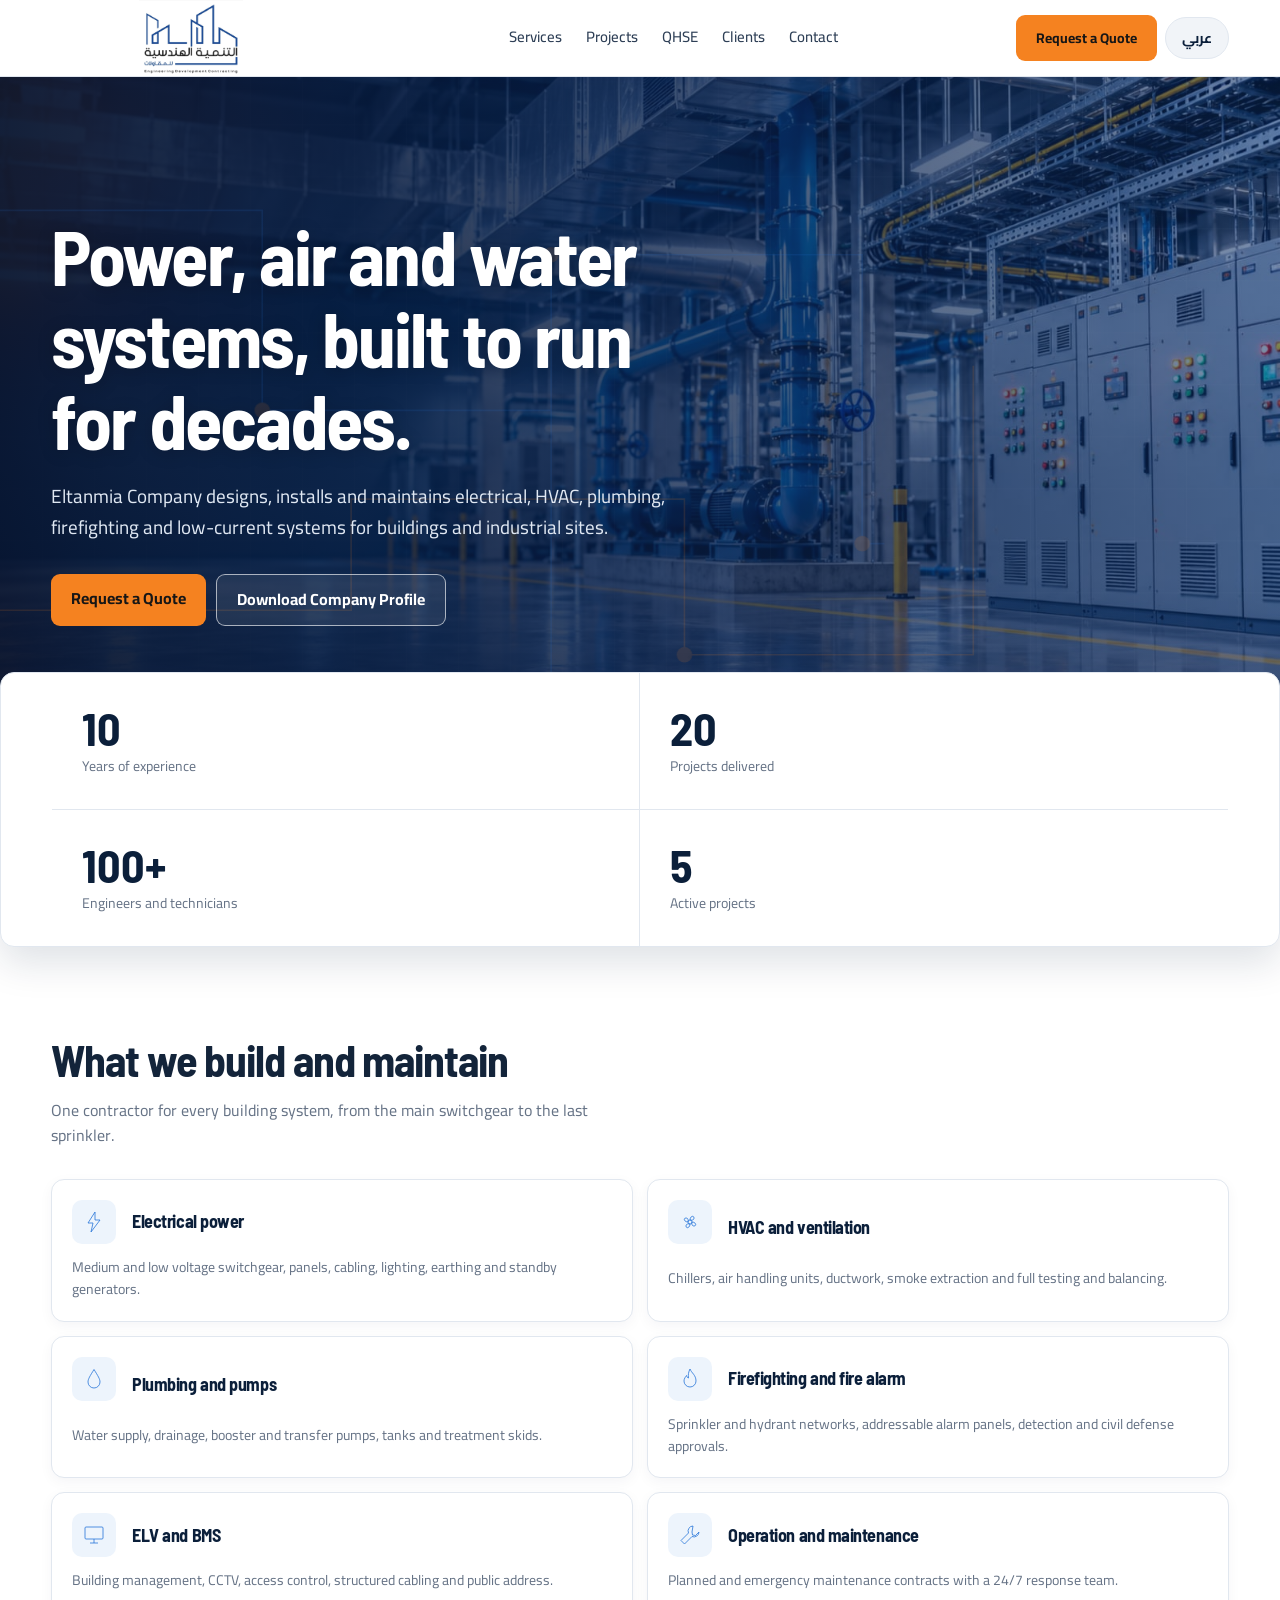
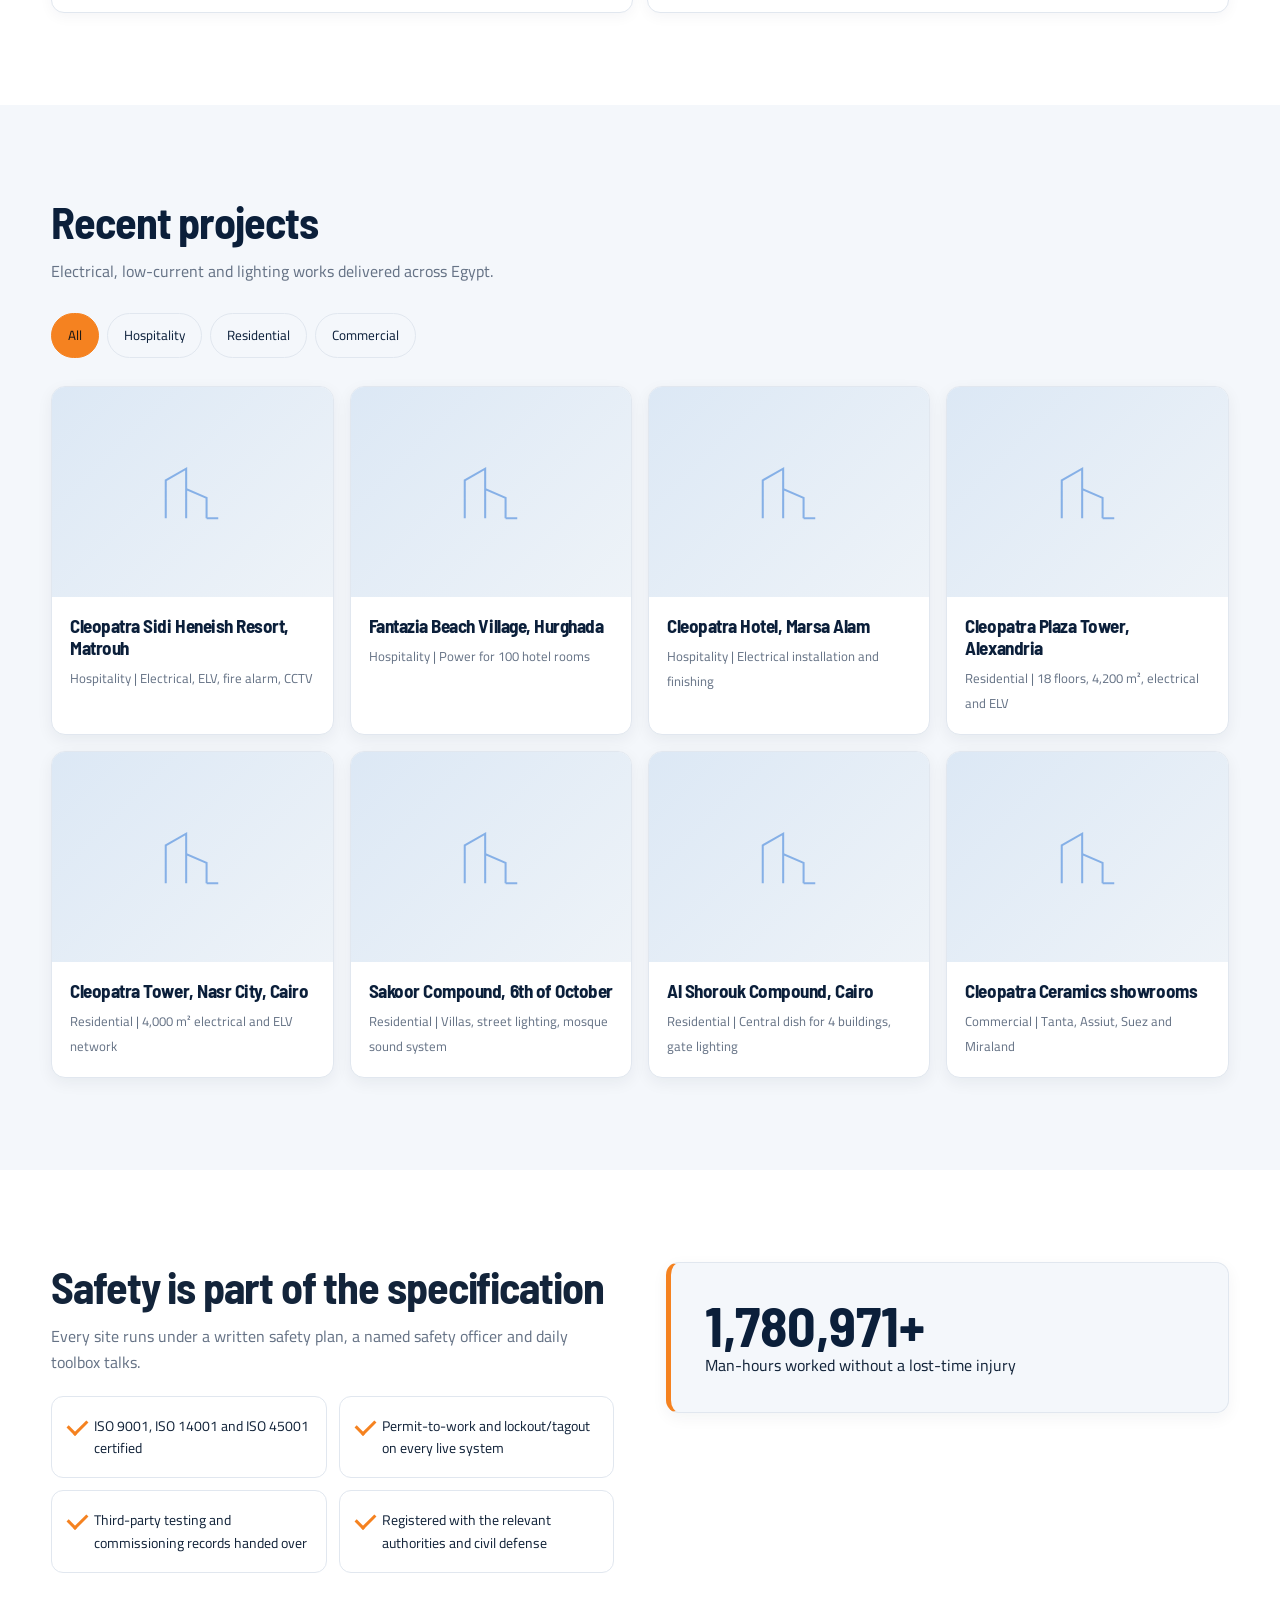
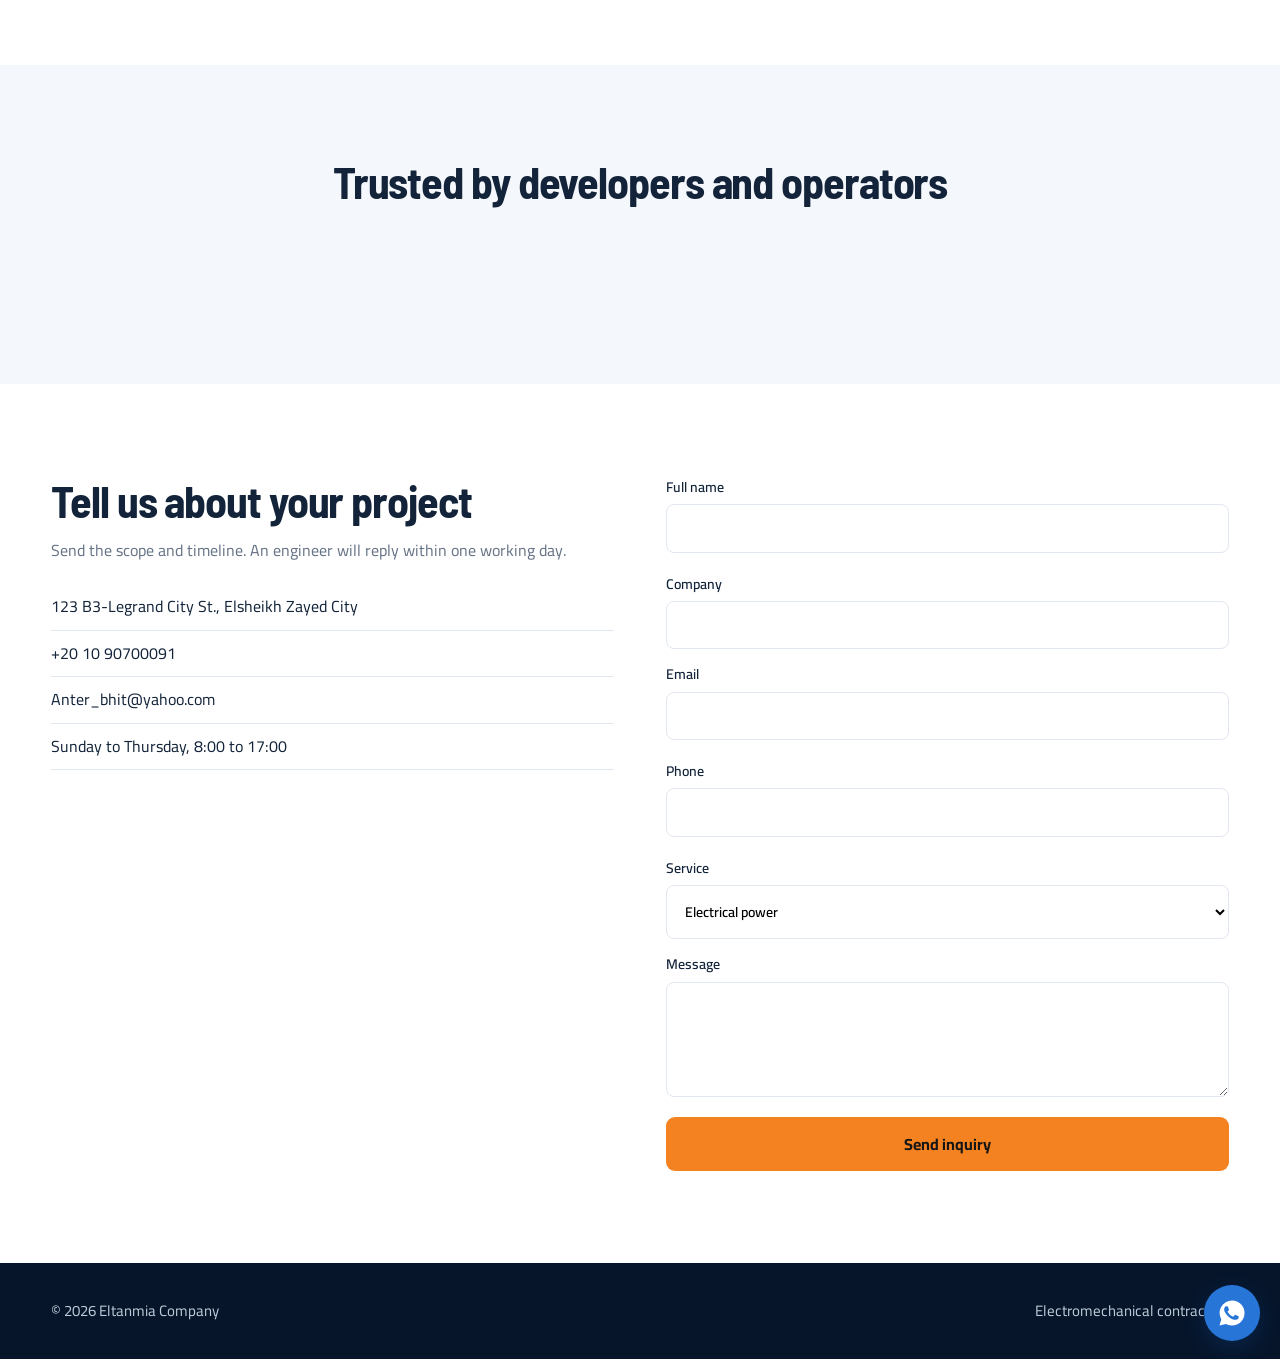
==== index.html @ 7b944787 "Turn partner names into a continuous marquee" ====
<!DOCTYPE html>
<html lang="en">
<head>
  <meta charset="UTF-8">
  <meta name="viewport" content="width=device-width, initial-scale=1">
  <meta http-equiv="X-UA-Compatible" content="IE=edge">
  <title>Eltanmia Company</title>
  <style>
    *{box-sizing:border-box}
    html,body{margin:0;width:100%;min-height:100%;background:#fff}
    iframe{display:block;width:100%;height:100vh;border:0}
    .intro-splash{position:fixed;inset:0;z-index:9999;display:grid;place-items:center;width:100%;height:100%;padding:5vw;background:#fff;opacity:1;visibility:visible;transition:opacity .55s ease,visibility .55s ease}
    .intro-splash img{display:block;width:min(94vw,1500px);height:min(88vh,850px);object-fit:contain;object-position:center}
    .intro-splash.is-leaving{opacity:0;visibility:hidden;pointer-events:none}
    @media(prefers-reduced-motion:reduce){.intro-splash{transition:none}}
  </style>
</head>
<body>
  <div class="intro-splash" id="introSplash" role="status" aria-label="Eltanmia Company">
    <img src="assets/logo--2026-11-12%20at%201.40.18%20PM.jpeg" alt="Eltanmia Company">
  </div>
  <iframe id="site" title="Eltanmia Company website"></iframe>
  <script>
    const frame=document.getElementById('site');
    const splash=document.getElementById('introSplash');
    let splashDismissed=false;
    function dismissSplash(){
      if(splashDismissed)return;
      splashDismissed=true;
      splash.classList.add('is-leaving');
      setTimeout(()=>splash.remove(),600);
    }
    frame.src='eltamia.html'+location.search+location.hash;
    frame.addEventListener('load',()=>{
      const doc=frame.contentDocument;
      if(!doc){setTimeout(dismissSplash,1800);return;}
      const stylesheet=doc.createElement('link');
      stylesheet.rel='stylesheet';
      stylesheet.href='assets/modern.css';
      doc.head.appendChild(stylesheet);
      const logoStylesheet=doc.createElement('link');
      logoStylesheet.rel='stylesheet';
      logoStylesheet.href='assets/logo.css?v=20261114-header-logo-large';
      doc.head.appendChild(logoStylesheet);

      const partnerStyles=doc.createElement('style');
      partnerStyles.textContent=`
        #clients .logos{display:block!important;margin-top:30px!important;padding:0!important;overflow:hidden!important;position:relative;direction:ltr;mask-image:linear-gradient(to right,transparent,#000 5%,#000 95%,transparent);-webkit-mask-image:linear-gradient(to right,transparent,#000 5%,#000 95%,transparent)}
        #clients .partner-track{display:flex;width:max-content;align-items:stretch;animation:partner-marquee 52s linear infinite;will-change:transform}
        #clients .partner-set{display:flex;flex:0 0 auto;gap:12px;padding-inline-end:12px;align-items:stretch}
        #clients .partner-item{width:clamp(170px,20vw,230px);min-height:72px;padding:12px;display:grid;place-items:center;text-align:center;background:#fff;border:1px solid #e1e7ef;border-radius:12px;box-shadow:0 4px 14px rgba(11,31,58,.05);color:#2875d8;font-family:'Cairo',Arial,sans-serif;font-size:15px;font-weight:700;line-height:1.55;white-space:normal}
        #clients .logos:hover .partner-track,#clients .logos:focus-within .partner-track{animation-play-state:paused}
        @keyframes partner-marquee{from{transform:translateX(0)}to{transform:translateX(-50%)}}
        @media(max-width:560px){#clients .partner-set{gap:9px;padding-inline-end:9px}#clients .partner-item{width:165px;min-height:66px;padding:10px;font-size:13px}}
        @media(prefers-reduced-motion:reduce){#clients .logos{overflow-x:auto!important;mask-image:none;-webkit-mask-image:none}#clients .partner-track{animation:none;transform:none}}
      `;
      doc.head.appendChild(partnerStyles);

      const partnerNames=[
        'Schneider Electric','Elsewedy Electric','ABB','Siemens','Legrand','Eaton','Philips','Prysmian','Nexans','Honeywell',
        'Crown Home للاستشارات الهندسية','Med للاستشارات الهندسية','محمود خليل المشنب للاستشارات الهندسية','ECG للاستشارات الهندسية','شاكر للاستشارات الهندسية','True Value للاستشارات الهندسية','محرم باخوم للاستشارات الهندسية',
        'مصنع الرحاب','مصنع بيت الهندسة','المتحدة للكابلات المتخصصة','مصنع المتحدة للوحات','شركة نصيب توركوم','شركة توكل','دلتا ايجيبت للاضاءة','سيراج للاضاءة','اركو لكس للاضاءة','معرض سيراميك كليوباترا','مجموعة سيراميكا كليوباترا','فنادق سيراميكا كليوباترا','شركة الدورادو للتنمية السياحية','شركة كليوباترا للتنمية المتكاملة والاستثمار السياحي','شركة سيجما ارت الامارات','كمبوند دريم لاند','النساجون الشرقيون فندق سانتيدو','شركة اسكاس'
      ];
      const logos=doc.querySelector('#clients .logos');
      if(logos){
        const itemMarkup=()=>partnerNames.map(name=>`<div class="partner-item" dir="auto">${name}</div>`).join('');
        logos.innerHTML=`<div class="partner-track"><div class="partner-set">${itemMarkup()}</div><div class="partner-set" aria-hidden="true">${itemMarkup()}</div></div>`;
        logos.setAttribute('aria-label','Partners and brands');
        logos.setAttribute('role','region');
        logos.setAttribute('tabindex','0');
      }

      const logo=doc.querySelector('header .logo');
      if(logo){
        const logoUrl=new URL('assets/logo--2026-11-12%20at%201.40.18%20PM.jpeg',frame.contentWindow.location.href).href;
        logo.style.setProperty('width','clamp(200px,24vw,280px)','important');
        logo.style.setProperty('height','76px','important');
        logo.style.setProperty('display','block','important');
        logo.style.setProperty('overflow','hidden','important');
        logo.style.setProperty('font-size','0','important');
        logo.style.setProperty('line-height','0','important');
        logo.style.setProperty('background-image',`url("${logoUrl}")`,'important');
        logo.style.setProperty('background-position','center','important');
        logo.style.setProperty('background-size','contain','important');
        logo.style.setProperty('background-repeat','no-repeat','important');
        logo.setAttribute('aria-label','Eltanmia Company');
        const bolt=logo.querySelector('i');
        if(bolt)bolt.style.setProperty('display','none','important');
      }

      const profileLink=doc.querySelector('[data-i="profile"]');
      if(profileLink){
        profileLink.href='assets/Eltanmia%20company%20profile.pdf';
        profileLink.setAttribute('download','Eltanmia company profile.pdf');
      }
      const resize=()=>{frame.style.height=Math.max(doc.documentElement.scrollHeight,doc.body.scrollHeight)+'px'};
      new ResizeObserver(resize).observe(doc.documentElement);
      new ResizeObserver(resize).observe(doc.body);
      setTimeout(resize,100);
      setTimeout(resize,800);
      window.addEventListener('resize',resize);
      setTimeout(dismissSplash,2000);
    });
    setTimeout(dismissSplash,7000);
  </script>
</body>
</html>
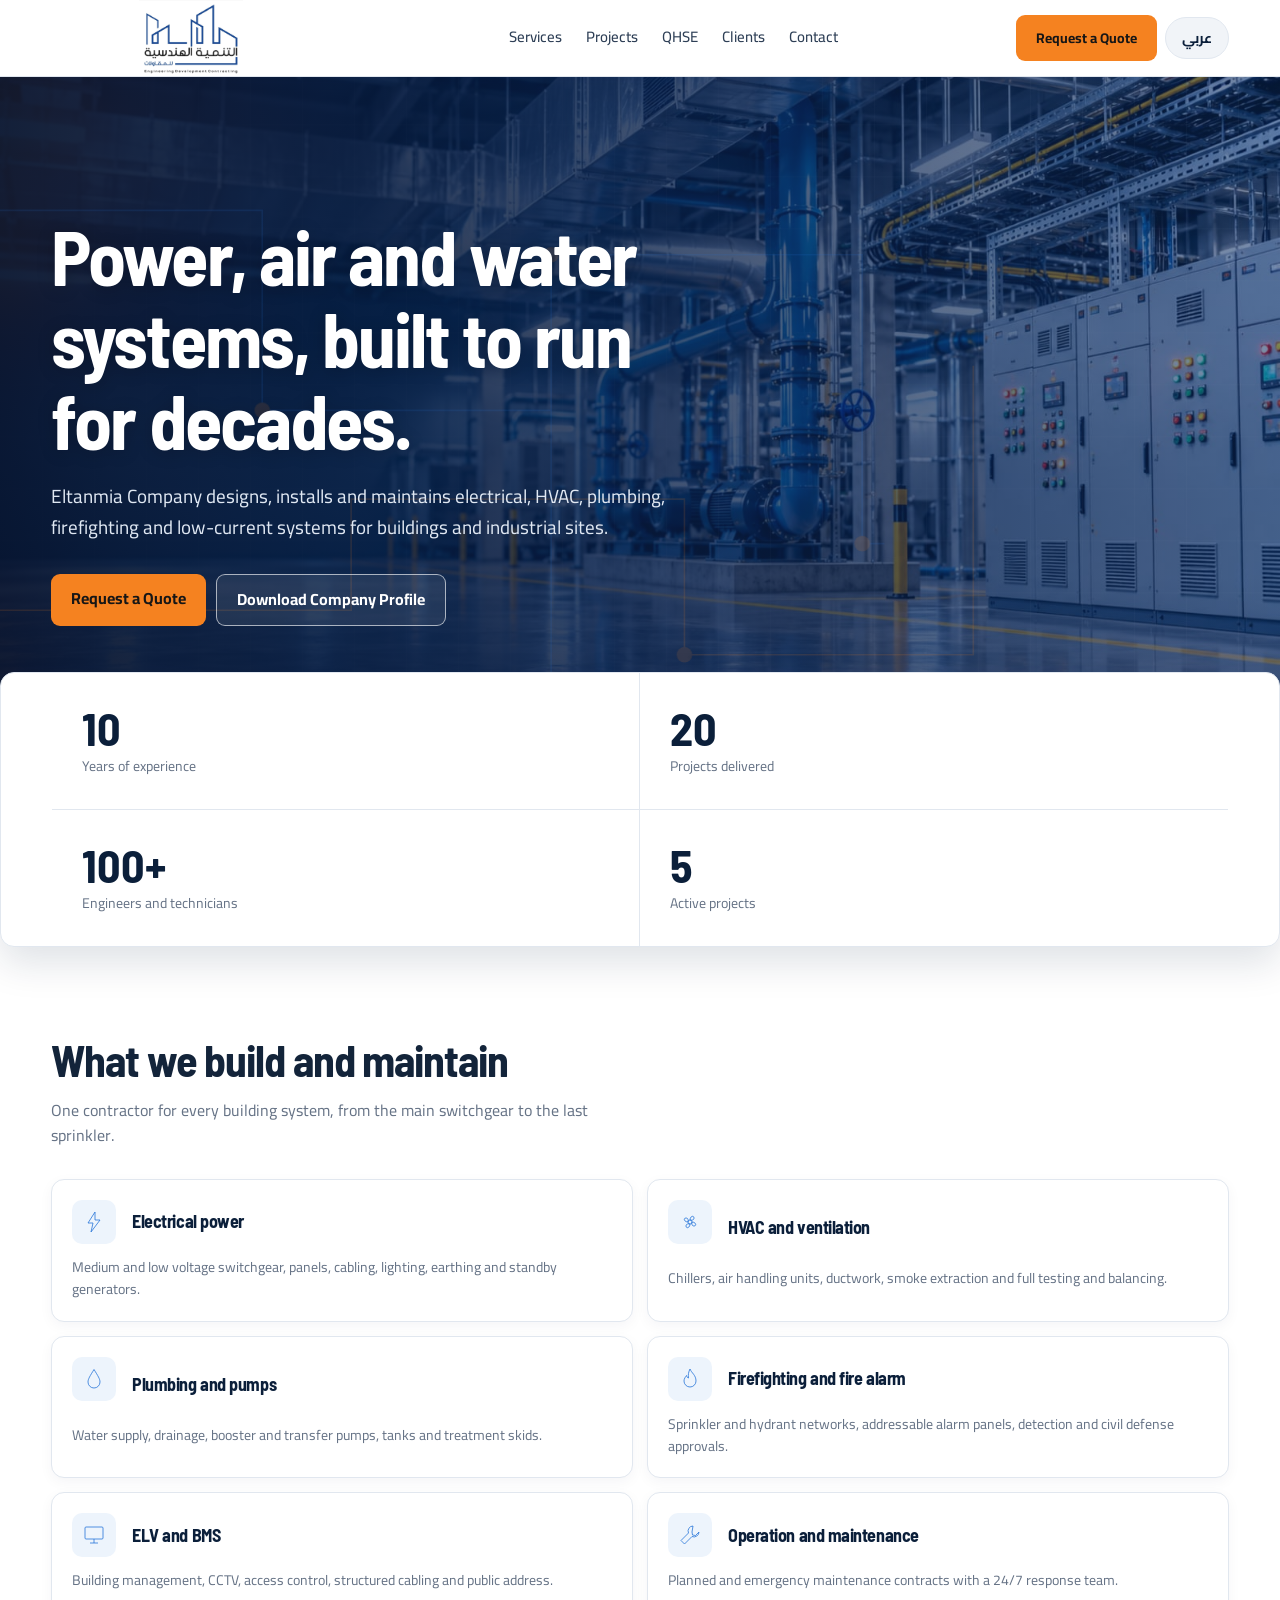
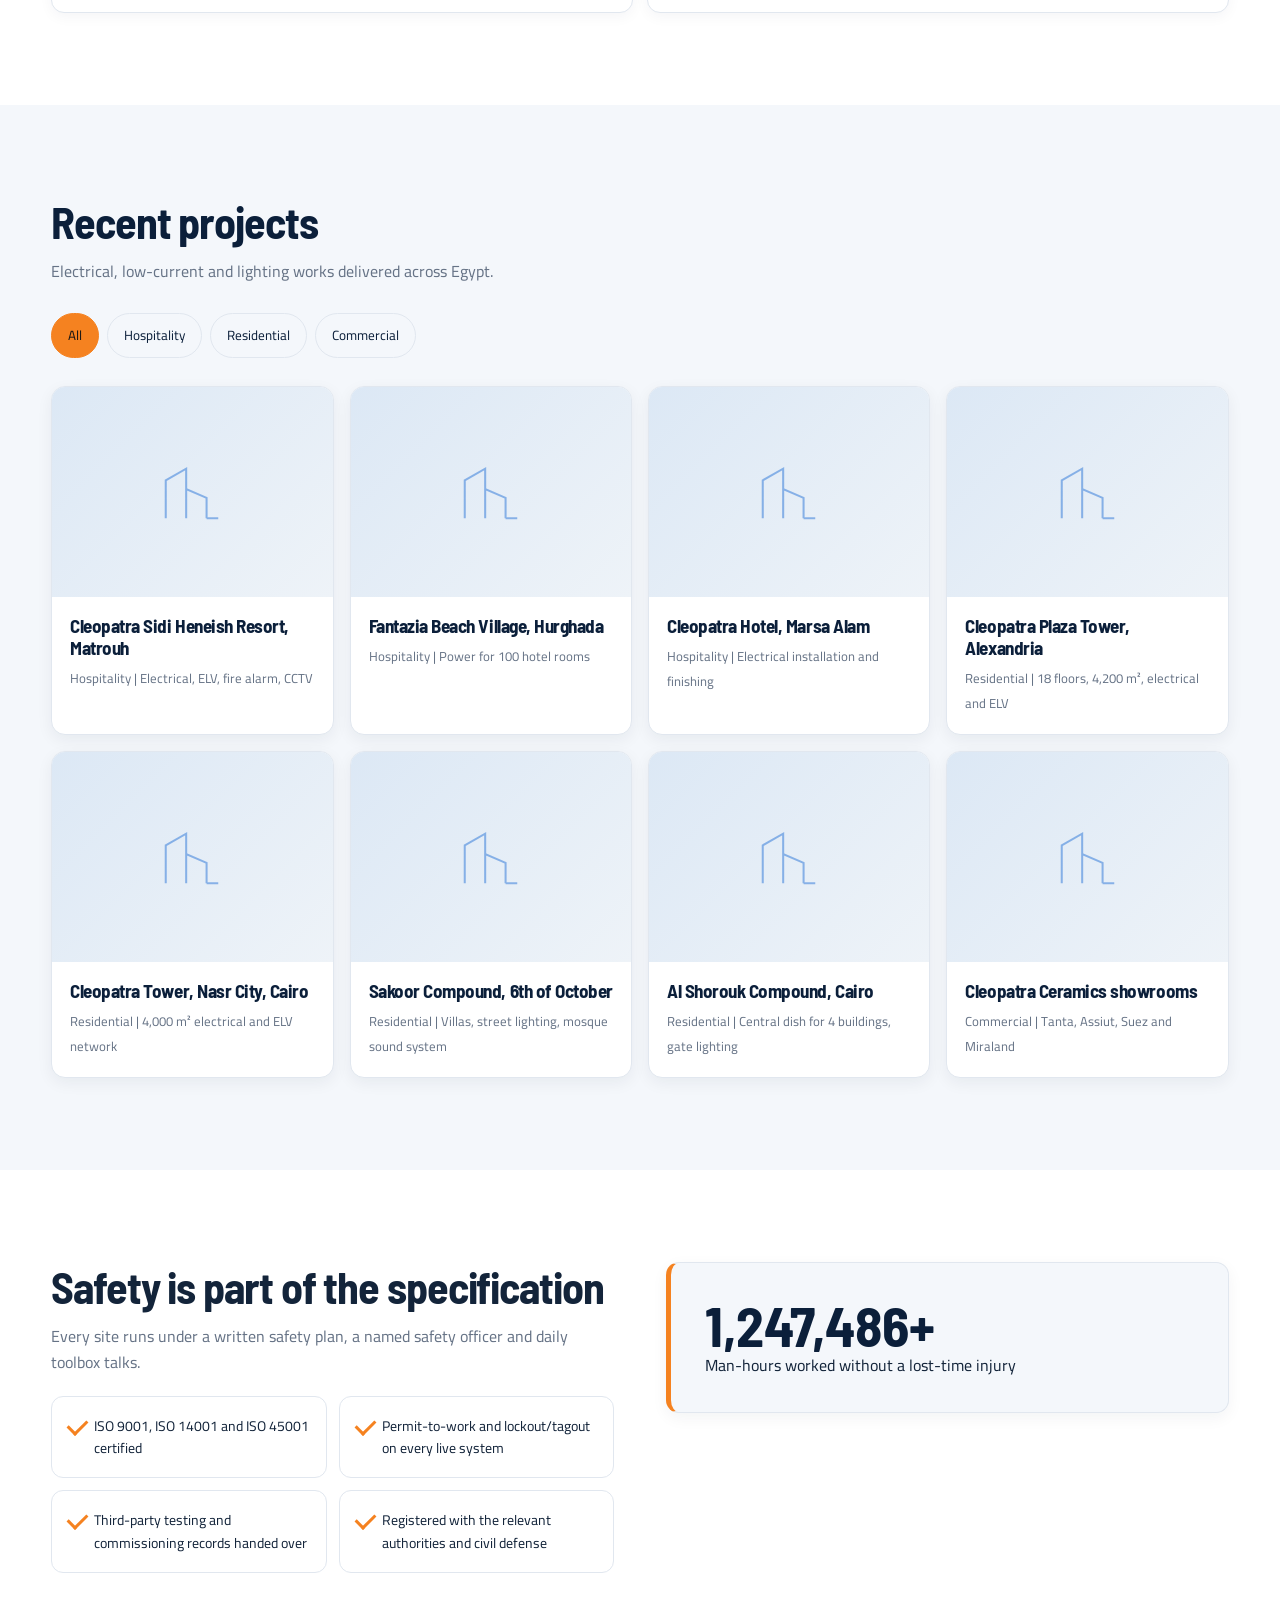
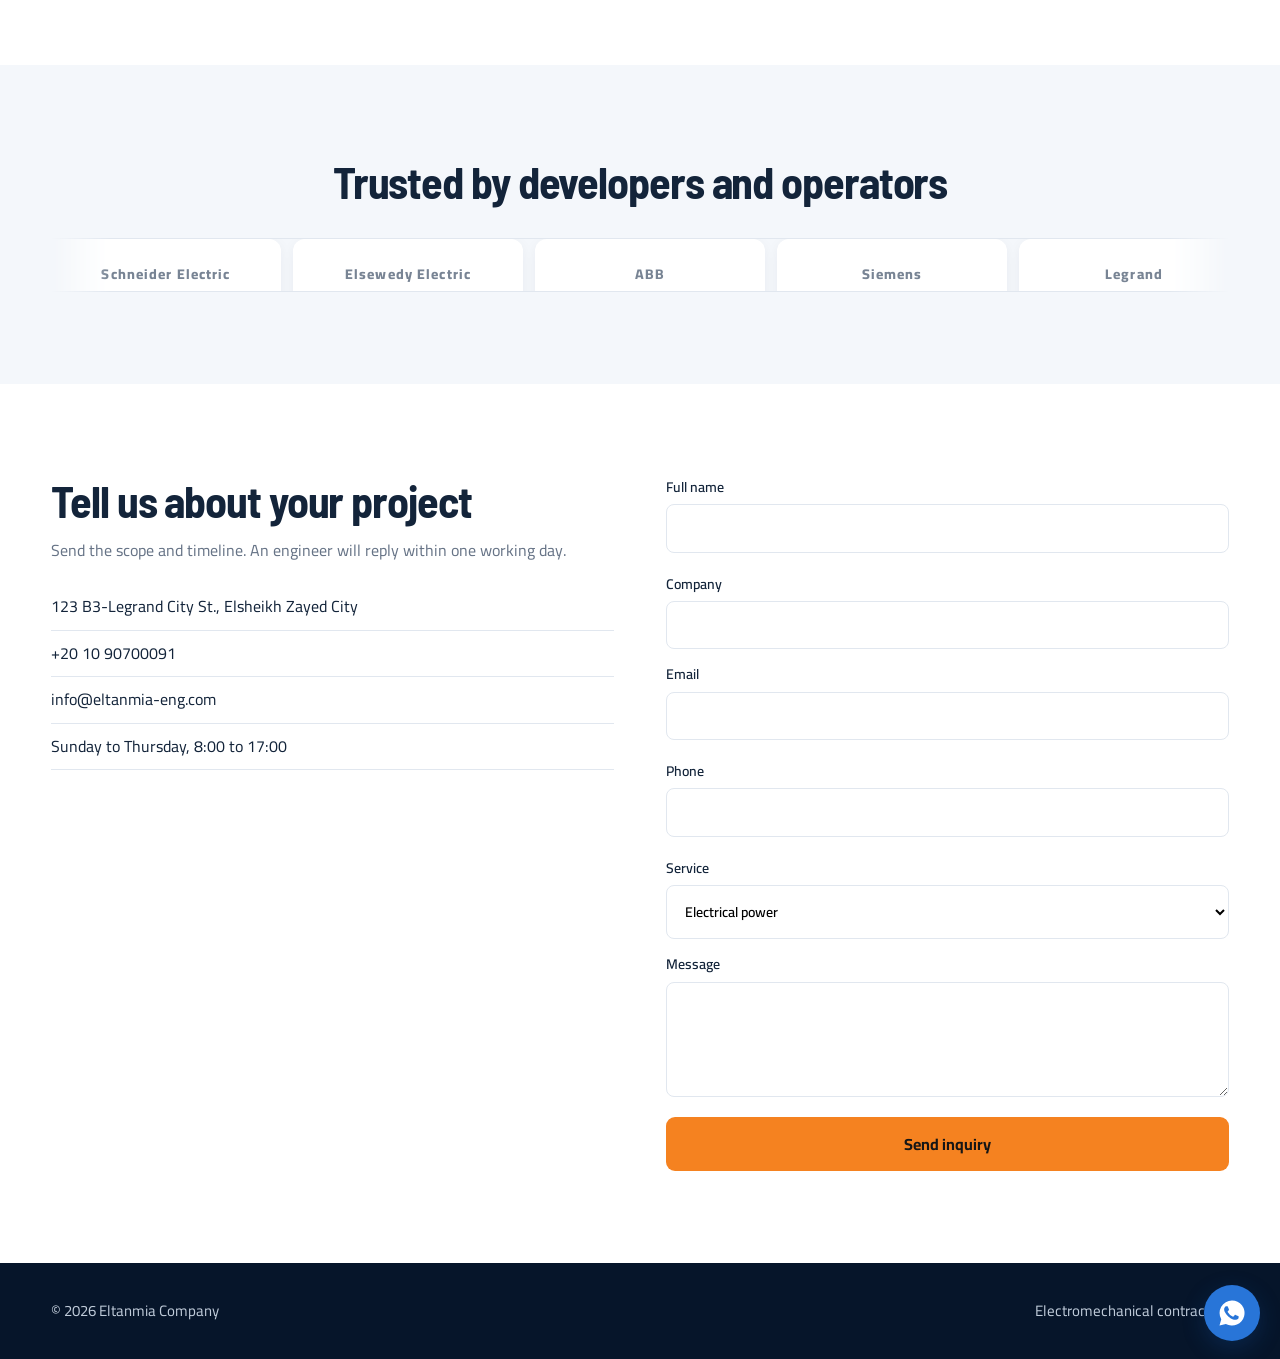
==== commit 2b176ef9: "Update website contact email address" ====
--- a/index.html
+++ b/index.html
@@ -88,6 +88,11 @@
         if(bolt)bolt.style.setProperty('display','none','important');
       }
 
+      const emailItem=doc.querySelector('#contact .info li[dir="ltr"]:nth-child(3)');
+      if(emailItem){
+        emailItem.innerHTML='<a href="mailto:info@eltanmia-eng.com">info@eltanmia-eng.com</a>';
+      }
+
       const profileLink=doc.querySelector('[data-i="profile"]');
       if(profileLink){
         profileLink.href='assets/Eltanmia%20company%20profile.pdf';
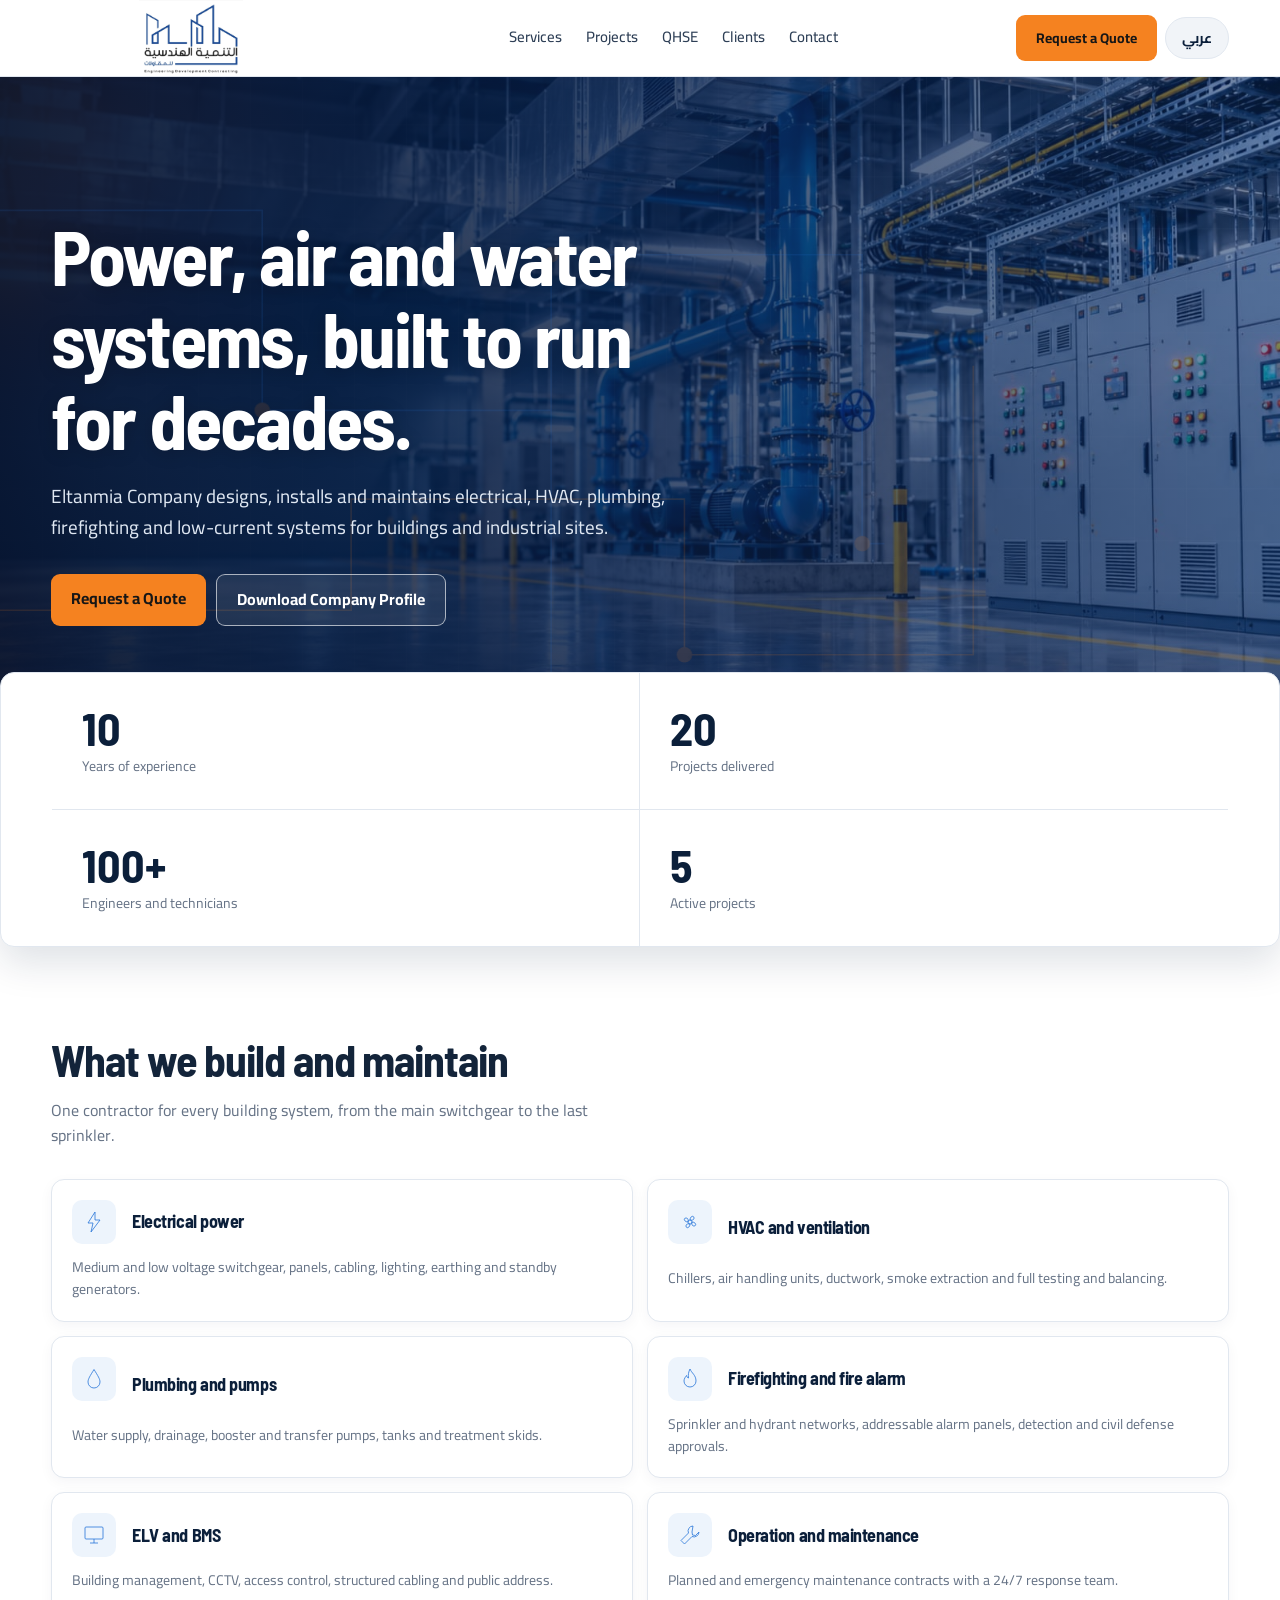
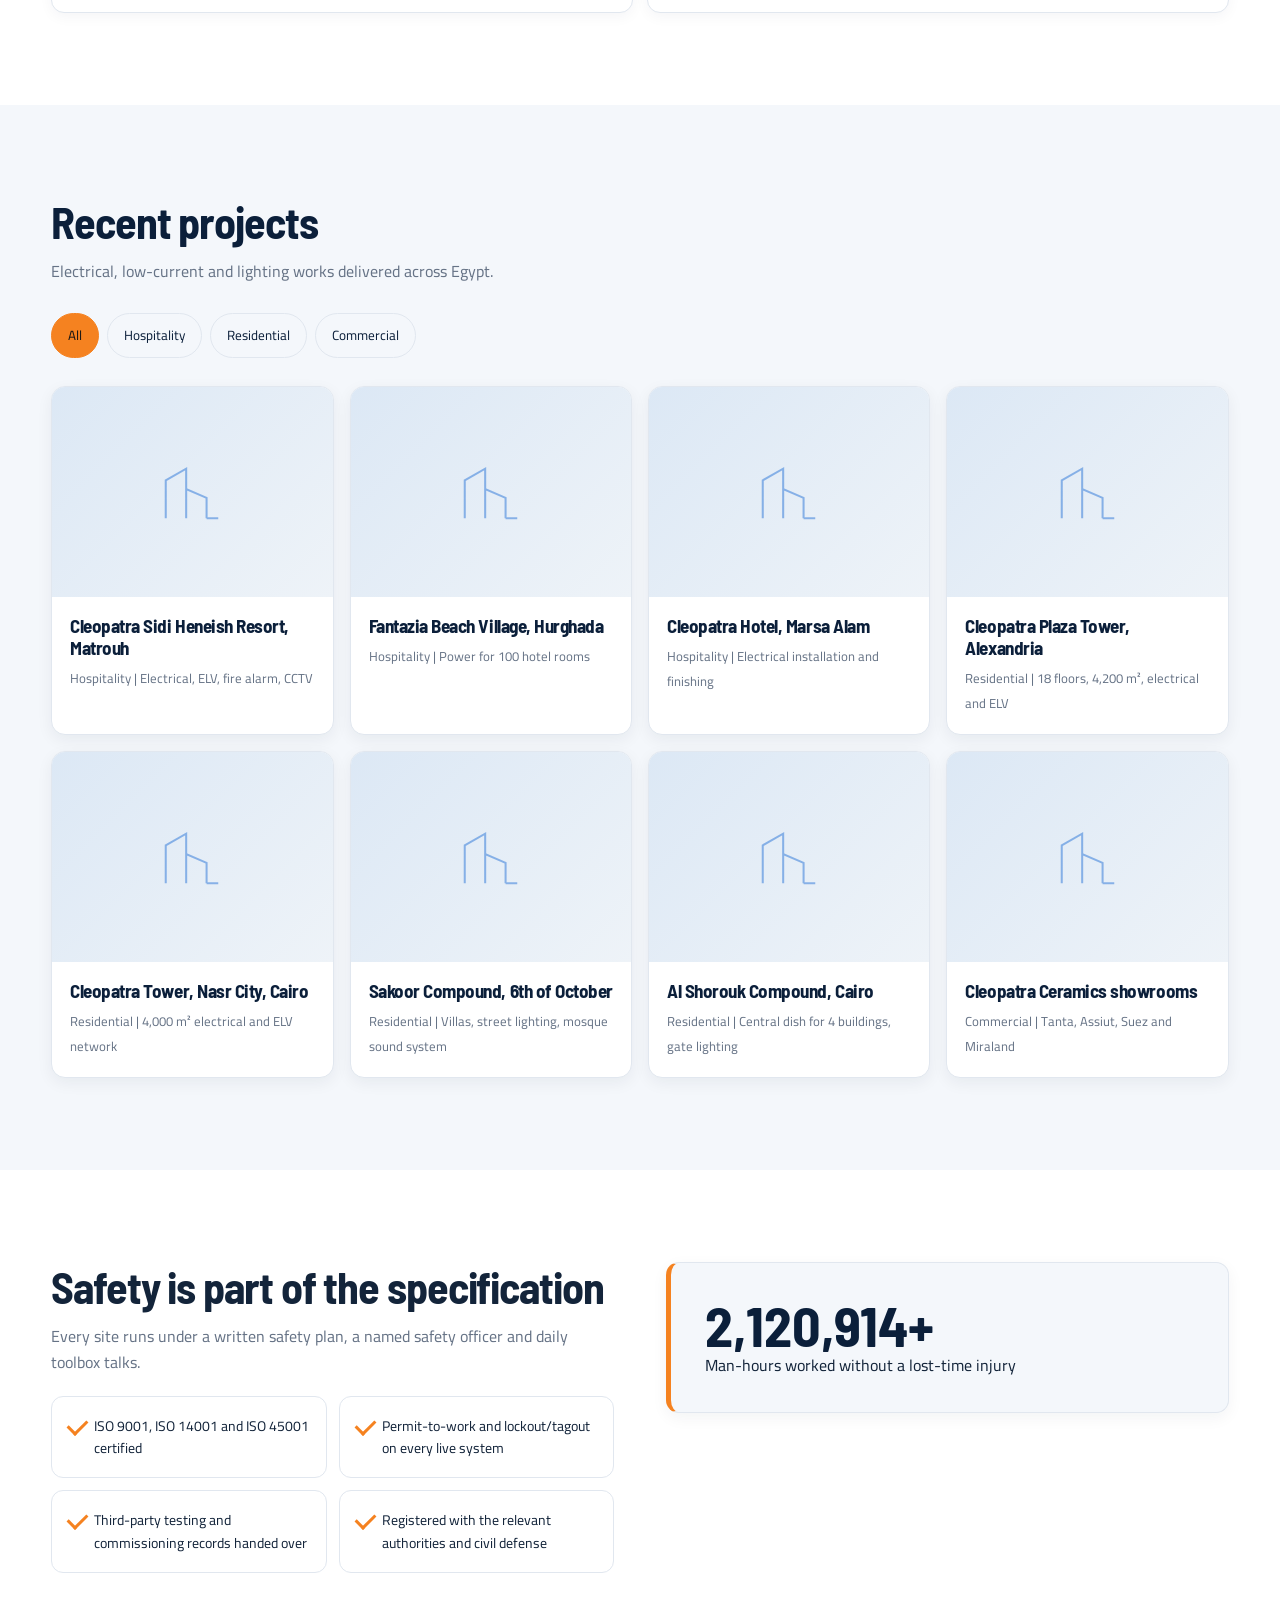
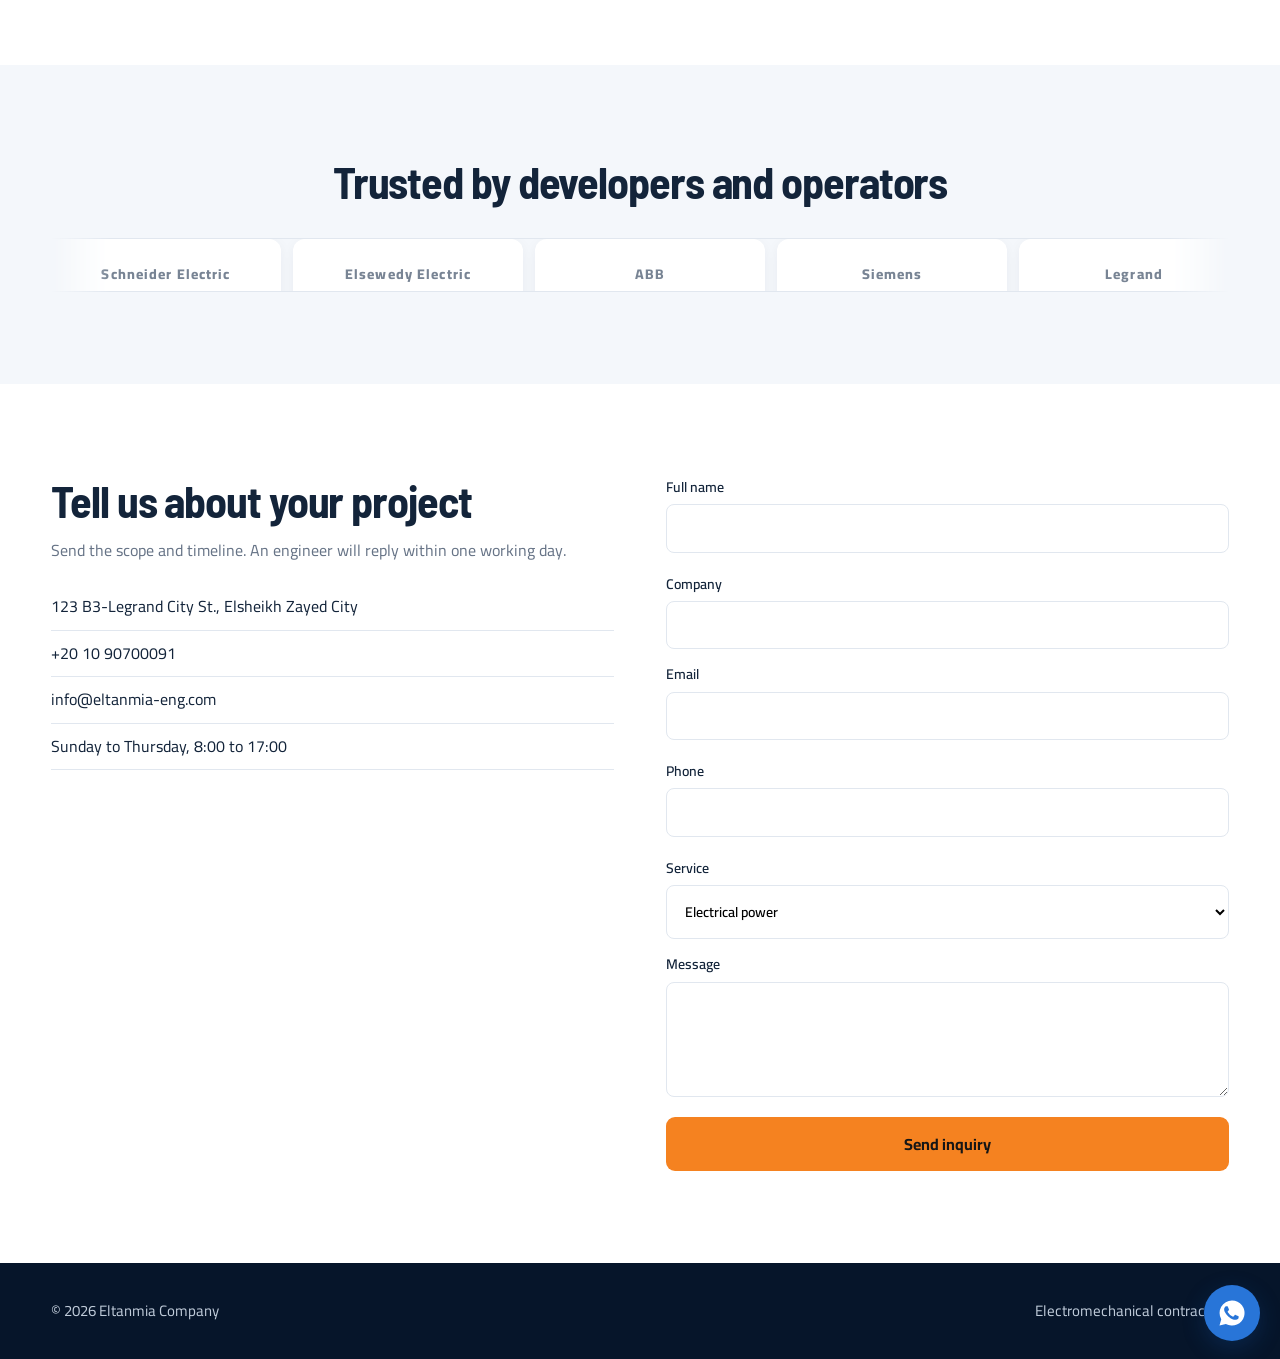
==== commit 66e3f669: "Send contact form inquiries to company email" ====
--- a/index.html
+++ b/index.html
@@ -89,8 +89,53 @@
       }
 
       const emailItem=doc.querySelector('#contact .info li[dir="ltr"]:nth-child(3)');
-      if(emailItem){
-        emailItem.innerHTML='<a href="mailto:info@eltanmia-eng.com">info@eltanmia-eng.com</a>';
+      if(emailItem)emailItem.innerHTML='<a href="mailto:info@eltanmia-eng.com">info@eltanmia-eng.com</a>';
+
+      // Send inquiries to the company inbox using FormSubmit's AJAX endpoint.
+      const form=doc.querySelector('#form');
+      if(form){
+        form.onsubmit=async event=>{
+          event.preventDefault();
+          const requiredFields=form.querySelectorAll('[required]');
+          let valid=true;
+          requiredFields.forEach(field=>{
+            const error=field.parentElement.querySelector('.err');
+            let message='';
+            if(!field.value.trim())message='This field is required.';
+            else if(field.type==='email'&&!/^\\S+@\\S+\\.\\S+$/.test(field.value))message='Enter a valid email address.';
+            if(error)error.textContent=message;
+            if(message)valid=false;
+          });
+          if(!valid)return;
+          const submitButton=form.querySelector('[type="submit"]');
+          const status=doc.querySelector('#ok');
+          submitButton.disabled=true;
+          submitButton.setAttribute('aria-busy','true');
+          try{
+            const payload=new FormData(form);
+            payload.append('_subject','New website inquiry - Eltanmia Company');
+            const response=await fetch('https://formsubmit.co/ajax/info@eltanmia-eng.com',{
+              method:'POST',
+              body:payload,
+              headers:{Accept:'application/json'}
+            });
+            const result=await response.json();
+            if(!response.ok||result.success===false)throw new Error('Form submission failed');
+            form.reset();
+            if(status){
+              status.textContent=doc.documentElement.lang==='ar'?'شكراً لك. تم إرسال طلبك بنجاح.':'Thank you. Your inquiry has been sent successfully.';
+              status.style.display='block';
+            }
+          }catch(error){
+            if(status){
+              status.textContent=doc.documentElement.lang==='ar'?'تعذر إرسال الطلب الآن. يرجى المحاولة مرة أخرى أو مراسلتنا مباشرة على info@eltanmia-eng.com.':'Unable to send your inquiry right now. Please try again or email info@eltanmia-eng.com directly.';
+              status.style.display='block';
+            }
+          }finally{
+            submitButton.disabled=false;
+            submitButton.removeAttribute('aria-busy');
+          }
+        };
       }
 
       const profileLink=doc.querySelector('[data-i="profile"]');
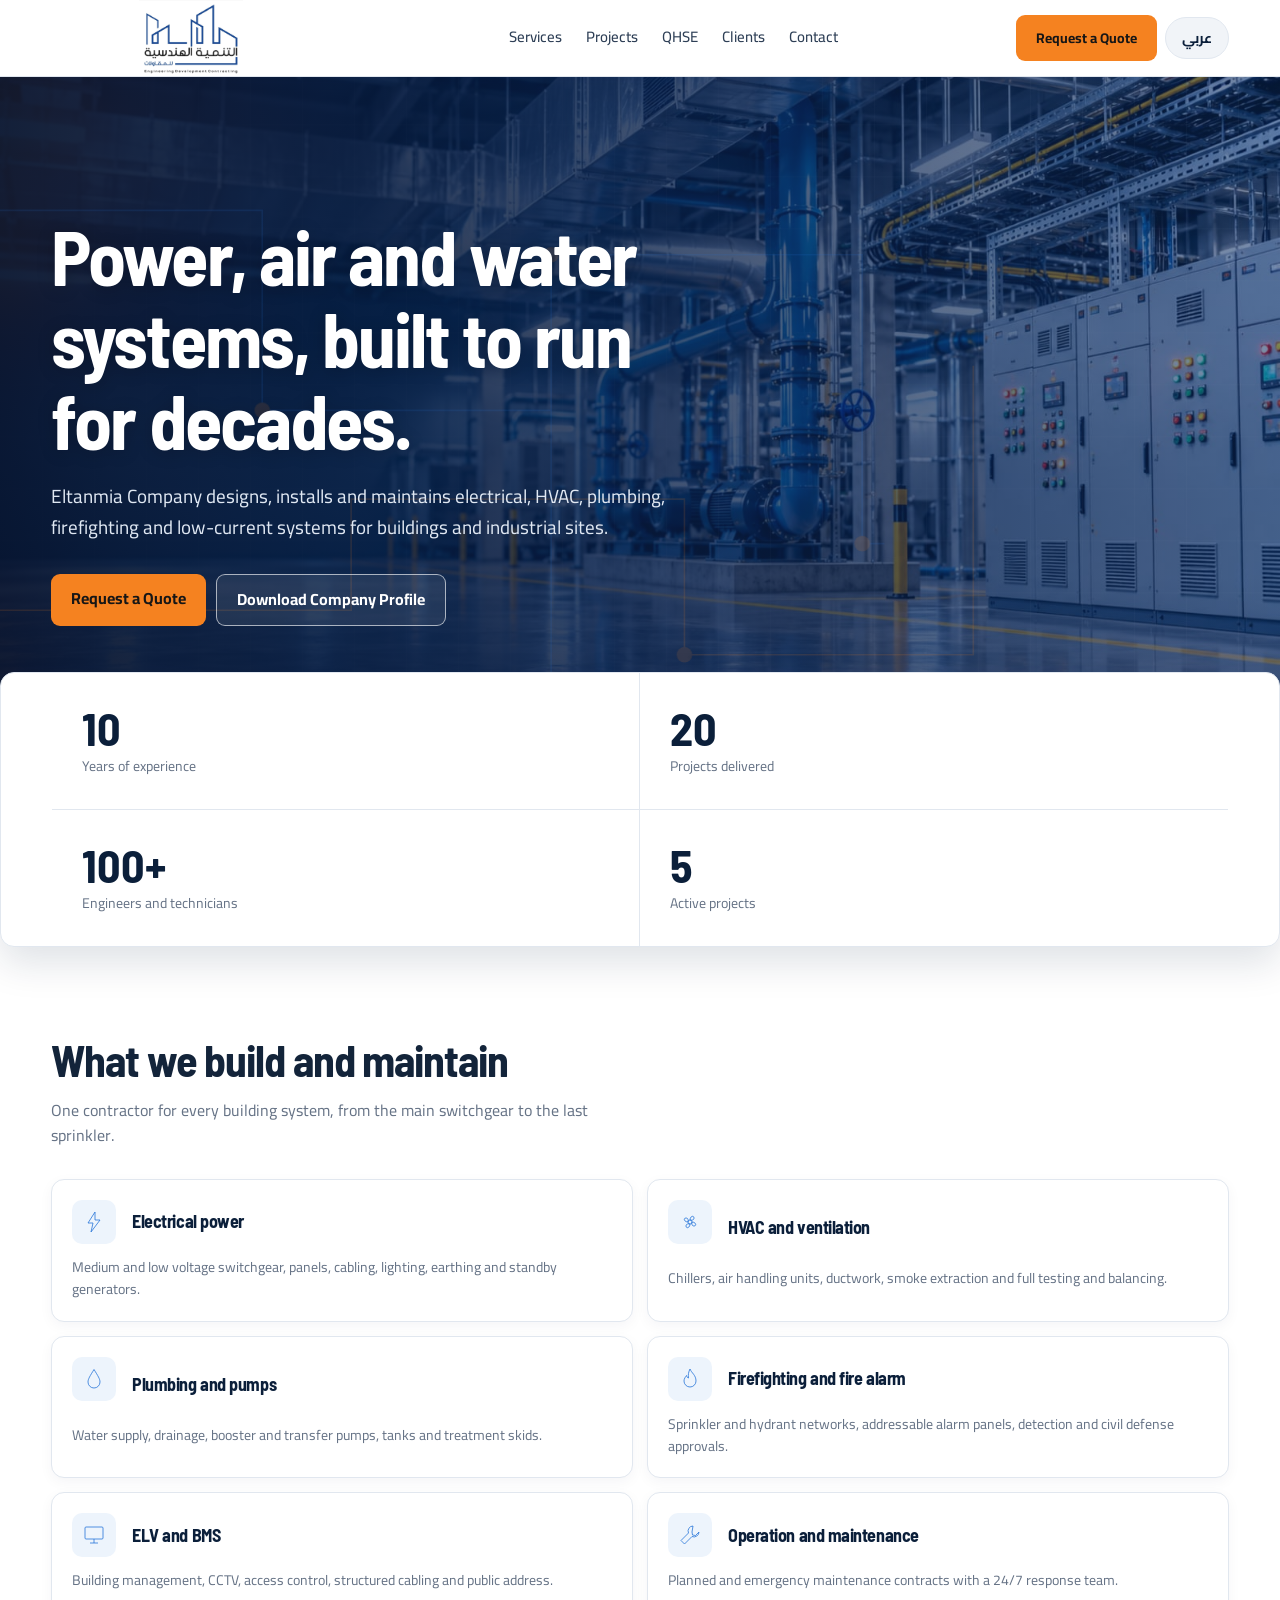
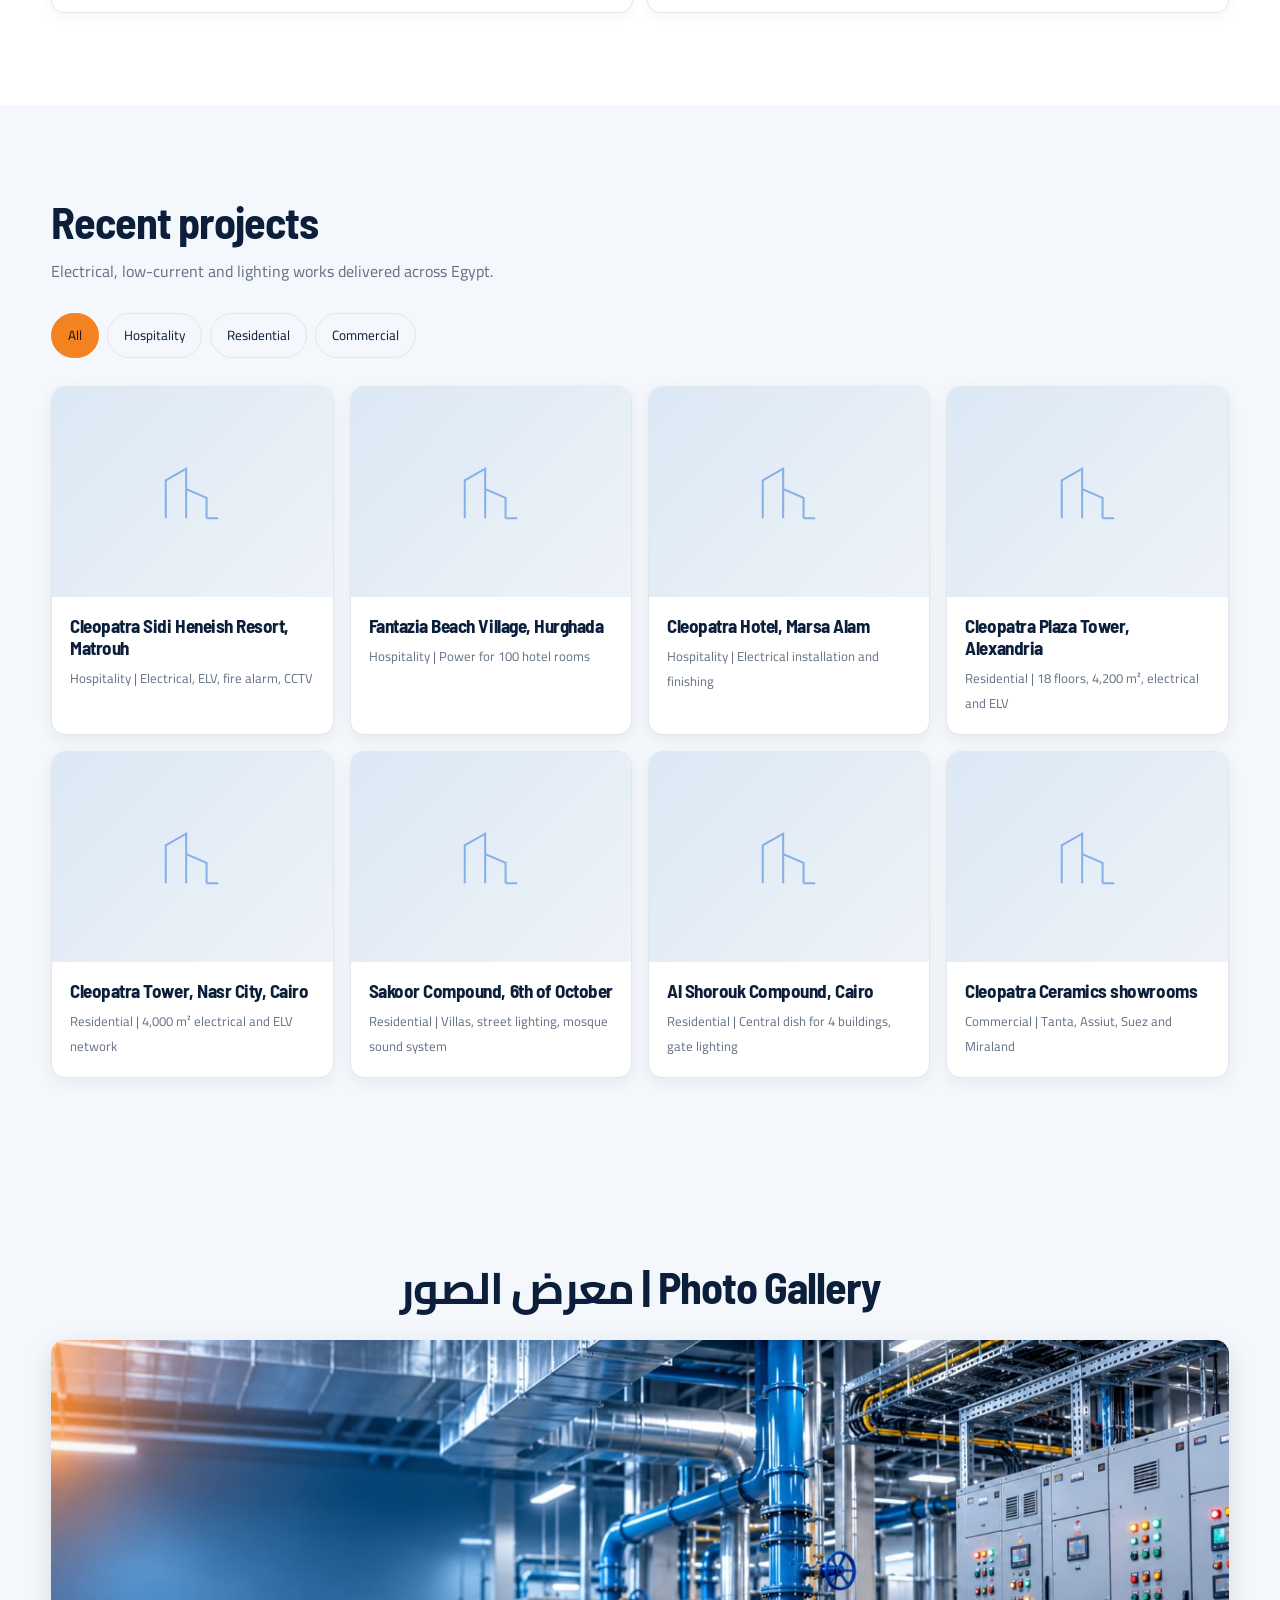
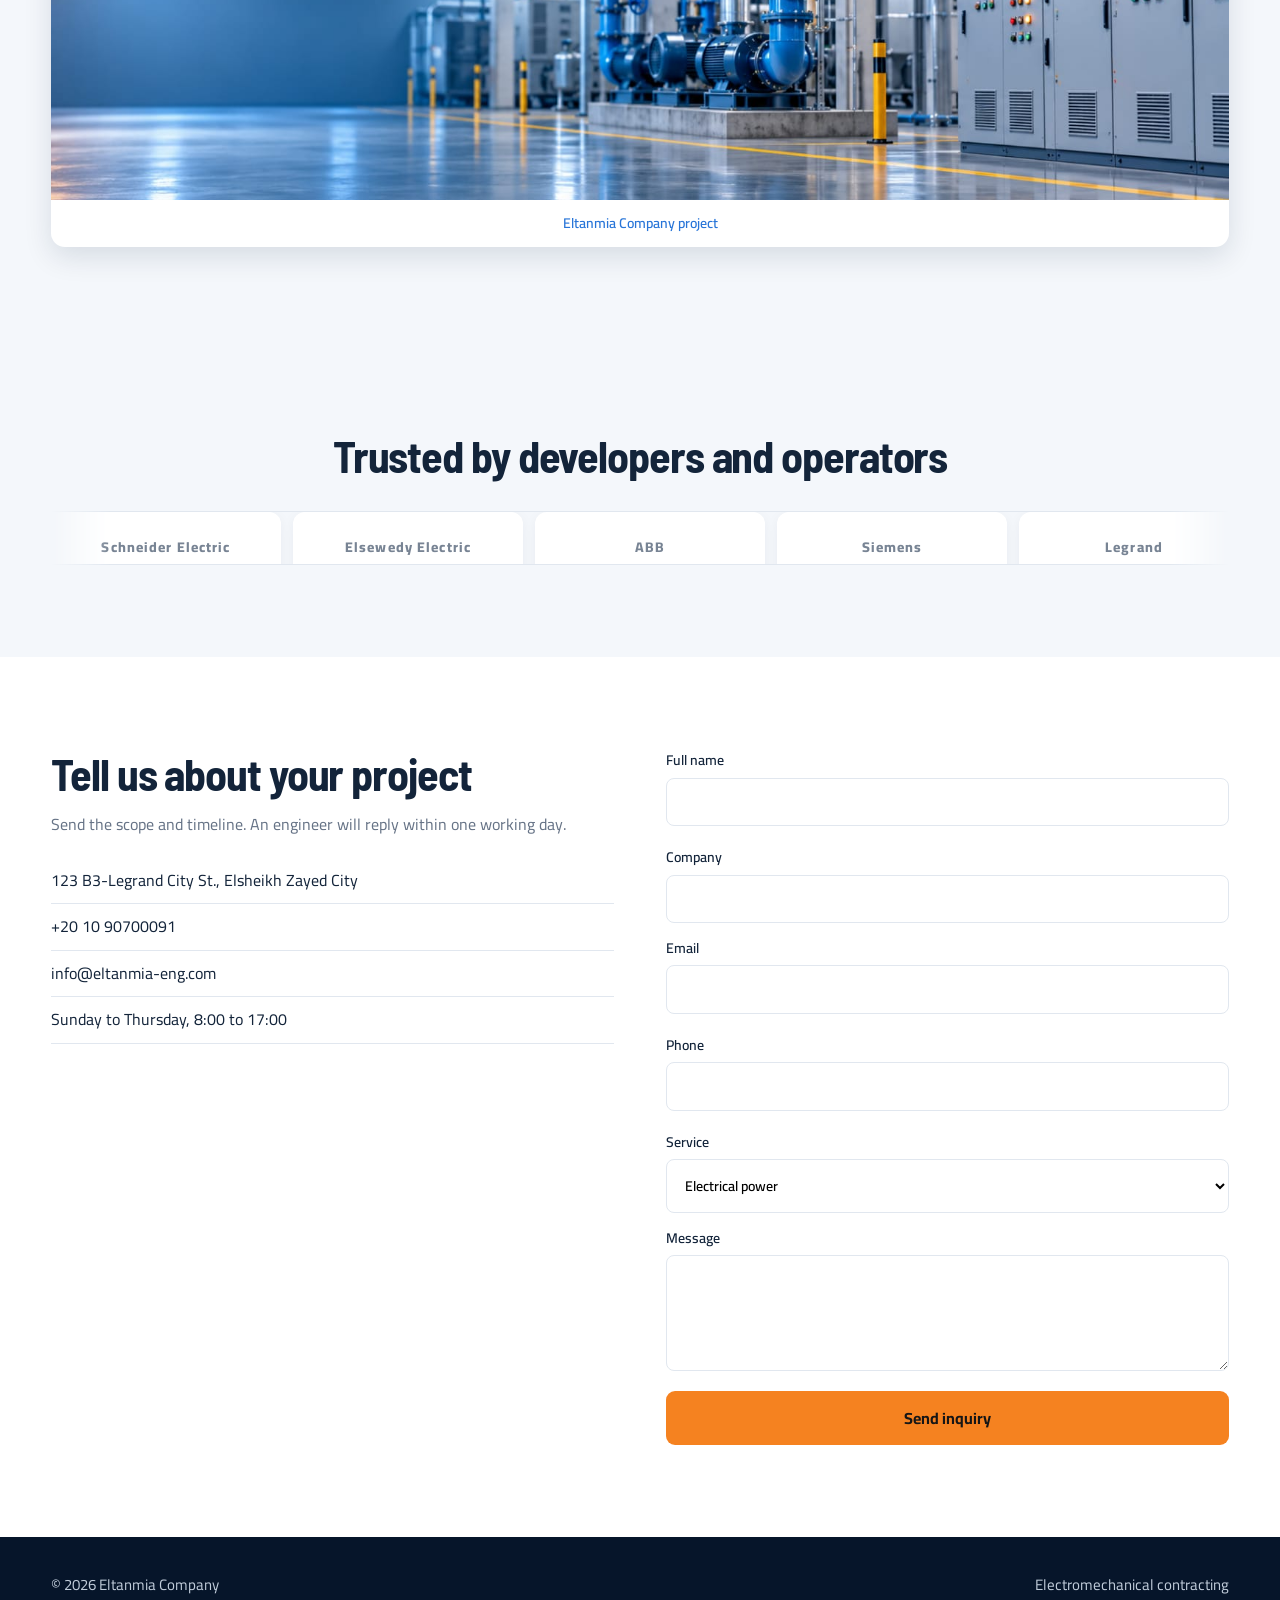
==== commit 68559f21: "Replace QHSE section with photo gallery" ====
--- a/index.html
+++ b/index.html
@@ -43,8 +43,8 @@
       logoStylesheet.href='assets/logo.css?v=20261114-header-logo-large';
       doc.head.appendChild(logoStylesheet);
 
-      const partnerStyles=doc.createElement('style');
-      partnerStyles.textContent=`
+      const customStyles=doc.createElement('style');
+      customStyles.textContent=`
         #clients .logos{display:block!important;margin-top:30px!important;padding:0!important;overflow:hidden!important;position:relative;direction:ltr;mask-image:linear-gradient(to right,transparent,#000 5%,#000 95%,transparent);-webkit-mask-image:linear-gradient(to right,transparent,#000 5%,#000 95%,transparent)}
         #clients .partner-track{display:flex;width:max-content;align-items:stretch;animation:partner-marquee 52s linear infinite;will-change:transform}
         #clients .partner-set{display:flex;flex:0 0 auto;gap:12px;padding-inline-end:12px;align-items:stretch}
@@ -53,21 +53,39 @@
         @keyframes partner-marquee{from{transform:translateX(0)}to{transform:translateX(-50%)}}
         @media(max-width:560px){#clients .partner-set{gap:9px;padding-inline-end:9px}#clients .partner-item{width:165px;min-height:66px;padding:10px;font-size:13px}}
         @media(prefers-reduced-motion:reduce){#clients .logos{overflow-x:auto!important;mask-image:none;-webkit-mask-image:none}#clients .partner-track{animation:none;transform:none}}
+        #gallery{background:#f4f7fb!important}
+        #gallery h2{text-align:center!important;color:#0b1f3a!important}
+        #gallery .gallery-grid{display:grid;grid-template-columns:repeat(auto-fit,minmax(min(100%,320px),1fr));gap:18px;margin-top:28px}
+        #gallery figure{margin:0;overflow:hidden;border-radius:14px;background:#fff;box-shadow:0 10px 28px rgba(11,31,58,.12)}
+        #gallery figure img{display:block;width:100%;height:clamp(220px,38vw,460px);object-fit:cover;transition:transform .35s ease}
+        #gallery figure:hover img{transform:scale(1.025)}
+        #gallery figcaption{padding:12px 16px;color:#2875d8;font:600 14px/1.6 'Cairo',Arial,sans-serif;text-align:center}
+        @media(prefers-reduced-motion:reduce){#gallery figure img{transition:none}}
       `;
-      doc.head.appendChild(partnerStyles);
+      doc.head.appendChild(customStyles);
 
       const partnerNames=[
         'Schneider Electric','Elsewedy Electric','ABB','Siemens','Legrand','Eaton','Philips','Prysmian','Nexans','Honeywell',
         'Crown Home للاستشارات الهندسية','Med للاستشارات الهندسية','محمود خليل المشنب للاستشارات الهندسية','ECG للاستشارات الهندسية','شاكر للاستشارات الهندسية','True Value للاستشارات الهندسية','محرم باخوم للاستشارات الهندسية',
         'مصنع الرحاب','مصنع بيت الهندسة','المتحدة للكابلات المتخصصة','مصنع المتحدة للوحات','شركة نصيب توركوم','شركة توكل','دلتا ايجيبت للاضاءة','سيراج للاضاءة','اركو لكس للاضاءة','معرض سيراميك كليوباترا','مجموعة سيراميكا كليوباترا','فنادق سيراميكا كليوباترا','شركة الدورادو للتنمية السياحية','شركة كليوباترا للتنمية المتكاملة والاستثمار السياحي','شركة سيجما ارت الامارات','كمبوند دريم لاند','النساجون الشرقيون فندق سانتيدو','شركة اسكاس'
       ];
-      const logos=doc.querySelector('#clients .logos');
-      if(logos){
-        const itemMarkup=()=>partnerNames.map(name=>`<div class="partner-item" dir="auto">${name}</div>`).join('');
-        logos.innerHTML=`<div class="partner-track"><div class="partner-set">${itemMarkup()}</div><div class="partner-set" aria-hidden="true">${itemMarkup()}</div></div>`;
-        logos.setAttribute('aria-label','Partners and brands');
-        logos.setAttribute('role','region');
-        logos.setAttribute('tabindex','0');
+      const partners=doc.querySelector('#clients .logos');
+      if(partners){
+        const items=()=>partnerNames.map(name=>`<div class="partner-item" dir="auto">${name}</div>`).join('');
+        partners.innerHTML=`<div class="partner-track"><div class="partner-set">${items()}</div><div class="partner-set" aria-hidden="true">${items()}</div></div>`;
+        partners.setAttribute('aria-label','Partners and brands');
+        partners.setAttribute('role','region');
+        partners.setAttribute('tabindex','0');
+      }
+
+      // Replace the safety/QHSE section with a gallery using the project photo currently in assets.
+      const safety=doc.querySelector('#qhse');
+      if(safety){
+        const gallery=doc.createElement('section');
+        gallery.id='gallery';
+        gallery.setAttribute('aria-label','Photo gallery');
+        gallery.innerHTML=`<div class="wrap"><h2>معرض الصور | Photo Gallery</h2><div class="gallery-grid"><figure><a href="assets/pic-tec-01.jpeg" target="_blank" rel="noopener"><img src="assets/pic-tec-01.jpeg" alt="Eltanmia project photo" loading="lazy"></a><figcaption>Eltanmia Company project</figcaption></figure></div></div>`;
+        safety.replaceWith(gallery);
       }
 
       const logo=doc.querySelector('header .logo');
@@ -102,7 +120,7 @@
             const error=field.parentElement.querySelector('.err');
             let message='';
             if(!field.value.trim())message='This field is required.';
-            else if(field.type==='email'&&!/^\\S+@\\S+\\.\\S+$/.test(field.value))message='Enter a valid email address.';
+            else if(field.type==='email'&&!/^\S+@\S+\.\S+$/.test(field.value))message='Enter a valid email address.';
             if(error)error.textContent=message;
             if(message)valid=false;
           });
@@ -115,9 +133,7 @@
             const payload=new FormData(form);
             payload.append('_subject','New website inquiry - Eltanmia Company');
             const response=await fetch('https://formsubmit.co/ajax/info@eltanmia-eng.com',{
-              method:'POST',
-              body:payload,
-              headers:{Accept:'application/json'}
+              method:'POST',body:payload,headers:{Accept:'application/json'}
             });
             const result=await response.json();
             if(!response.ok||result.success===false)throw new Error('Form submission failed');
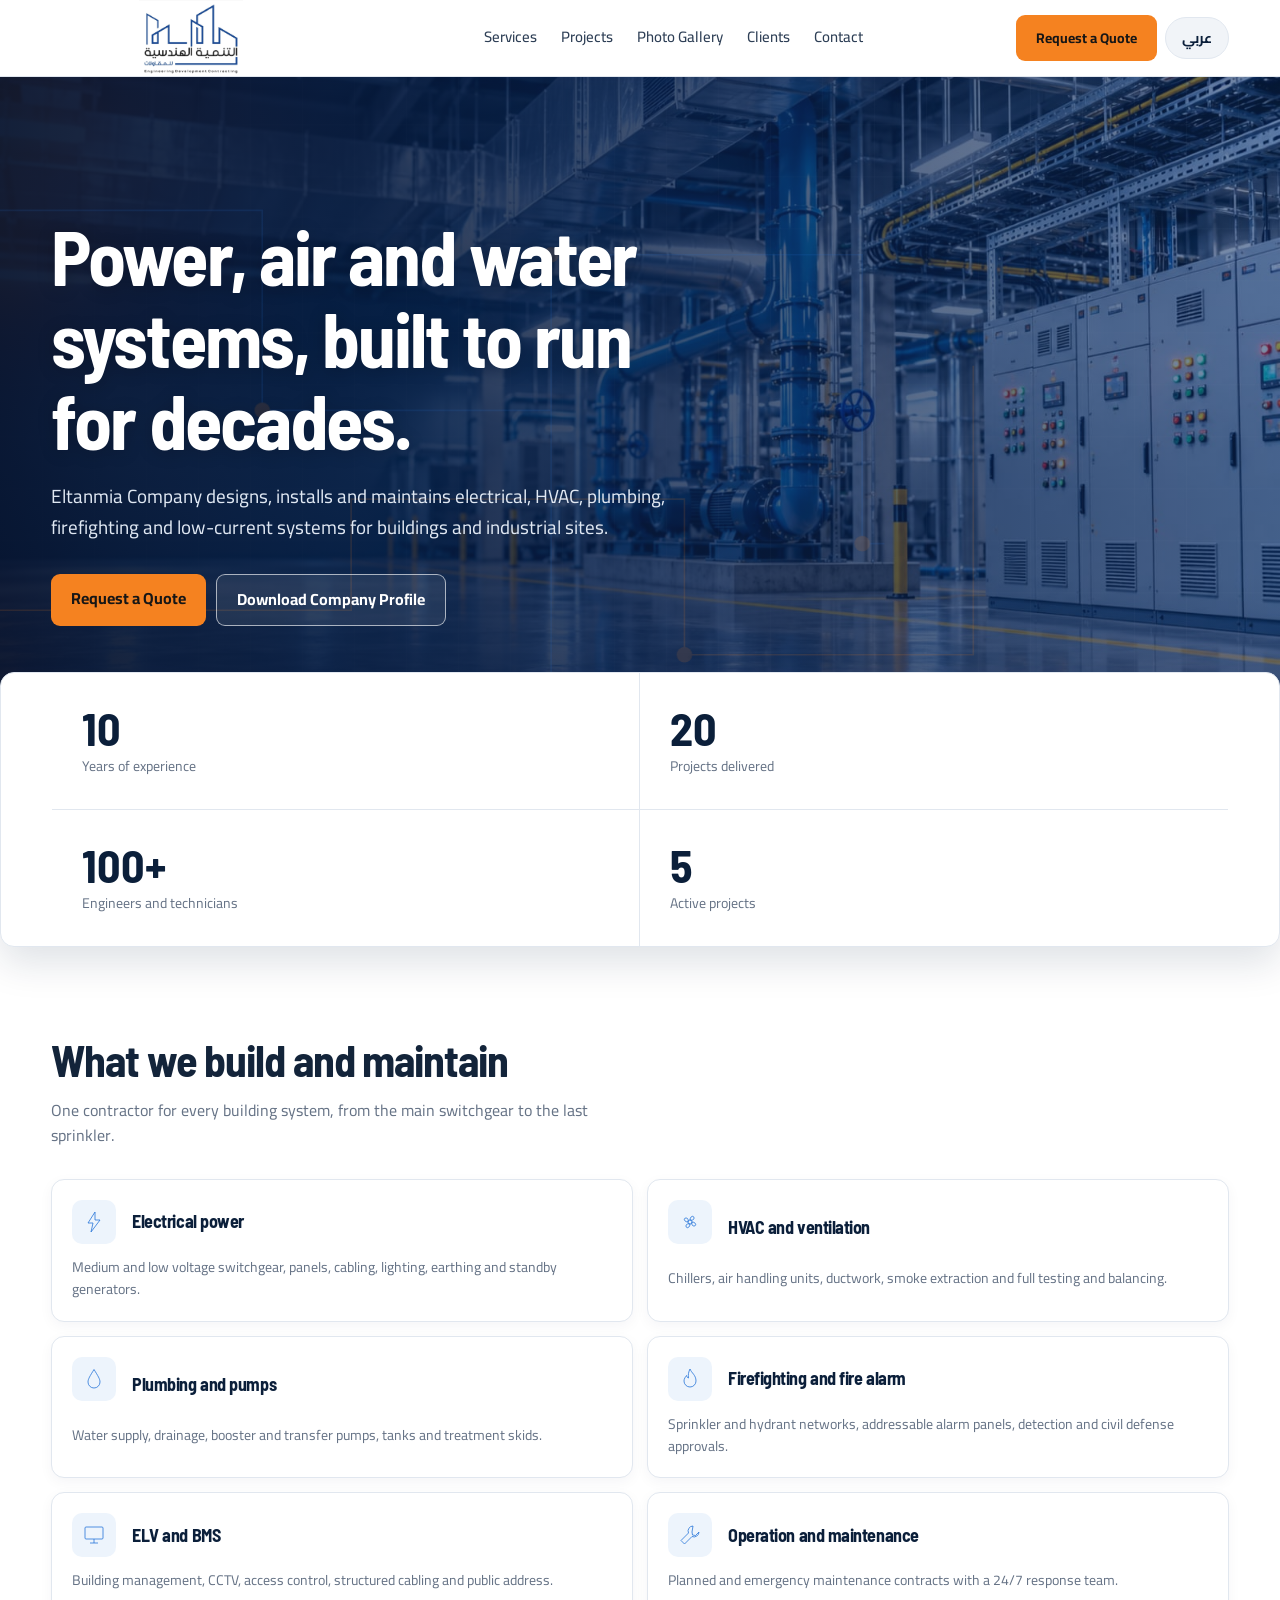
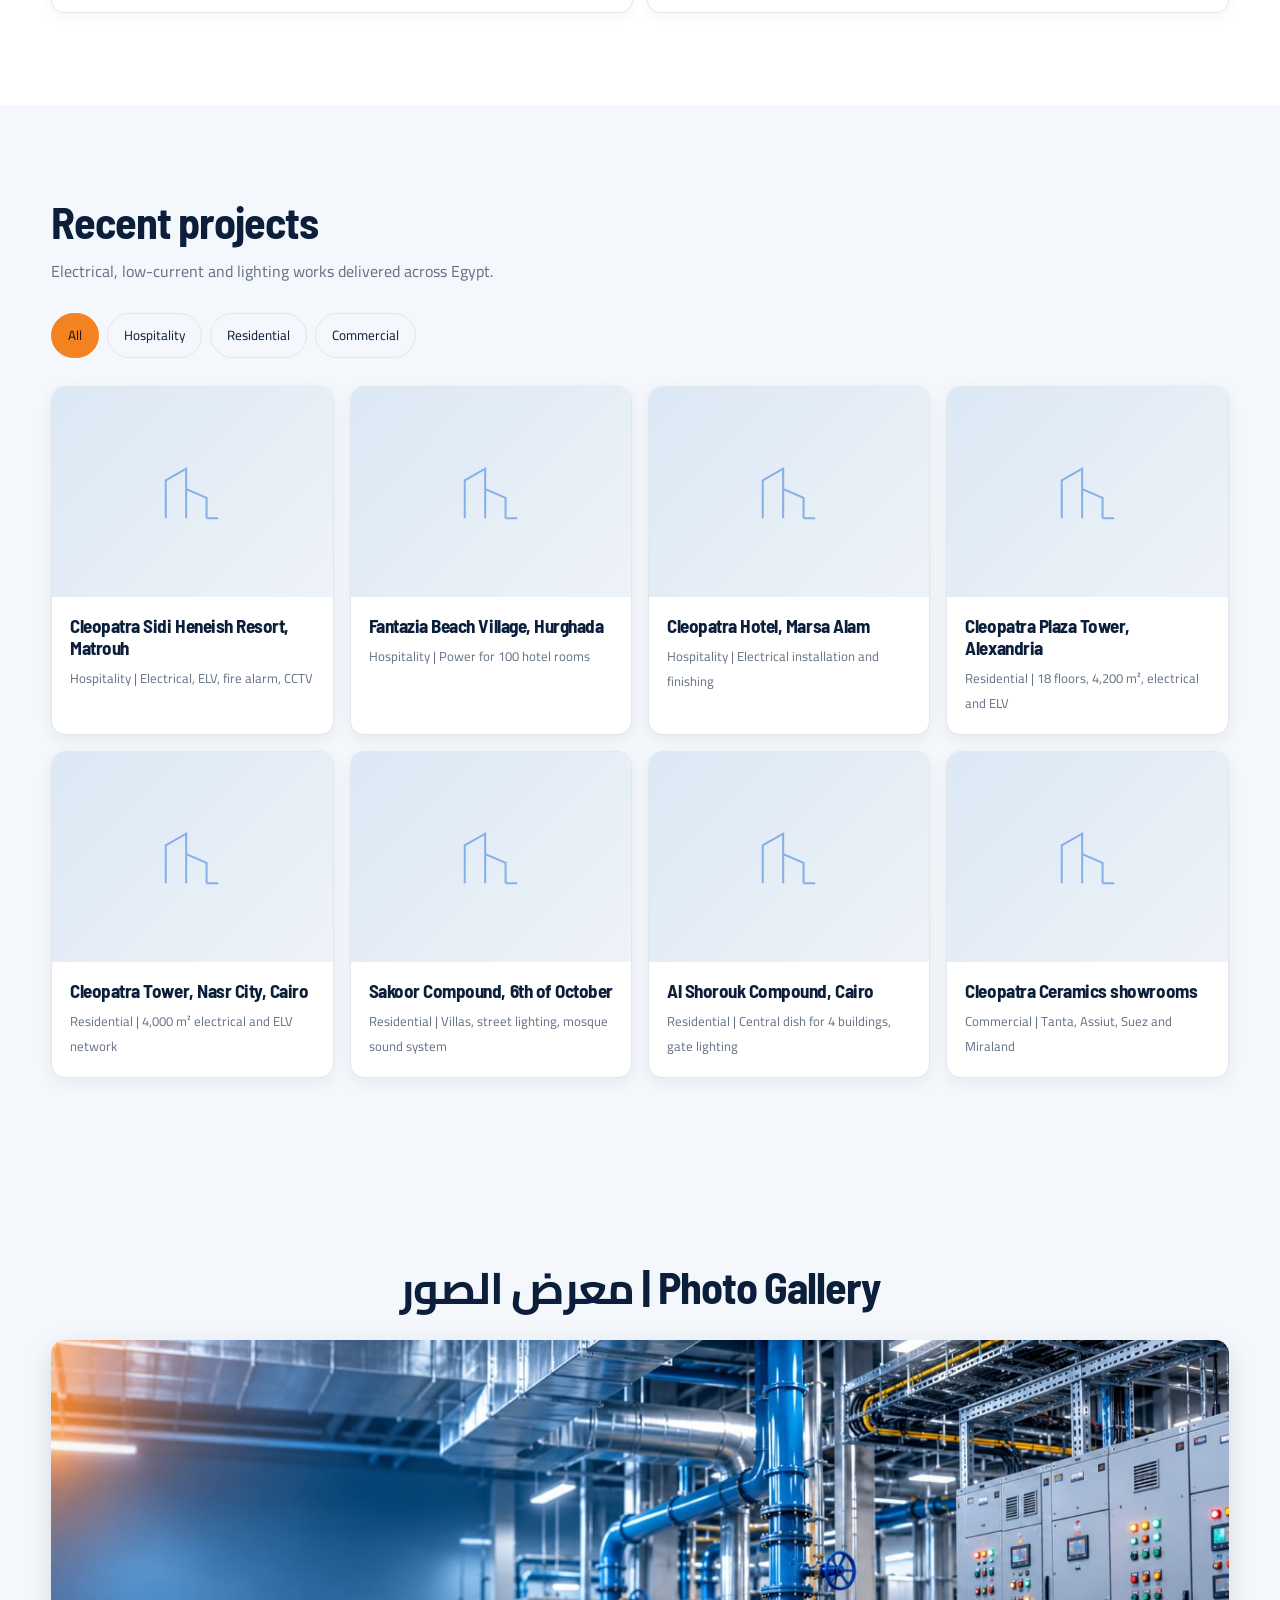
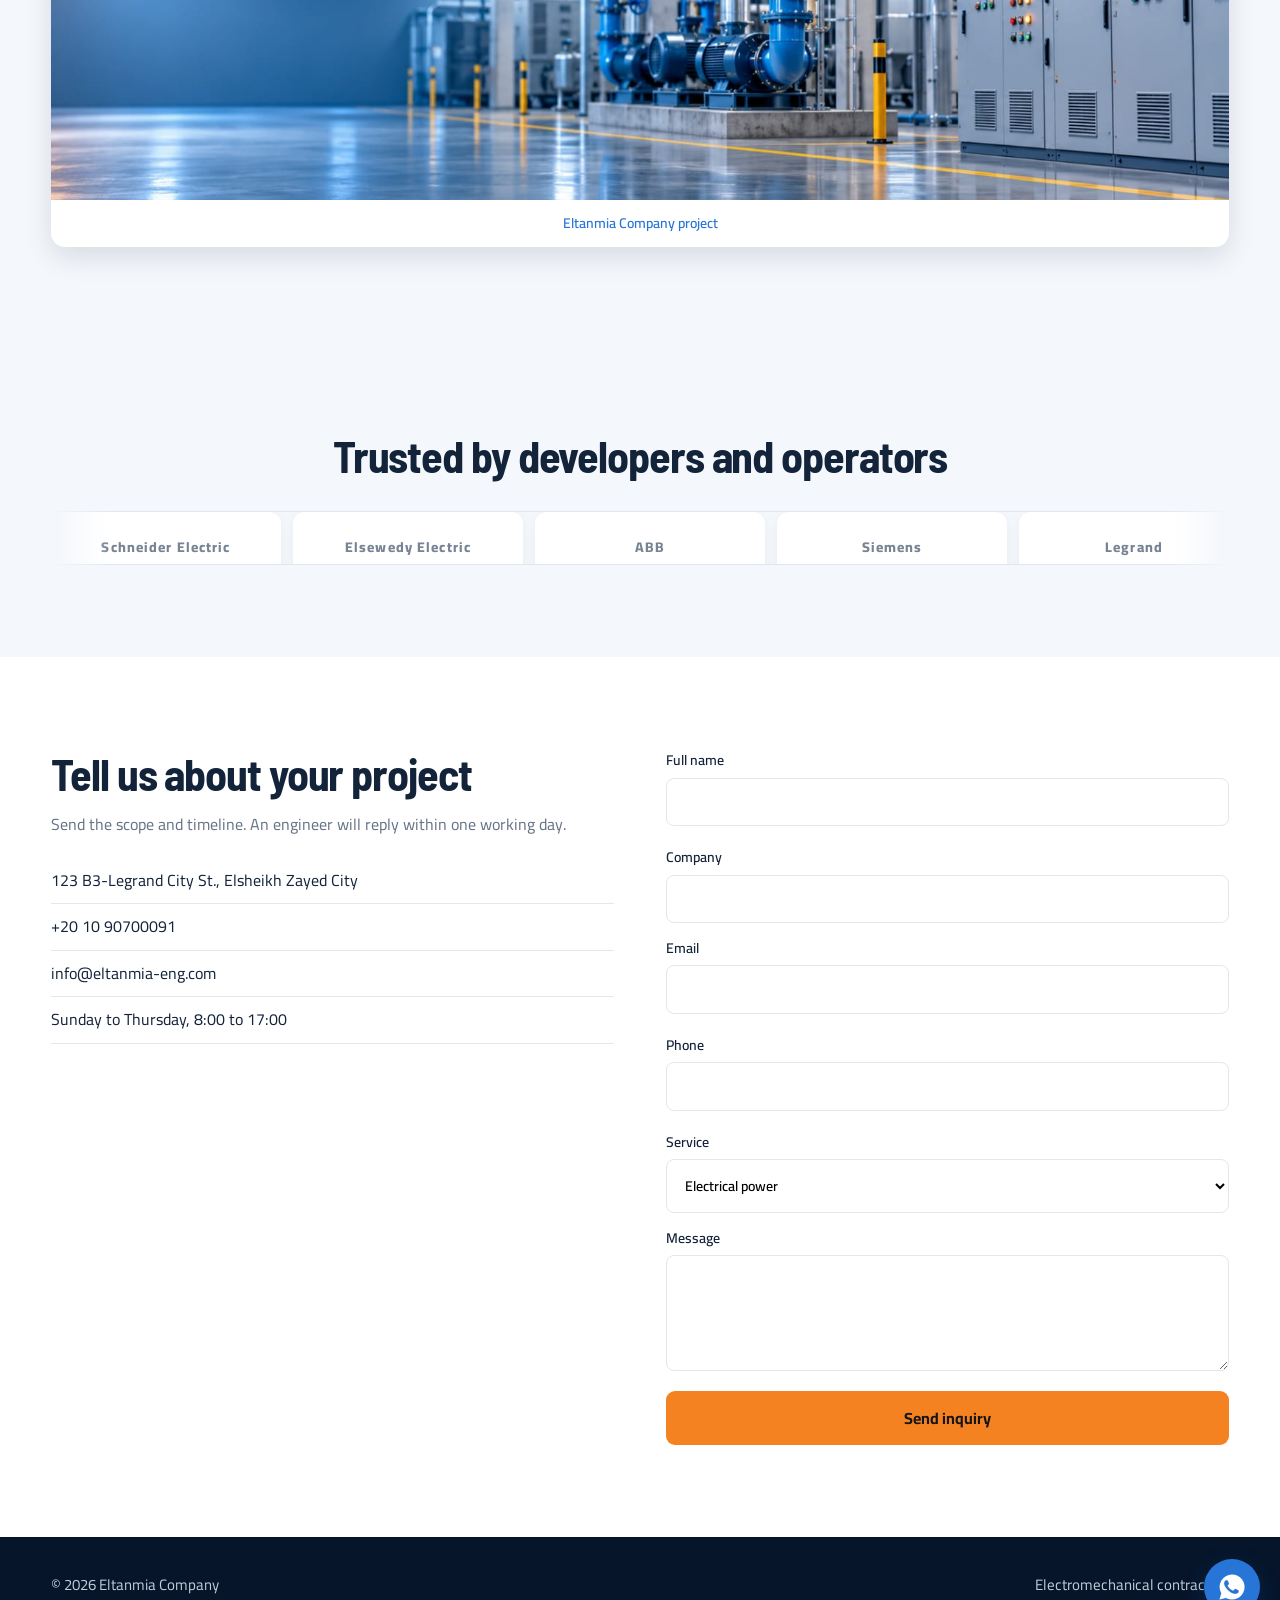
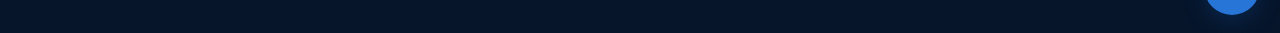
==== commit 6f640168: "Replace QHSE header link with photo gallery link" ====
--- a/index.html
+++ b/index.html
@@ -6,43 +6,26 @@
   <meta http-equiv="X-UA-Compatible" content="IE=edge">
   <title>Eltanmia Company</title>
   <style>
-    *{box-sizing:border-box}
-    html,body{margin:0;width:100%;min-height:100%;background:#fff}
-    iframe{display:block;width:100%;height:100vh;border:0}
+    *{box-sizing:border-box}html,body{margin:0;width:100%;min-height:100%;background:#fff}iframe{display:block;width:100%;height:100vh;border:0}
     .intro-splash{position:fixed;inset:0;z-index:9999;display:grid;place-items:center;width:100%;height:100%;padding:5vw;background:#fff;opacity:1;visibility:visible;transition:opacity .55s ease,visibility .55s ease}
-    .intro-splash img{display:block;width:min(94vw,1500px);height:min(88vh,850px);object-fit:contain;object-position:center}
-    .intro-splash.is-leaving{opacity:0;visibility:hidden;pointer-events:none}
+    .intro-splash img{display:block;width:min(94vw,1500px);height:min(88vh,850px);object-fit:contain;object-position:center}.intro-splash.is-leaving{opacity:0;visibility:hidden;pointer-events:none}
     @media(prefers-reduced-motion:reduce){.intro-splash{transition:none}}
   </style>
 </head>
 <body>
-  <div class="intro-splash" id="introSplash" role="status" aria-label="Eltanmia Company">
-    <img src="assets/logo--2026-11-12%20at%201.40.18%20PM.jpeg" alt="Eltanmia Company">
-  </div>
+  <div class="intro-splash" id="introSplash" role="status" aria-label="Eltanmia Company"><img src="assets/logo--2026-11-12%20at%201.40.18%20PM.jpeg" alt="Eltanmia Company"></div>
   <iframe id="site" title="Eltanmia Company website"></iframe>
   <script>
     const frame=document.getElementById('site');
     const splash=document.getElementById('introSplash');
     let splashDismissed=false;
-    function dismissSplash(){
-      if(splashDismissed)return;
-      splashDismissed=true;
-      splash.classList.add('is-leaving');
-      setTimeout(()=>splash.remove(),600);
-    }
+    function dismissSplash(){if(splashDismissed)return;splashDismissed=true;splash.classList.add('is-leaving');setTimeout(()=>splash.remove(),600)}
     frame.src='eltamia.html'+location.search+location.hash;
     frame.addEventListener('load',()=>{
       const doc=frame.contentDocument;
-      if(!doc){setTimeout(dismissSplash,1800);return;}
-      const stylesheet=doc.createElement('link');
-      stylesheet.rel='stylesheet';
-      stylesheet.href='assets/modern.css';
-      doc.head.appendChild(stylesheet);
-      const logoStylesheet=doc.createElement('link');
-      logoStylesheet.rel='stylesheet';
-      logoStylesheet.href='assets/logo.css?v=20261114-header-logo-large';
-      doc.head.appendChild(logoStylesheet);
-
+      if(!doc){setTimeout(dismissSplash,1800);return}
+      const stylesheet=doc.createElement('link');stylesheet.rel='stylesheet';stylesheet.href='assets/modern.css';doc.head.appendChild(stylesheet);
+      const logoStylesheet=doc.createElement('link');logoStylesheet.rel='stylesheet';logoStylesheet.href='assets/logo.css?v=20261114-header-logo-large';doc.head.appendChild(logoStylesheet);
       const customStyles=doc.createElement('style');
       customStyles.textContent=`
         #clients .logos{display:block!important;margin-top:30px!important;padding:0!important;overflow:hidden!important;position:relative;direction:ltr;mask-image:linear-gradient(to right,transparent,#000 5%,#000 95%,transparent);-webkit-mask-image:linear-gradient(to right,transparent,#000 5%,#000 95%,transparent)}
@@ -53,119 +36,34 @@
         @keyframes partner-marquee{from{transform:translateX(0)}to{transform:translateX(-50%)}}
         @media(max-width:560px){#clients .partner-set{gap:9px;padding-inline-end:9px}#clients .partner-item{width:165px;min-height:66px;padding:10px;font-size:13px}}
         @media(prefers-reduced-motion:reduce){#clients .logos{overflow-x:auto!important;mask-image:none;-webkit-mask-image:none}#clients .partner-track{animation:none;transform:none}}
-        #gallery{background:#f4f7fb!important}
-        #gallery h2{text-align:center!important;color:#0b1f3a!important}
+        #gallery{background:#f4f7fb!important}#gallery h2{text-align:center!important;color:#0b1f3a!important}
         #gallery .gallery-grid{display:grid;grid-template-columns:repeat(auto-fit,minmax(min(100%,320px),1fr));gap:18px;margin-top:28px}
         #gallery figure{margin:0;overflow:hidden;border-radius:14px;background:#fff;box-shadow:0 10px 28px rgba(11,31,58,.12)}
         #gallery figure img{display:block;width:100%;height:clamp(220px,38vw,460px);object-fit:cover;transition:transform .35s ease}
-        #gallery figure:hover img{transform:scale(1.025)}
-        #gallery figcaption{padding:12px 16px;color:#2875d8;font:600 14px/1.6 'Cairo',Arial,sans-serif;text-align:center}
+        #gallery figure:hover img{transform:scale(1.025)}#gallery figcaption{padding:12px 16px;color:#2875d8;font:600 14px/1.6 'Cairo',Arial,sans-serif;text-align:center}
         @media(prefers-reduced-motion:reduce){#gallery figure img{transition:none}}
-      `;
-      doc.head.appendChild(customStyles);
-
-      const partnerNames=[
-        'Schneider Electric','Elsewedy Electric','ABB','Siemens','Legrand','Eaton','Philips','Prysmian','Nexans','Honeywell',
-        'Crown Home للاستشارات الهندسية','Med للاستشارات الهندسية','محمود خليل المشنب للاستشارات الهندسية','ECG للاستشارات الهندسية','شاكر للاستشارات الهندسية','True Value للاستشارات الهندسية','محرم باخوم للاستشارات الهندسية',
-        'مصنع الرحاب','مصنع بيت الهندسة','المتحدة للكابلات المتخصصة','مصنع المتحدة للوحات','شركة نصيب توركوم','شركة توكل','دلتا ايجيبت للاضاءة','سيراج للاضاءة','اركو لكس للاضاءة','معرض سيراميك كليوباترا','مجموعة سيراميكا كليوباترا','فنادق سيراميكا كليوباترا','شركة الدورادو للتنمية السياحية','شركة كليوباترا للتنمية المتكاملة والاستثمار السياحي','شركة سيجما ارت الامارات','كمبوند دريم لاند','النساجون الشرقيون فندق سانتيدو','شركة اسكاس'
-      ];
+      `;doc.head.appendChild(customStyles);
+      const partnerNames=['Schneider Electric','Elsewedy Electric','ABB','Siemens','Legrand','Eaton','Philips','Prysmian','Nexans','Honeywell','Crown Home للاستشارات الهندسية','Med للاستشارات الهندسية','محمود خليل المشنب للاستشارات الهندسية','ECG للاستشارات الهندسية','شاكر للاستشارات الهندسية','True Value للاستشارات الهندسية','محرم باخوم للاستشارات الهندسية','مصنع الرحاب','مصنع بيت الهندسة','المتحدة للكابلات المتخصصة','مصنع المتحدة للوحات','شركة نصيب توركوم','شركة توكل','دلتا ايجيبت للاضاءة','سيراج للاضاءة','اركو لكس للاضاءة','معرض سيراميك كليوباترا','مجموعة سيراميكا كليوباترا','فنادق سيراميكا كليوباترا','شركة الدورادو للتنمية السياحية','شركة كليوباترا للتنمية المتكاملة والاستثمار السياحي','شركة سيجما ارت الامارات','كمبوند دريم لاند','النساجون الشرقيون فندق سانتيدو','شركة اسكاس'];
       const partners=doc.querySelector('#clients .logos');
-      if(partners){
-        const items=()=>partnerNames.map(name=>`<div class="partner-item" dir="auto">${name}</div>`).join('');
-        partners.innerHTML=`<div class="partner-track"><div class="partner-set">${items()}</div><div class="partner-set" aria-hidden="true">${items()}</div></div>`;
-        partners.setAttribute('aria-label','Partners and brands');
-        partners.setAttribute('role','region');
-        partners.setAttribute('tabindex','0');
+      if(partners){const items=()=>partnerNames.map(name=>`<div class="partner-item" dir="auto">${name}</div>`).join('');partners.innerHTML=`<div class="partner-track"><div class="partner-set">${items()}</div><div class="partner-set" aria-hidden="true">${items()}</div></div>`;partners.setAttribute('aria-label','Partners and brands');partners.setAttribute('role','region');partners.setAttribute('tabindex','0')}
+      const safety=doc.querySelector('#qhse');
+      if(safety){const gallery=doc.createElement('section');gallery.id='gallery';gallery.setAttribute('aria-label','Photo gallery');gallery.innerHTML=`<div class="wrap"><h2>معرض الصور | Photo Gallery</h2><div class="gallery-grid"><figure><a href="assets/pic-tec-01.jpeg" target="_blank" rel="noopener"><img src="assets/pic-tec-01.jpeg" alt="Eltanmia project photo" loading="lazy"></a><figcaption>Eltanmia Company project</figcaption></figure></div></div>`;safety.replaceWith(gallery)}
+      // Point the existing QHSE navigation item to the new gallery and keep its label in sync with language selection.
+      const galleryNav=doc.querySelector('#nav a[href="#qhse"]');
+      if(galleryNav){
+        galleryNav.href='#gallery';galleryNav.removeAttribute('data-i');
+        const updateGalleryLabel=()=>{galleryNav.textContent=doc.documentElement.lang==='ar'?'معرض الصور':'Photo Gallery'};
+        updateGalleryLabel();
+        new MutationObserver(updateGalleryLabel).observe(doc.documentElement,{attributes:true,attributeFilter:['lang']});
       }
-
-      // Replace the safety/QHSE section with a gallery using the project photo currently in assets.
-      const safety=doc.querySelector('#qhse');
-      if(safety){
-        const gallery=doc.createElement('section');
-        gallery.id='gallery';
-        gallery.setAttribute('aria-label','Photo gallery');
-        gallery.innerHTML=`<div class="wrap"><h2>معرض الصور | Photo Gallery</h2><div class="gallery-grid"><figure><a href="assets/pic-tec-01.jpeg" target="_blank" rel="noopener"><img src="assets/pic-tec-01.jpeg" alt="Eltanmia project photo" loading="lazy"></a><figcaption>Eltanmia Company project</figcaption></figure></div></div>`;
-        safety.replaceWith(gallery);
-      }
-
       const logo=doc.querySelector('header .logo');
-      if(logo){
-        const logoUrl=new URL('assets/logo--2026-11-12%20at%201.40.18%20PM.jpeg',frame.contentWindow.location.href).href;
-        logo.style.setProperty('width','clamp(200px,24vw,280px)','important');
-        logo.style.setProperty('height','76px','important');
-        logo.style.setProperty('display','block','important');
-        logo.style.setProperty('overflow','hidden','important');
-        logo.style.setProperty('font-size','0','important');
-        logo.style.setProperty('line-height','0','important');
-        logo.style.setProperty('background-image',`url("${logoUrl}")`,'important');
-        logo.style.setProperty('background-position','center','important');
-        logo.style.setProperty('background-size','contain','important');
-        logo.style.setProperty('background-repeat','no-repeat','important');
-        logo.setAttribute('aria-label','Eltanmia Company');
-        const bolt=logo.querySelector('i');
-        if(bolt)bolt.style.setProperty('display','none','important');
-      }
-
+      if(logo){const logoUrl=new URL('assets/logo--2026-11-12%20at%201.40.18%20PM.jpeg',frame.contentWindow.location.href).href;logo.style.setProperty('width','clamp(200px,24vw,280px)','important');logo.style.setProperty('height','76px','important');logo.style.setProperty('display','block','important');logo.style.setProperty('overflow','hidden','important');logo.style.setProperty('font-size','0','important');logo.style.setProperty('line-height','0','important');logo.style.setProperty('background-image',`url("${logoUrl}")`,'important');logo.style.setProperty('background-position','center','important');logo.style.setProperty('background-size','contain','important');logo.style.setProperty('background-repeat','no-repeat','important');logo.setAttribute('aria-label','Eltanmia Company');const bolt=logo.querySelector('i');if(bolt)bolt.style.setProperty('display','none','important')}
       const emailItem=doc.querySelector('#contact .info li[dir="ltr"]:nth-child(3)');
       if(emailItem)emailItem.innerHTML='<a href="mailto:info@eltanmia-eng.com">info@eltanmia-eng.com</a>';
-
-      // Send inquiries to the company inbox using FormSubmit's AJAX endpoint.
       const form=doc.querySelector('#form');
-      if(form){
-        form.onsubmit=async event=>{
-          event.preventDefault();
-          const requiredFields=form.querySelectorAll('[required]');
-          let valid=true;
-          requiredFields.forEach(field=>{
-            const error=field.parentElement.querySelector('.err');
-            let message='';
-            if(!field.value.trim())message='This field is required.';
-            else if(field.type==='email'&&!/^\S+@\S+\.\S+$/.test(field.value))message='Enter a valid email address.';
-            if(error)error.textContent=message;
-            if(message)valid=false;
-          });
-          if(!valid)return;
-          const submitButton=form.querySelector('[type="submit"]');
-          const status=doc.querySelector('#ok');
-          submitButton.disabled=true;
-          submitButton.setAttribute('aria-busy','true');
-          try{
-            const payload=new FormData(form);
-            payload.append('_subject','New website inquiry - Eltanmia Company');
-            const response=await fetch('https://formsubmit.co/ajax/info@eltanmia-eng.com',{
-              method:'POST',body:payload,headers:{Accept:'application/json'}
-            });
-            const result=await response.json();
-            if(!response.ok||result.success===false)throw new Error('Form submission failed');
-            form.reset();
-            if(status){
-              status.textContent=doc.documentElement.lang==='ar'?'شكراً لك. تم إرسال طلبك بنجاح.':'Thank you. Your inquiry has been sent successfully.';
-              status.style.display='block';
-            }
-          }catch(error){
-            if(status){
-              status.textContent=doc.documentElement.lang==='ar'?'تعذر إرسال الطلب الآن. يرجى المحاولة مرة أخرى أو مراسلتنا مباشرة على info@eltanmia-eng.com.':'Unable to send your inquiry right now. Please try again or email info@eltanmia-eng.com directly.';
-              status.style.display='block';
-            }
-          }finally{
-            submitButton.disabled=false;
-            submitButton.removeAttribute('aria-busy');
-          }
-        };
-      }
-
-      const profileLink=doc.querySelector('[data-i="profile"]');
-      if(profileLink){
-        profileLink.href='assets/Eltanmia%20company%20profile.pdf';
-        profileLink.setAttribute('download','Eltanmia company profile.pdf');
-      }
-      const resize=()=>{frame.style.height=Math.max(doc.documentElement.scrollHeight,doc.body.scrollHeight)+'px'};
-      new ResizeObserver(resize).observe(doc.documentElement);
-      new ResizeObserver(resize).observe(doc.body);
-      setTimeout(resize,100);
-      setTimeout(resize,800);
-      window.addEventListener('resize',resize);
-      setTimeout(dismissSplash,2000);
+      if(form){form.onsubmit=async event=>{event.preventDefault();let valid=true;form.querySelectorAll('[required]').forEach(field=>{const error=field.parentElement.querySelector('.err');let message='';if(!field.value.trim())message='This field is required.';else if(field.type==='email'&&!/^\\S+@\\S+\\.\\S+$/.test(field.value))message='Enter a valid email address.';if(error)error.textContent=message;if(message)valid=false});if(!valid)return;const submitButton=form.querySelector('[type="submit"]');const status=doc.querySelector('#ok');submitButton.disabled=true;submitButton.setAttribute('aria-busy','true');try{const payload=new FormData(form);payload.append('_subject','New website inquiry - Eltanmia Company');const response=await fetch('https://formsubmit.co/ajax/info@eltanmia-eng.com',{method:'POST',body:payload,headers:{Accept:'application/json'}});const result=await response.json();if(!response.ok||result.success===false)throw new Error('Form submission failed');form.reset();if(status){status.textContent=doc.documentElement.lang==='ar'?'شكراً لك. تم إرسال طلبك بنجاح.':'Thank you. Your inquiry has been sent successfully.';status.style.display='block'}}catch(error){if(status){status.textContent=doc.documentElement.lang==='ar'?'تعذر إرسال الطلب الآن. يرجى المحاولة مرة أخرى أو مراسلتنا مباشرة على info@eltanmia-eng.com.':'Unable to send your inquiry right now. Please try again or email info@eltanmia-eng.com directly.';status.style.display='block'}}finally{submitButton.disabled=false;submitButton.removeAttribute('aria-busy')}}}
+      const profileLink=doc.querySelector('[data-i="profile"]');if(profileLink){profileLink.href='assets/Eltanmia%20company%20profile.pdf';profileLink.setAttribute('download','Eltanmia company profile.pdf')}
+      const resize=()=>{frame.style.height=Math.max(doc.documentElement.scrollHeight,doc.body.scrollHeight)+'px'};new ResizeObserver(resize).observe(doc.documentElement);new ResizeObserver(resize).observe(doc.body);setTimeout(resize,100);setTimeout(resize,800);window.addEventListener('resize',resize);setTimeout(dismissSplash,2000)
     });
     setTimeout(dismissSplash,7000);
   </script>
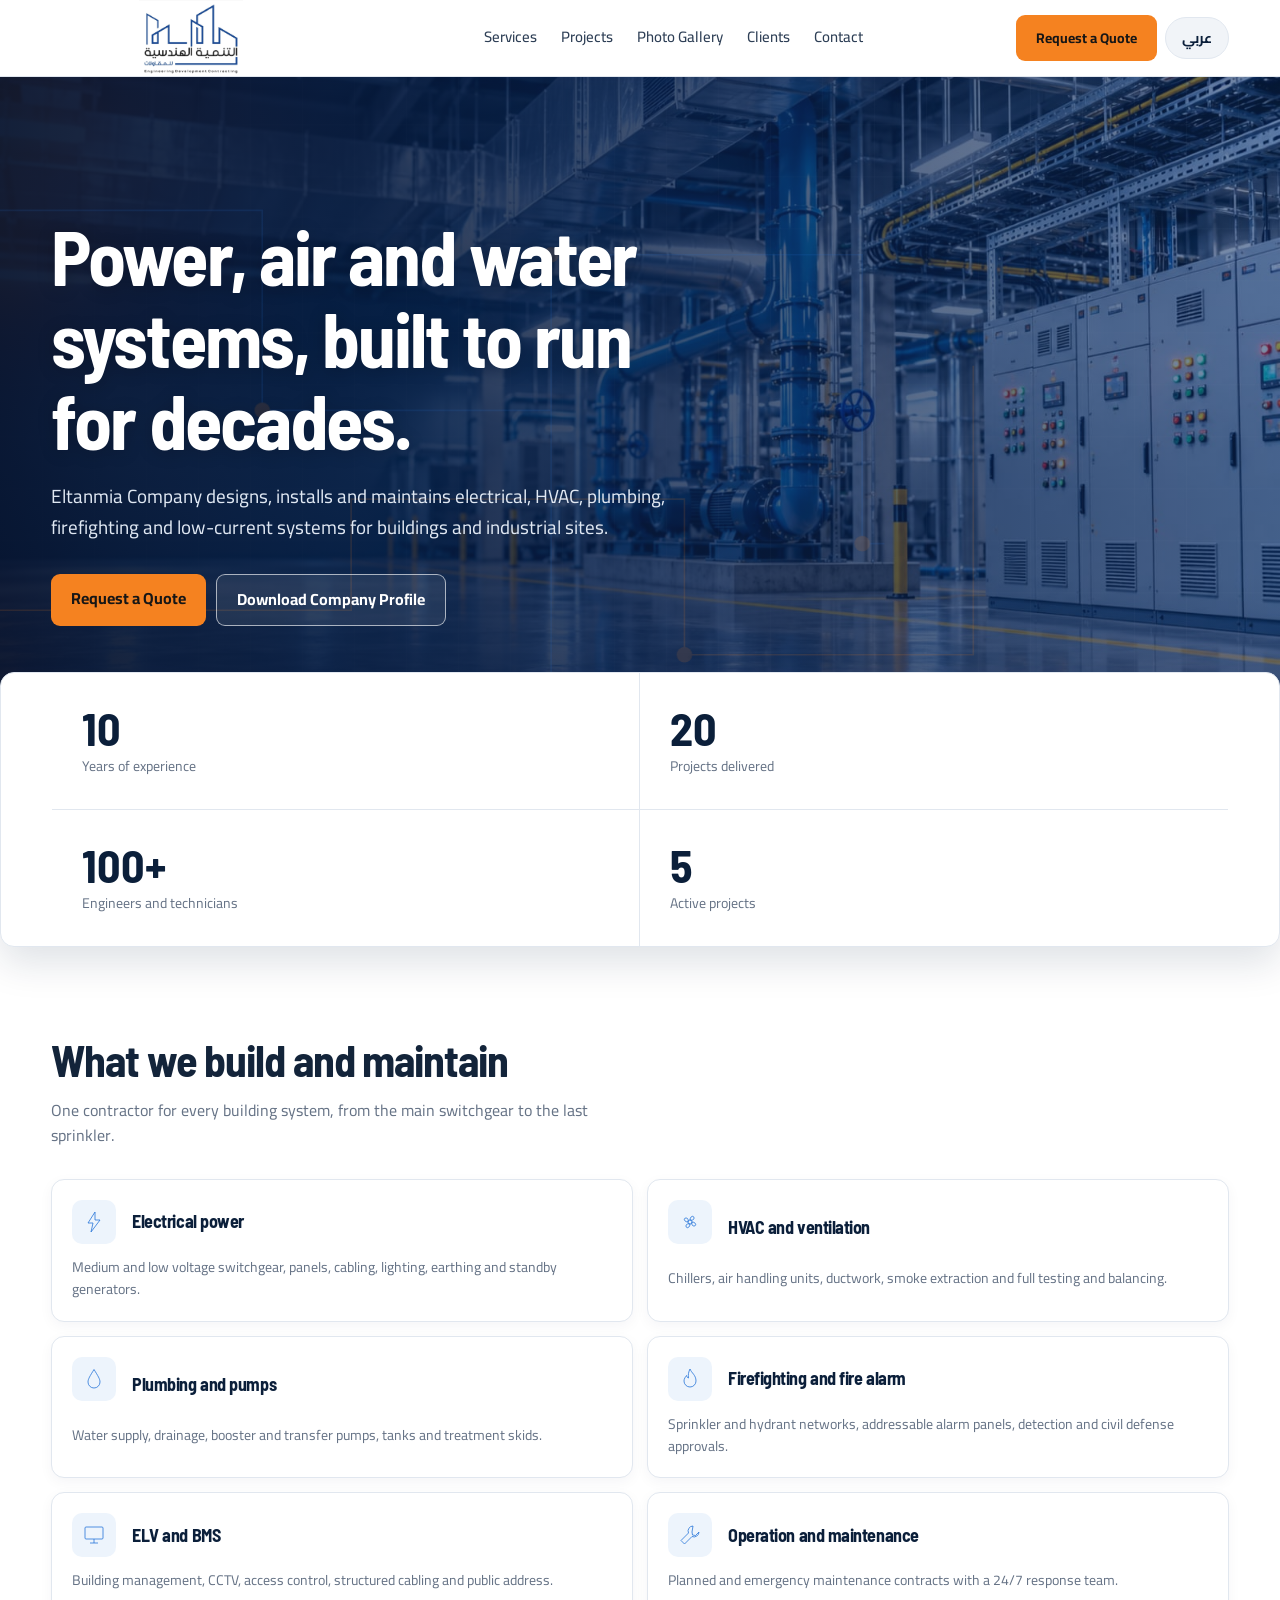
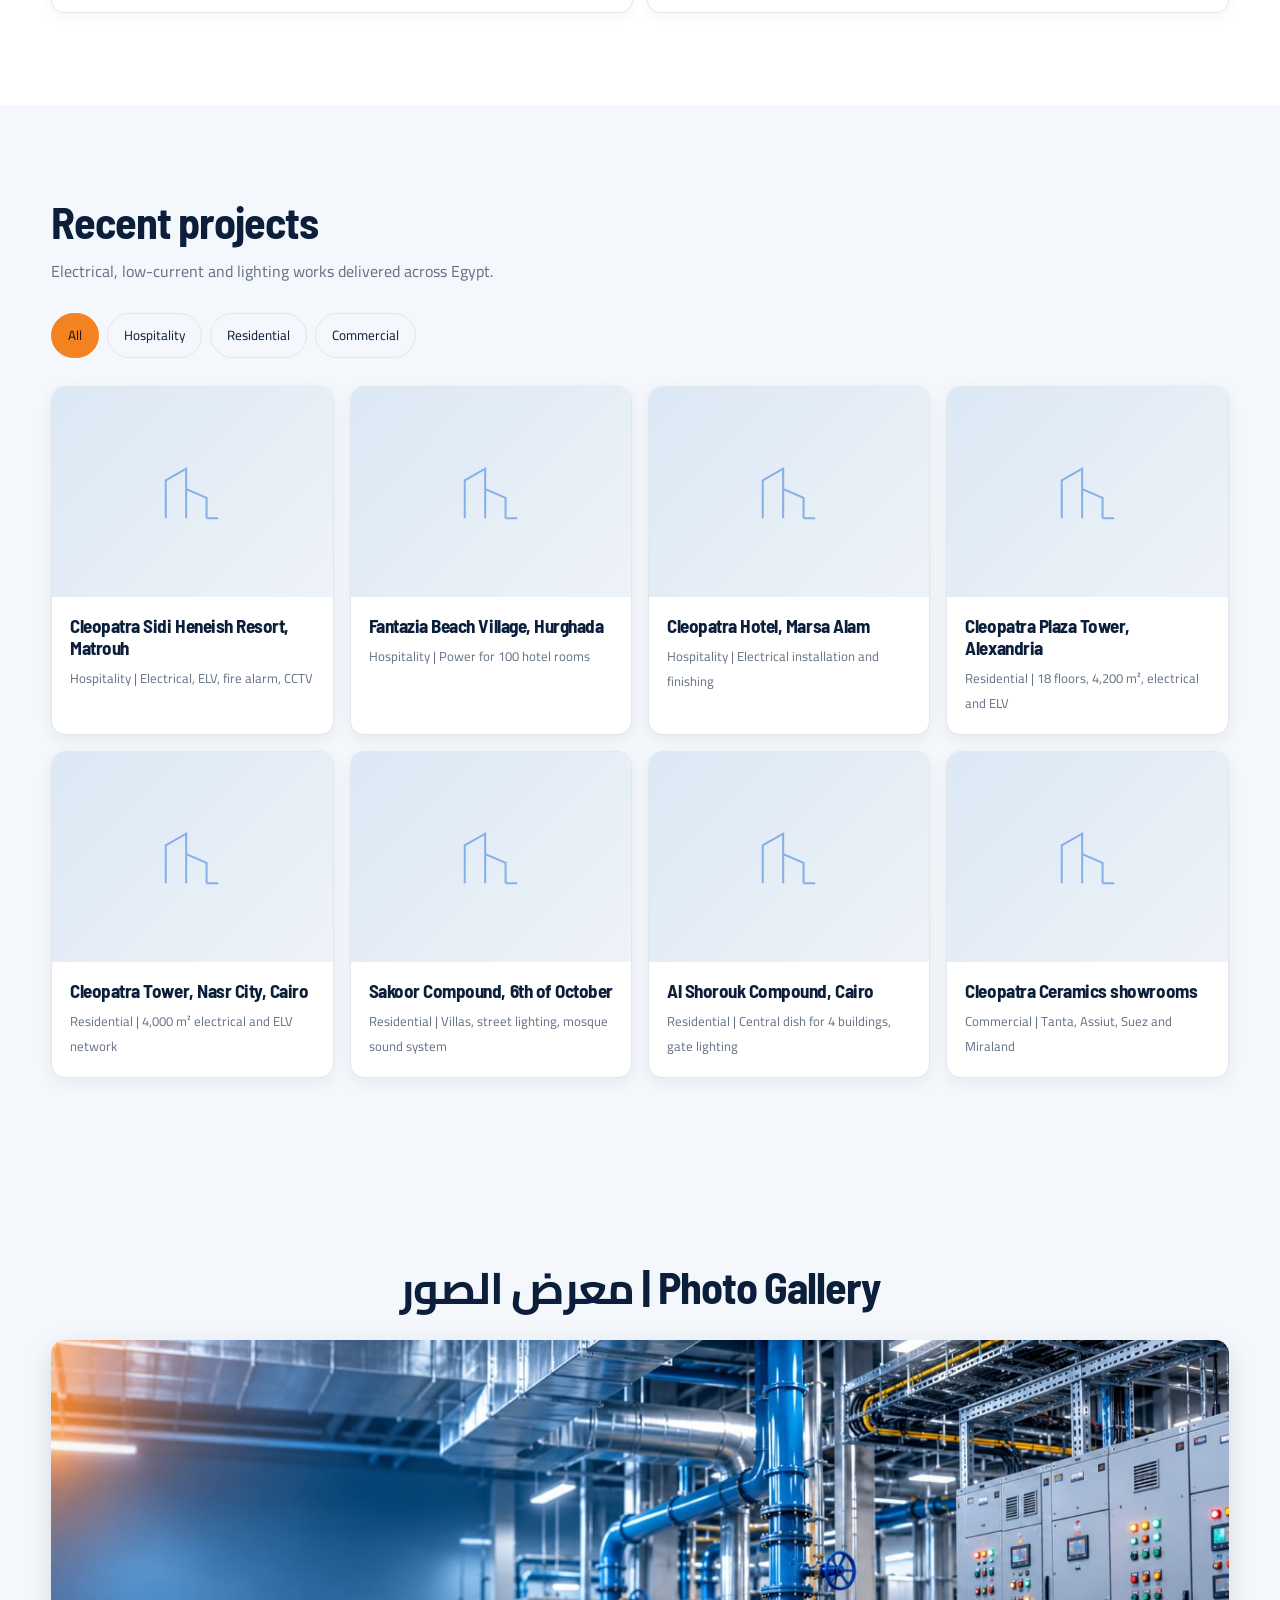
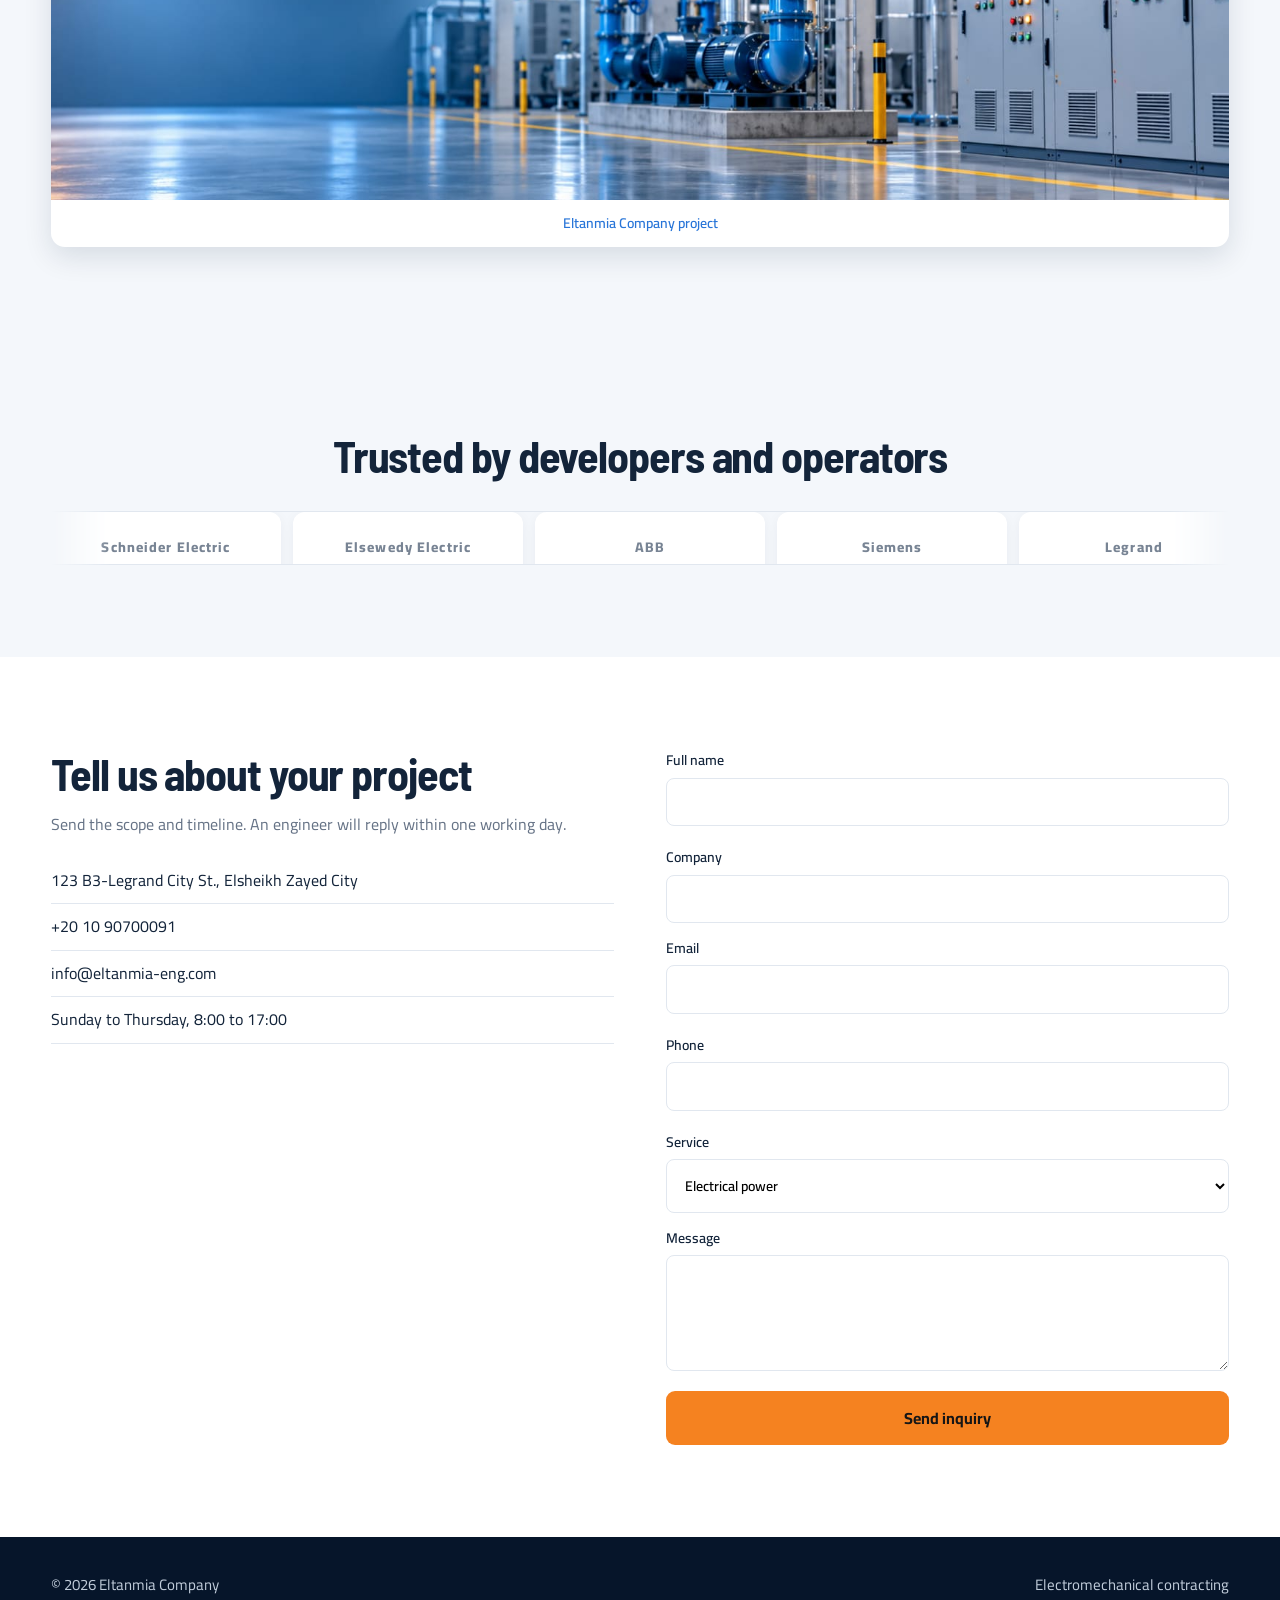
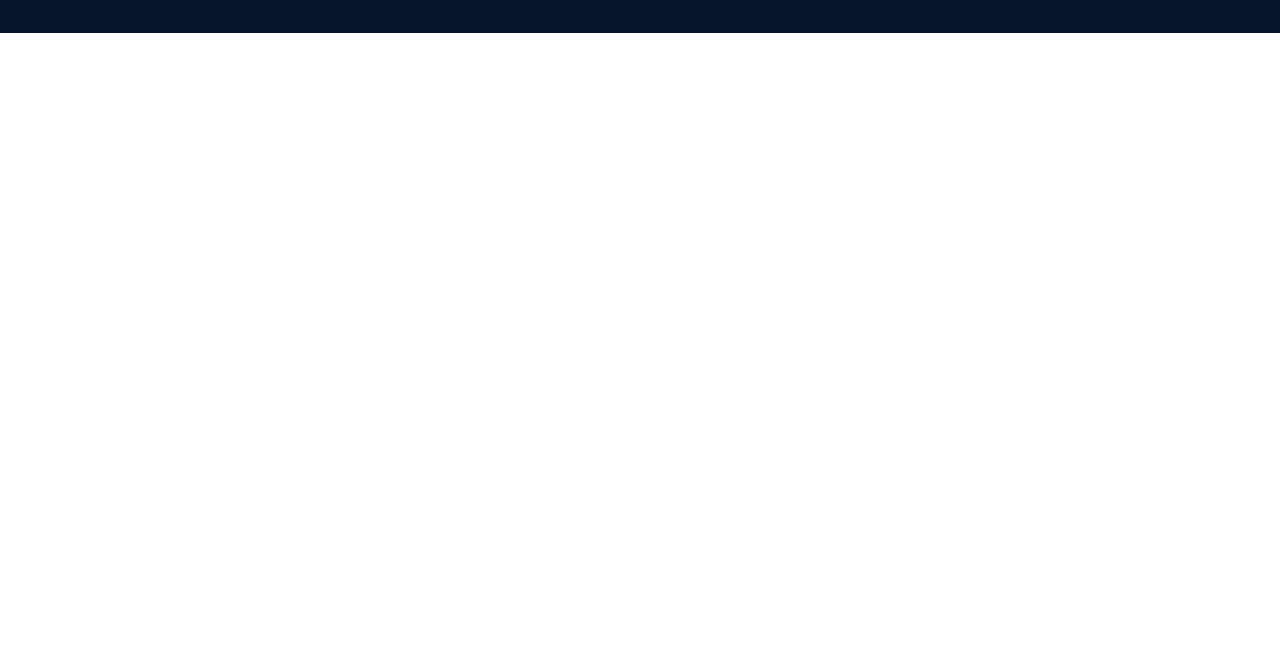
==== commit 0b72194a: "Update gallery label and header link text in Arabic/English" ====
--- a/index.html
+++ b/index.html
@@ -48,20 +48,18 @@
       if(partners){const items=()=>partnerNames.map(name=>`<div class="partner-item" dir="auto">${name}</div>`).join('');partners.innerHTML=`<div class="partner-track"><div class="partner-set">${items()}</div><div class="partner-set" aria-hidden="true">${items()}</div></div>`;partners.setAttribute('aria-label','Partners and brands');partners.setAttribute('role','region');partners.setAttribute('tabindex','0')}
       const safety=doc.querySelector('#qhse');
       if(safety){const gallery=doc.createElement('section');gallery.id='gallery';gallery.setAttribute('aria-label','Photo gallery');gallery.innerHTML=`<div class="wrap"><h2>معرض الصور | Photo Gallery</h2><div class="gallery-grid"><figure><a href="assets/pic-tec-01.jpeg" target="_blank" rel="noopener"><img src="assets/pic-tec-01.jpeg" alt="Eltanmia project photo" loading="lazy"></a><figcaption>Eltanmia Company project</figcaption></figure></div></div>`;safety.replaceWith(gallery)}
-      // Point the existing QHSE navigation item to the new gallery and keep its label in sync with language selection.
       const galleryNav=doc.querySelector('#nav a[href="#qhse"]');
       if(galleryNav){
-        galleryNav.href='#gallery';galleryNav.removeAttribute('data-i');
-        const updateGalleryLabel=()=>{galleryNav.textContent=doc.documentElement.lang==='ar'?'معرض الصور':'Photo Gallery'};
-        updateGalleryLabel();
-        new MutationObserver(updateGalleryLabel).observe(doc.documentElement,{attributes:true,attributeFilter:['lang']});
+        galleryNav.href='#gallery';
+        const syncGalleryLabel=()=>galleryNav.textContent=doc.documentElement.lang==='ar'?'معرض الصور':'Photo Gallery';
+        syncGalleryLabel();
+        new MutationObserver(syncGalleryLabel).observe(doc.documentElement,{attributes:true,attributeFilter:['lang']});
       }
       const logo=doc.querySelector('header .logo');
       if(logo){const logoUrl=new URL('assets/logo--2026-11-12%20at%201.40.18%20PM.jpeg',frame.contentWindow.location.href).href;logo.style.setProperty('width','clamp(200px,24vw,280px)','important');logo.style.setProperty('height','76px','important');logo.style.setProperty('display','block','important');logo.style.setProperty('overflow','hidden','important');logo.style.setProperty('font-size','0','important');logo.style.setProperty('line-height','0','important');logo.style.setProperty('background-image',`url("${logoUrl}")`,'important');logo.style.setProperty('background-position','center','important');logo.style.setProperty('background-size','contain','important');logo.style.setProperty('background-repeat','no-repeat','important');logo.setAttribute('aria-label','Eltanmia Company');const bolt=logo.querySelector('i');if(bolt)bolt.style.setProperty('display','none','important')}
-      const emailItem=doc.querySelector('#contact .info li[dir="ltr"]:nth-child(3)');
-      if(emailItem)emailItem.innerHTML='<a href="mailto:info@eltanmia-eng.com">info@eltanmia-eng.com</a>';
+      const emailItem=doc.querySelector('#contact .info li[dir="ltr"]:nth-child(3)');if(emailItem)emailItem.innerHTML='<a href="mailto:info@eltanmia-eng.com">info@eltanmia-eng.com</a>';
       const form=doc.querySelector('#form');
-      if(form){form.onsubmit=async event=>{event.preventDefault();let valid=true;form.querySelectorAll('[required]').forEach(field=>{const error=field.parentElement.querySelector('.err');let message='';if(!field.value.trim())message='This field is required.';else if(field.type==='email'&&!/^\\S+@\\S+\\.\\S+$/.test(field.value))message='Enter a valid email address.';if(error)error.textContent=message;if(message)valid=false});if(!valid)return;const submitButton=form.querySelector('[type="submit"]');const status=doc.querySelector('#ok');submitButton.disabled=true;submitButton.setAttribute('aria-busy','true');try{const payload=new FormData(form);payload.append('_subject','New website inquiry - Eltanmia Company');const response=await fetch('https://formsubmit.co/ajax/info@eltanmia-eng.com',{method:'POST',body:payload,headers:{Accept:'application/json'}});const result=await response.json();if(!response.ok||result.success===false)throw new Error('Form submission failed');form.reset();if(status){status.textContent=doc.documentElement.lang==='ar'?'شكراً لك. تم إرسال طلبك بنجاح.':'Thank you. Your inquiry has been sent successfully.';status.style.display='block'}}catch(error){if(status){status.textContent=doc.documentElement.lang==='ar'?'تعذر إرسال الطلب الآن. يرجى المحاولة مرة أخرى أو مراسلتنا مباشرة على info@eltanmia-eng.com.':'Unable to send your inquiry right now. Please try again or email info@eltanmia-eng.com directly.';status.style.display='block'}}finally{submitButton.disabled=false;submitButton.removeAttribute('aria-busy')}}}
+      if(form){form.onsubmit=async event=>{event.preventDefault();let valid=true;form.querySelectorAll('[required]').forEach(field=>{const error=field.parentElement.querySelector('.err');let message='';if(!field.value.trim())message='This field is required.';else if(field.type==='email'&&!/^\S+@\S+\.\S+$/.test(field.value))message='Enter a valid email address.';if(error)error.textContent=message;if(message)valid=false});if(!valid)return;const submitButton=form.querySelector('[type="submit"]');const status=doc.querySelector('#ok');submitButton.disabled=true;submitButton.setAttribute('aria-busy','true');try{const payload=new FormData(form);payload.append('_subject','New website inquiry - Eltanmia Company');const response=await fetch('https://formsubmit.co/ajax/info@eltanmia-eng.com',{method:'POST',body:payload,headers:{Accept:'application/json'}});const result=await response.json();if(!response.ok||result.success===false)throw new Error('Form submission failed');form.reset();if(status){status.textContent=doc.documentElement.lang==='ar'?'شكراً لك. تم إرسال طلبك بنجاح.':'Thank you. Your inquiry has been sent successfully.';status.style.display='block'}}catch(error){if(status){status.textContent=doc.documentElement.lang==='ar'?'تعذر إرسال الطلب الآن. يرجى المحاولة مرة أخرى أو مراسلتنا مباشرة على info@eltanmia-eng.com.':'Unable to send your inquiry right now. Please try again or email info@eltanmia-eng.com directly.';status.style.display='block'}}finally{submitButton.disabled=false;submitButton.removeAttribute('aria-busy')}}}
       const profileLink=doc.querySelector('[data-i="profile"]');if(profileLink){profileLink.href='assets/Eltanmia%20company%20profile.pdf';profileLink.setAttribute('download','Eltanmia company profile.pdf')}
       const resize=()=>{frame.style.height=Math.max(doc.documentElement.scrollHeight,doc.body.scrollHeight)+'px'};new ResizeObserver(resize).observe(doc.documentElement);new ResizeObserver(resize).observe(doc.body);setTimeout(resize,100);setTimeout(resize,800);window.addEventListener('resize',resize);setTimeout(dismissSplash,2000)
     });
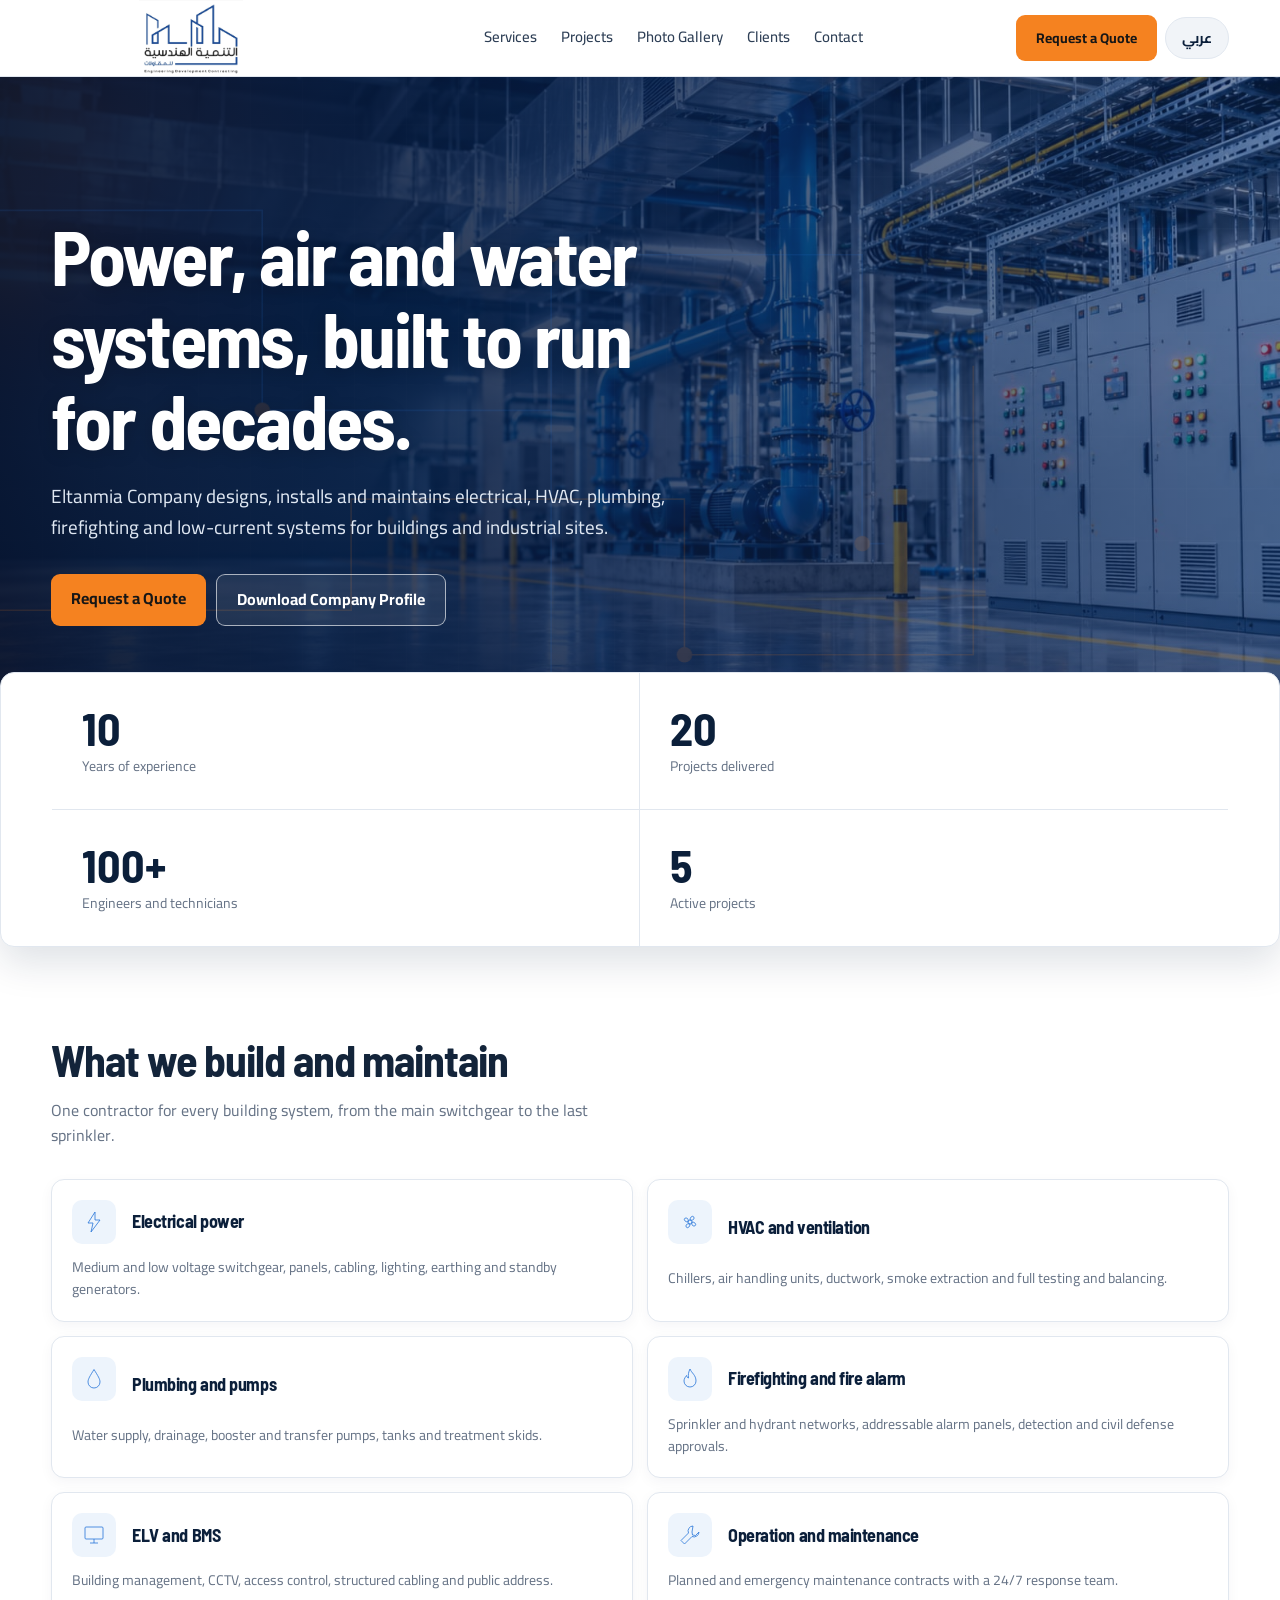
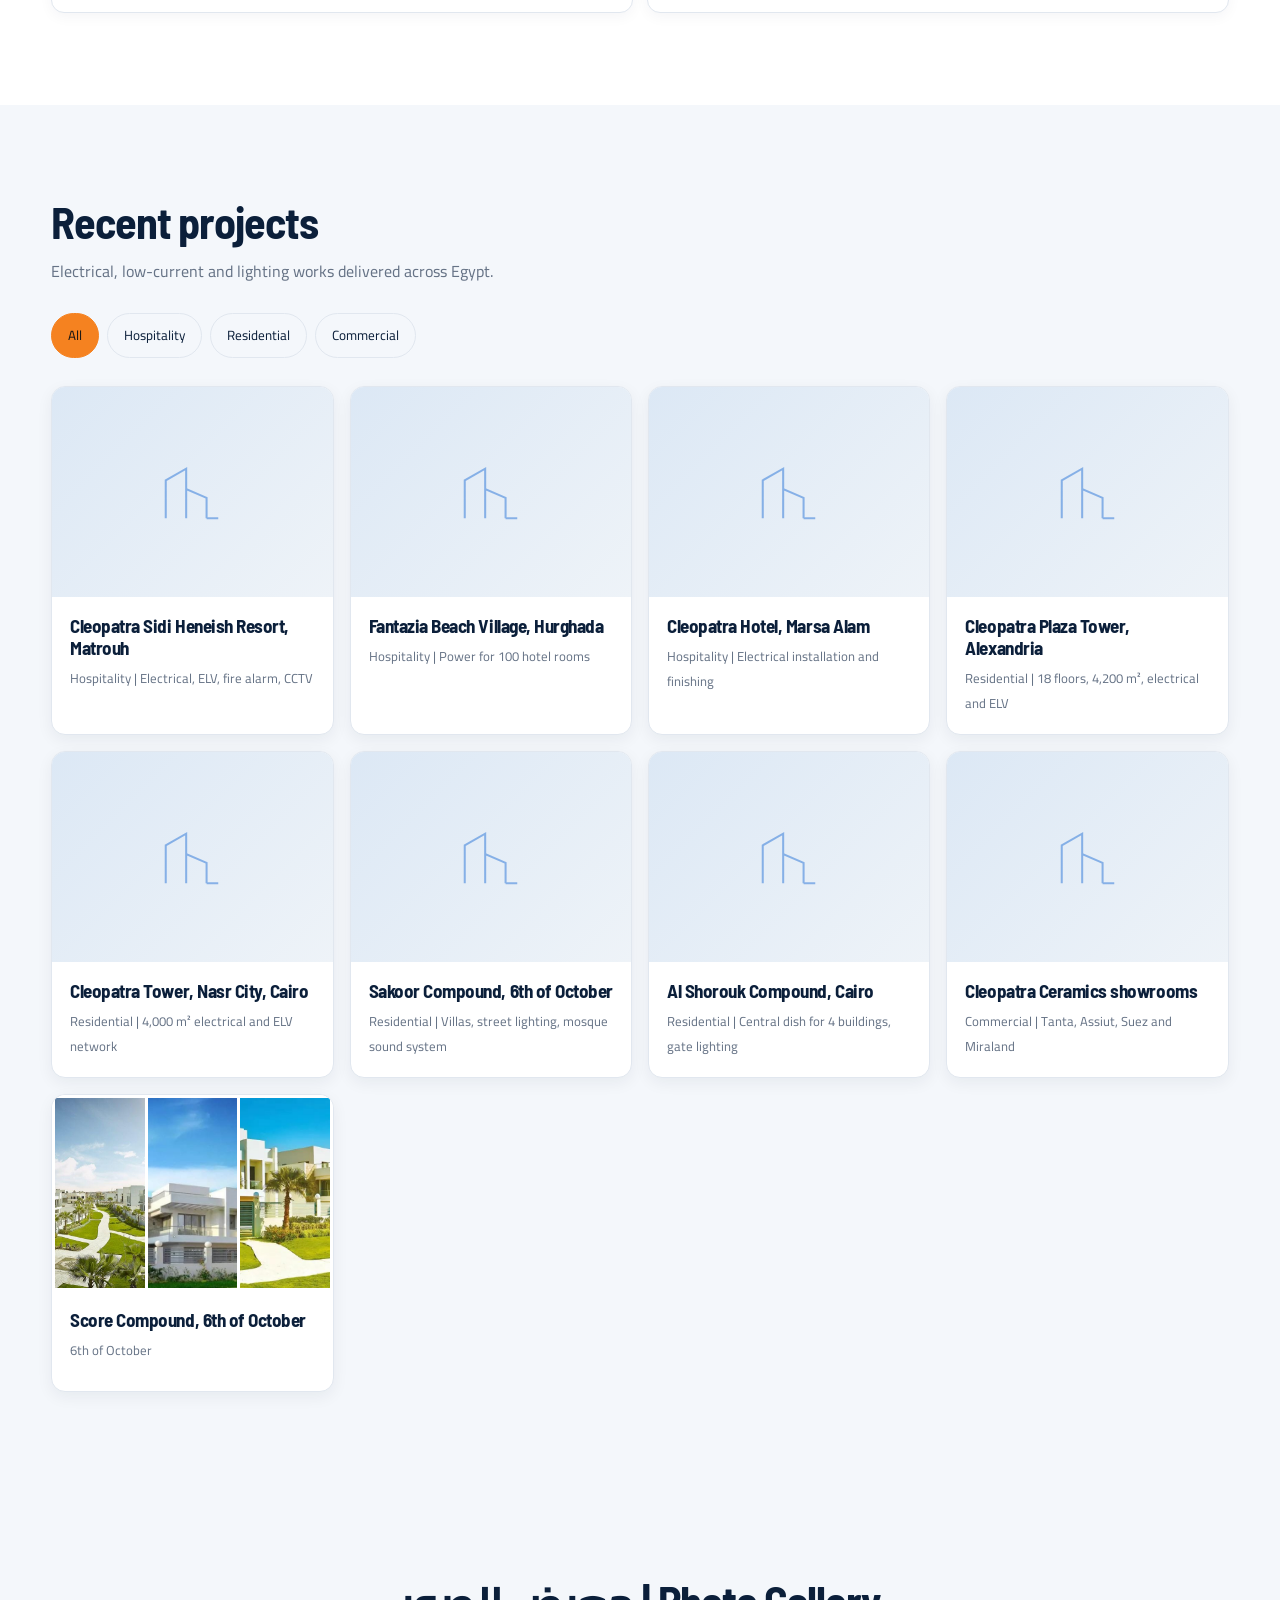
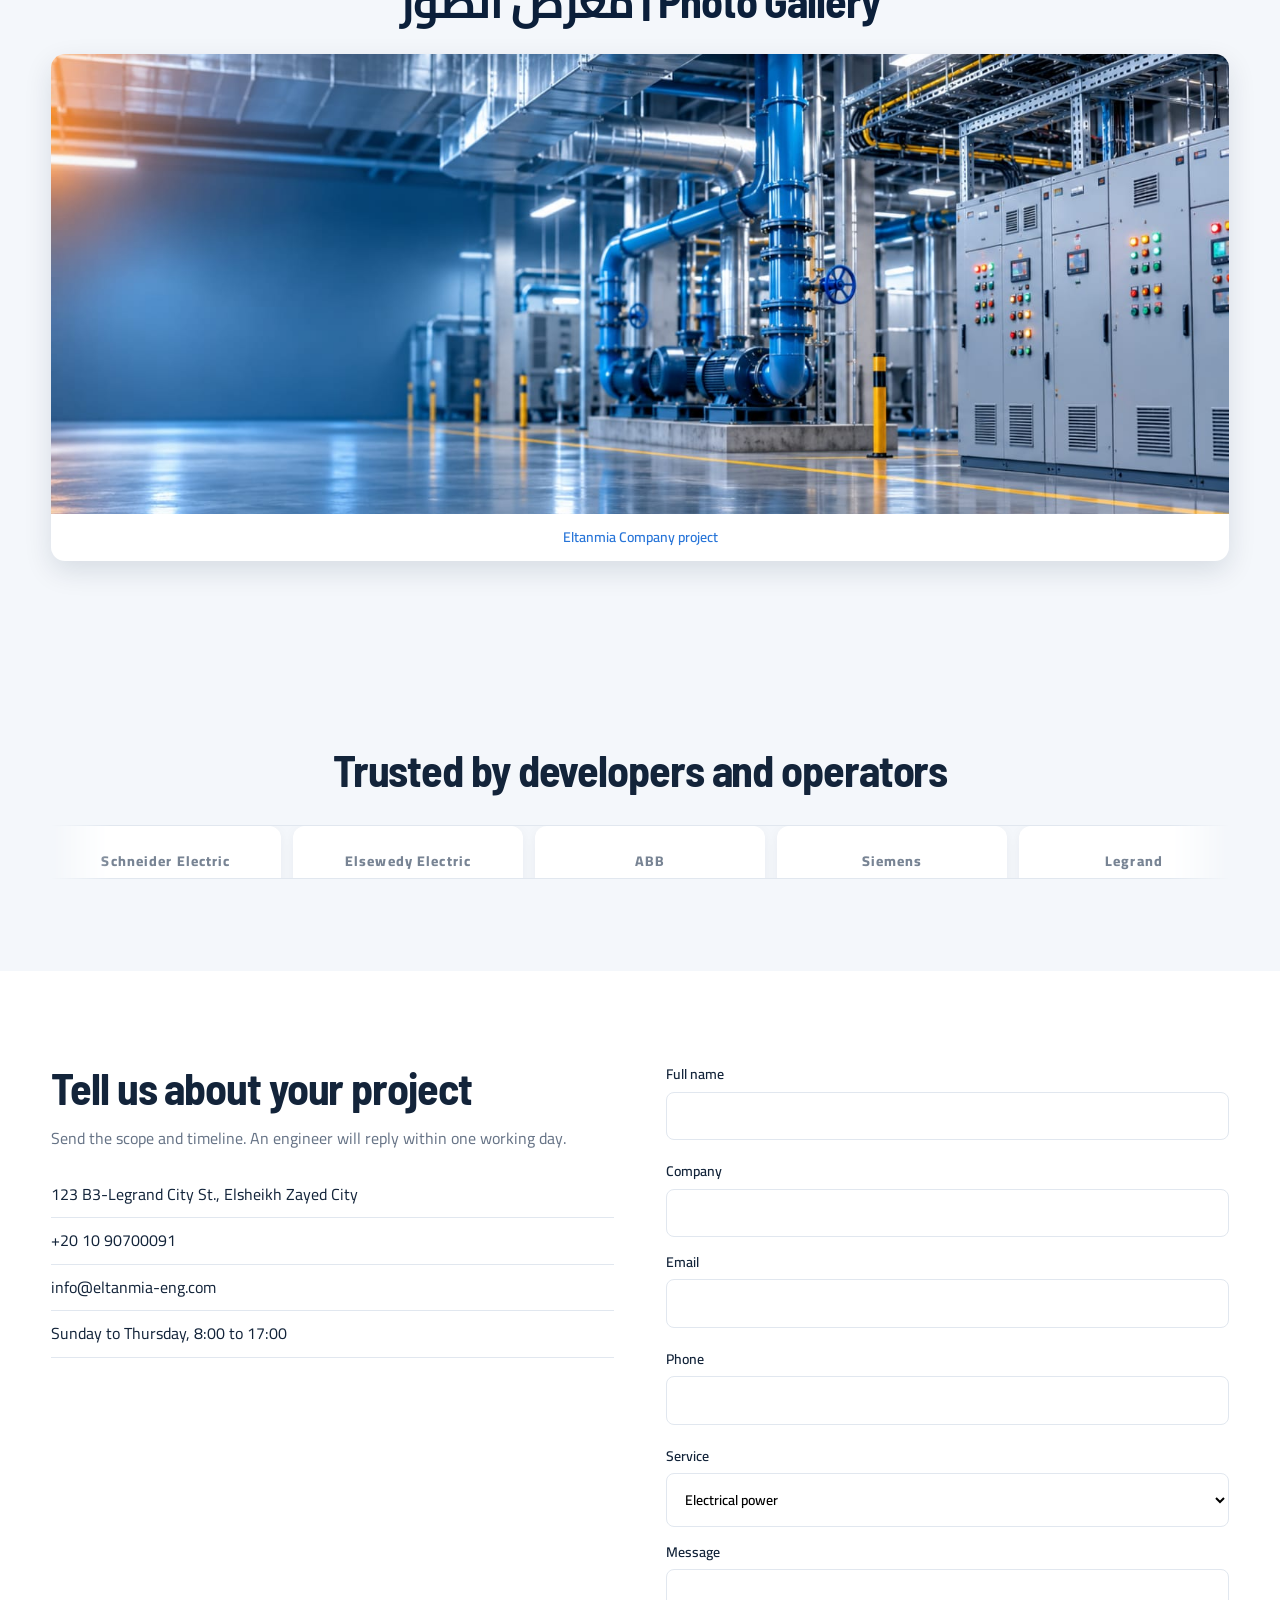
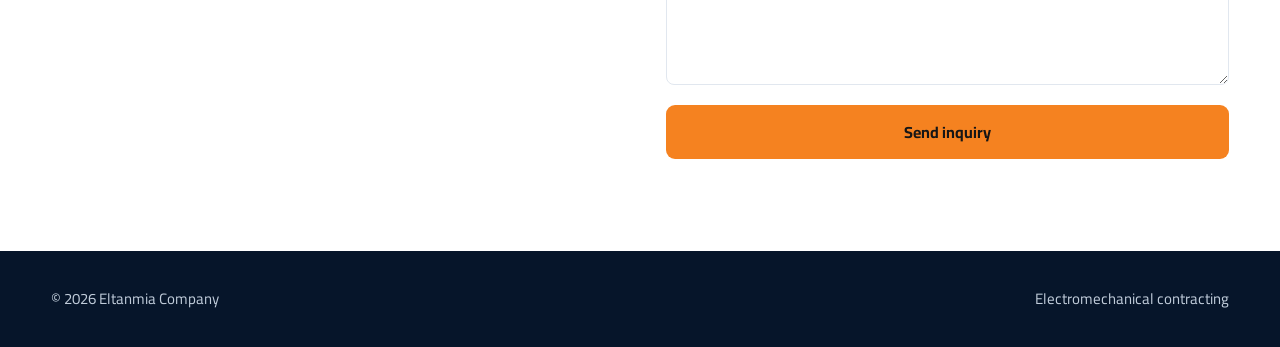
==== commit b21c1d21: "Add Score Compound photos to Recent Projects" ====
--- a/index.html
+++ b/index.html
@@ -41,7 +41,13 @@
         #gallery figure{margin:0;overflow:hidden;border-radius:14px;background:#fff;box-shadow:0 10px 28px rgba(11,31,58,.12)}
         #gallery figure img{display:block;width:100%;height:clamp(220px,38vw,460px);object-fit:cover;transition:transform .35s ease}
         #gallery figure:hover img{transform:scale(1.025)}#gallery figcaption{padding:12px 16px;color:#2875d8;font:600 14px/1.6 'Cairo',Arial,sans-serif;text-align:center}
-        @media(prefers-reduced-motion:reduce){#gallery figure img{transition:none}}
+        .score-project .img{height:auto!important;display:grid!important;grid-template-columns:repeat(3,minmax(0,1fr));gap:3px;padding:3px;background:#fff!important}
+        .score-project .img a{display:block;min-width:0;overflow:hidden}
+        .score-project .img img{display:block;width:100%;height:clamp(120px,16vw,190px);object-fit:cover;transition:transform .25s ease}
+        .score-project .img a:hover img{transform:scale(1.04)}
+        .score-project .info{min-height:100px}
+        @media(max-width:560px){.score-project .img img{height:125px}}
+        @media(prefers-reduced-motion:reduce){#gallery figure img,.score-project .img img{transition:none}}
       `;doc.head.appendChild(customStyles);
       const partnerNames=['Schneider Electric','Elsewedy Electric','ABB','Siemens','Legrand','Eaton','Philips','Prysmian','Nexans','Honeywell','Crown Home للاستشارات الهندسية','Med للاستشارات الهندسية','محمود خليل المشنب للاستشارات الهندسية','ECG للاستشارات الهندسية','شاكر للاستشارات الهندسية','True Value للاستشارات الهندسية','محرم باخوم للاستشارات الهندسية','مصنع الرحاب','مصنع بيت الهندسة','المتحدة للكابلات المتخصصة','مصنع المتحدة للوحات','شركة نصيب توركوم','شركة توكل','دلتا ايجيبت للاضاءة','سيراج للاضاءة','اركو لكس للاضاءة','معرض سيراميك كليوباترا','مجموعة سيراميكا كليوباترا','فنادق سيراميكا كليوباترا','شركة الدورادو للتنمية السياحية','شركة كليوباترا للتنمية المتكاملة والاستثمار السياحي','شركة سيجما ارت الامارات','كمبوند دريم لاند','النساجون الشرقيون فندق سانتيدو','شركة اسكاس'];
       const partners=doc.querySelector('#clients .logos');
@@ -49,17 +55,29 @@
       const safety=doc.querySelector('#qhse');
       if(safety){const gallery=doc.createElement('section');gallery.id='gallery';gallery.setAttribute('aria-label','Photo gallery');gallery.innerHTML=`<div class="wrap"><h2>معرض الصور | Photo Gallery</h2><div class="gallery-grid"><figure><a href="assets/pic-tec-01.jpeg" target="_blank" rel="noopener"><img src="assets/pic-tec-01.jpeg" alt="Eltanmia project photo" loading="lazy"></a><figcaption>Eltanmia Company project</figcaption></figure></div></div>`;safety.replaceWith(gallery)}
       const galleryNav=doc.querySelector('#nav a[href="#qhse"]');
-      if(galleryNav){
-        galleryNav.href='#gallery';
-        const syncGalleryLabel=()=>galleryNav.textContent=doc.documentElement.lang==='ar'?'معرض الصور':'Photo Gallery';
-        syncGalleryLabel();
-        new MutationObserver(syncGalleryLabel).observe(doc.documentElement,{attributes:true,attributeFilter:['lang']});
+      if(galleryNav){galleryNav.href='#gallery';const syncGalleryLabel=()=>galleryNav.textContent=doc.documentElement.lang==='ar'?'معرض الصور':'Photo Gallery';syncGalleryLabel();new MutationObserver(syncGalleryLabel).observe(doc.documentElement,{attributes:true,attributeFilter:['lang']})}
+      // Add the uploaded Score Compound photos as a project card and retain it when project filters change.
+      const scorePhotos=['كمبوند%20سكور-6%20اكتوبر.jpeg','كمبوند%20سكور-6%20اكتوبر-1.jpeg','كمبوند%20سكور-6%20اكتوبر-2.jpeg'];
+      const scoreTitle=()=>doc.documentElement.lang==='ar'?'كمبوند سكور، 6 أكتوبر':'Score Compound, 6th of October';
+      const originalRender=frame.contentWindow.renderProjects;
+      if(typeof originalRender==='function'){
+        frame.contentWindow.renderProjects=function(){
+          originalRender();
+          const activeFilter=doc.querySelector('#filters button[aria-pressed="true"]')?.dataset.f;
+          if(activeFilter&&activeFilter!=='all'&&activeFilter!=='res')return;
+          const grid=doc.querySelector('#grid');
+          if(!grid||grid.querySelector('.score-project'))return;
+          const images=scorePhotos.map((file,index)=>`<a href="assets/${file}" target="_blank" rel="noopener"><img src="assets/${file}" alt="${scoreTitle()} - photo ${index+1}" loading="lazy"></a>`).join('');
+          const card=doc.createElement('article');card.className='proj score-project';card.innerHTML=`<div class="img">${images}</div><div class="info"><h3>${scoreTitle()}</h3><small>${doc.documentElement.lang==='ar'?'السادس من أكتوبر':'6th of October'}</small></div>`;grid.appendChild(card);
+        };
+        frame.contentWindow.renderProjects();
+        new MutationObserver(()=>{const card=doc.querySelector('#grid .score-project h3');if(card)card.textContent=scoreTitle()}).observe(doc.documentElement,{attributes:true,attributeFilter:['lang']});
       }
       const logo=doc.querySelector('header .logo');
       if(logo){const logoUrl=new URL('assets/logo--2026-11-12%20at%201.40.18%20PM.jpeg',frame.contentWindow.location.href).href;logo.style.setProperty('width','clamp(200px,24vw,280px)','important');logo.style.setProperty('height','76px','important');logo.style.setProperty('display','block','important');logo.style.setProperty('overflow','hidden','important');logo.style.setProperty('font-size','0','important');logo.style.setProperty('line-height','0','important');logo.style.setProperty('background-image',`url("${logoUrl}")`,'important');logo.style.setProperty('background-position','center','important');logo.style.setProperty('background-size','contain','important');logo.style.setProperty('background-repeat','no-repeat','important');logo.setAttribute('aria-label','Eltanmia Company');const bolt=logo.querySelector('i');if(bolt)bolt.style.setProperty('display','none','important')}
       const emailItem=doc.querySelector('#contact .info li[dir="ltr"]:nth-child(3)');if(emailItem)emailItem.innerHTML='<a href="mailto:info@eltanmia-eng.com">info@eltanmia-eng.com</a>';
       const form=doc.querySelector('#form');
-      if(form){form.onsubmit=async event=>{event.preventDefault();let valid=true;form.querySelectorAll('[required]').forEach(field=>{const error=field.parentElement.querySelector('.err');let message='';if(!field.value.trim())message='This field is required.';else if(field.type==='email'&&!/^\S+@\S+\.\S+$/.test(field.value))message='Enter a valid email address.';if(error)error.textContent=message;if(message)valid=false});if(!valid)return;const submitButton=form.querySelector('[type="submit"]');const status=doc.querySelector('#ok');submitButton.disabled=true;submitButton.setAttribute('aria-busy','true');try{const payload=new FormData(form);payload.append('_subject','New website inquiry - Eltanmia Company');const response=await fetch('https://formsubmit.co/ajax/info@eltanmia-eng.com',{method:'POST',body:payload,headers:{Accept:'application/json'}});const result=await response.json();if(!response.ok||result.success===false)throw new Error('Form submission failed');form.reset();if(status){status.textContent=doc.documentElement.lang==='ar'?'شكراً لك. تم إرسال طلبك بنجاح.':'Thank you. Your inquiry has been sent successfully.';status.style.display='block'}}catch(error){if(status){status.textContent=doc.documentElement.lang==='ar'?'تعذر إرسال الطلب الآن. يرجى المحاولة مرة أخرى أو مراسلتنا مباشرة على info@eltanmia-eng.com.':'Unable to send your inquiry right now. Please try again or email info@eltanmia-eng.com directly.';status.style.display='block'}}finally{submitButton.disabled=false;submitButton.removeAttribute('aria-busy')}}}
+      if(form){form.onsubmit=async event=>{event.preventDefault();let valid=true;form.querySelectorAll('[required]').forEach(field=>{const error=field.parentElement.querySelector('.err');let message='';if(!field.value.trim())message='This field is required.';else if(field.type==='email'&&!/^\\S+@\\S+\\.\\S+$/.test(field.value))message='Enter a valid email address.';if(error)error.textContent=message;if(message)valid=false});if(!valid)return;const submitButton=form.querySelector('[type="submit"]');const status=doc.querySelector('#ok');submitButton.disabled=true;submitButton.setAttribute('aria-busy','true');try{const payload=new FormData(form);payload.append('_subject','New website inquiry - Eltanmia Company');const response=await fetch('https://formsubmit.co/ajax/info@eltanmia-eng.com',{method:'POST',body:payload,headers:{Accept:'application/json'}});const result=await response.json();if(!response.ok||result.success===false)throw new Error('Form submission failed');form.reset();if(status){status.textContent=doc.documentElement.lang==='ar'?'شكراً لك. تم إرسال طلبك بنجاح.':'Thank you. Your inquiry has been sent successfully.';status.style.display='block'}}catch(error){if(status){status.textContent=doc.documentElement.lang==='ar'?'تعذر إرسال الطلب الآن. يرجى المحاولة مرة أخرى أو مراسلتنا مباشرة على info@eltanmia-eng.com.':'Unable to send your inquiry right now. Please try again or email info@eltanmia-eng.com directly.';status.style.display='block'}}finally{submitButton.disabled=false;submitButton.removeAttribute('aria-busy')}}}
       const profileLink=doc.querySelector('[data-i="profile"]');if(profileLink){profileLink.href='assets/Eltanmia%20company%20profile.pdf';profileLink.setAttribute('download','Eltanmia company profile.pdf')}
       const resize=()=>{frame.style.height=Math.max(doc.documentElement.scrollHeight,doc.body.scrollHeight)+'px'};new ResizeObserver(resize).observe(doc.documentElement);new ResizeObserver(resize).observe(doc.body);setTimeout(resize,100);setTimeout(resize,800);window.addEventListener('resize',resize);setTimeout(dismissSplash,2000)
     });
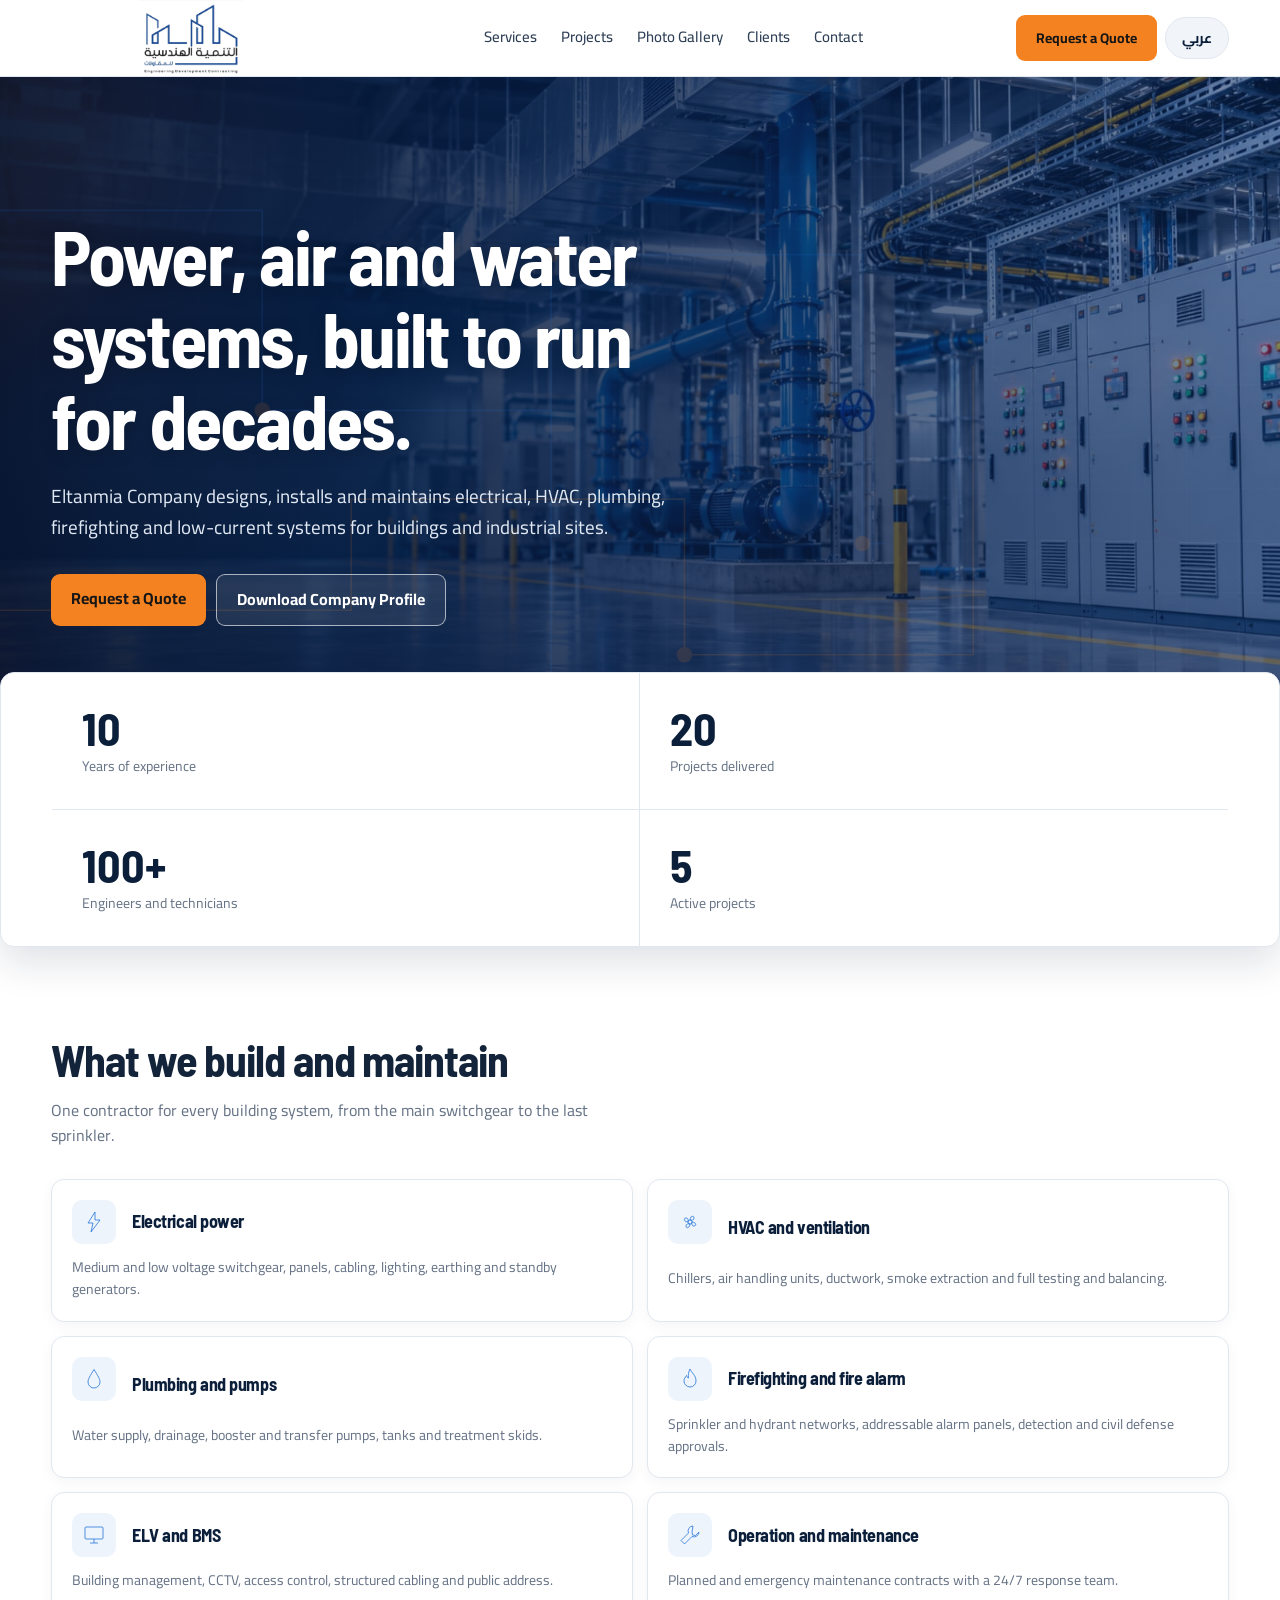
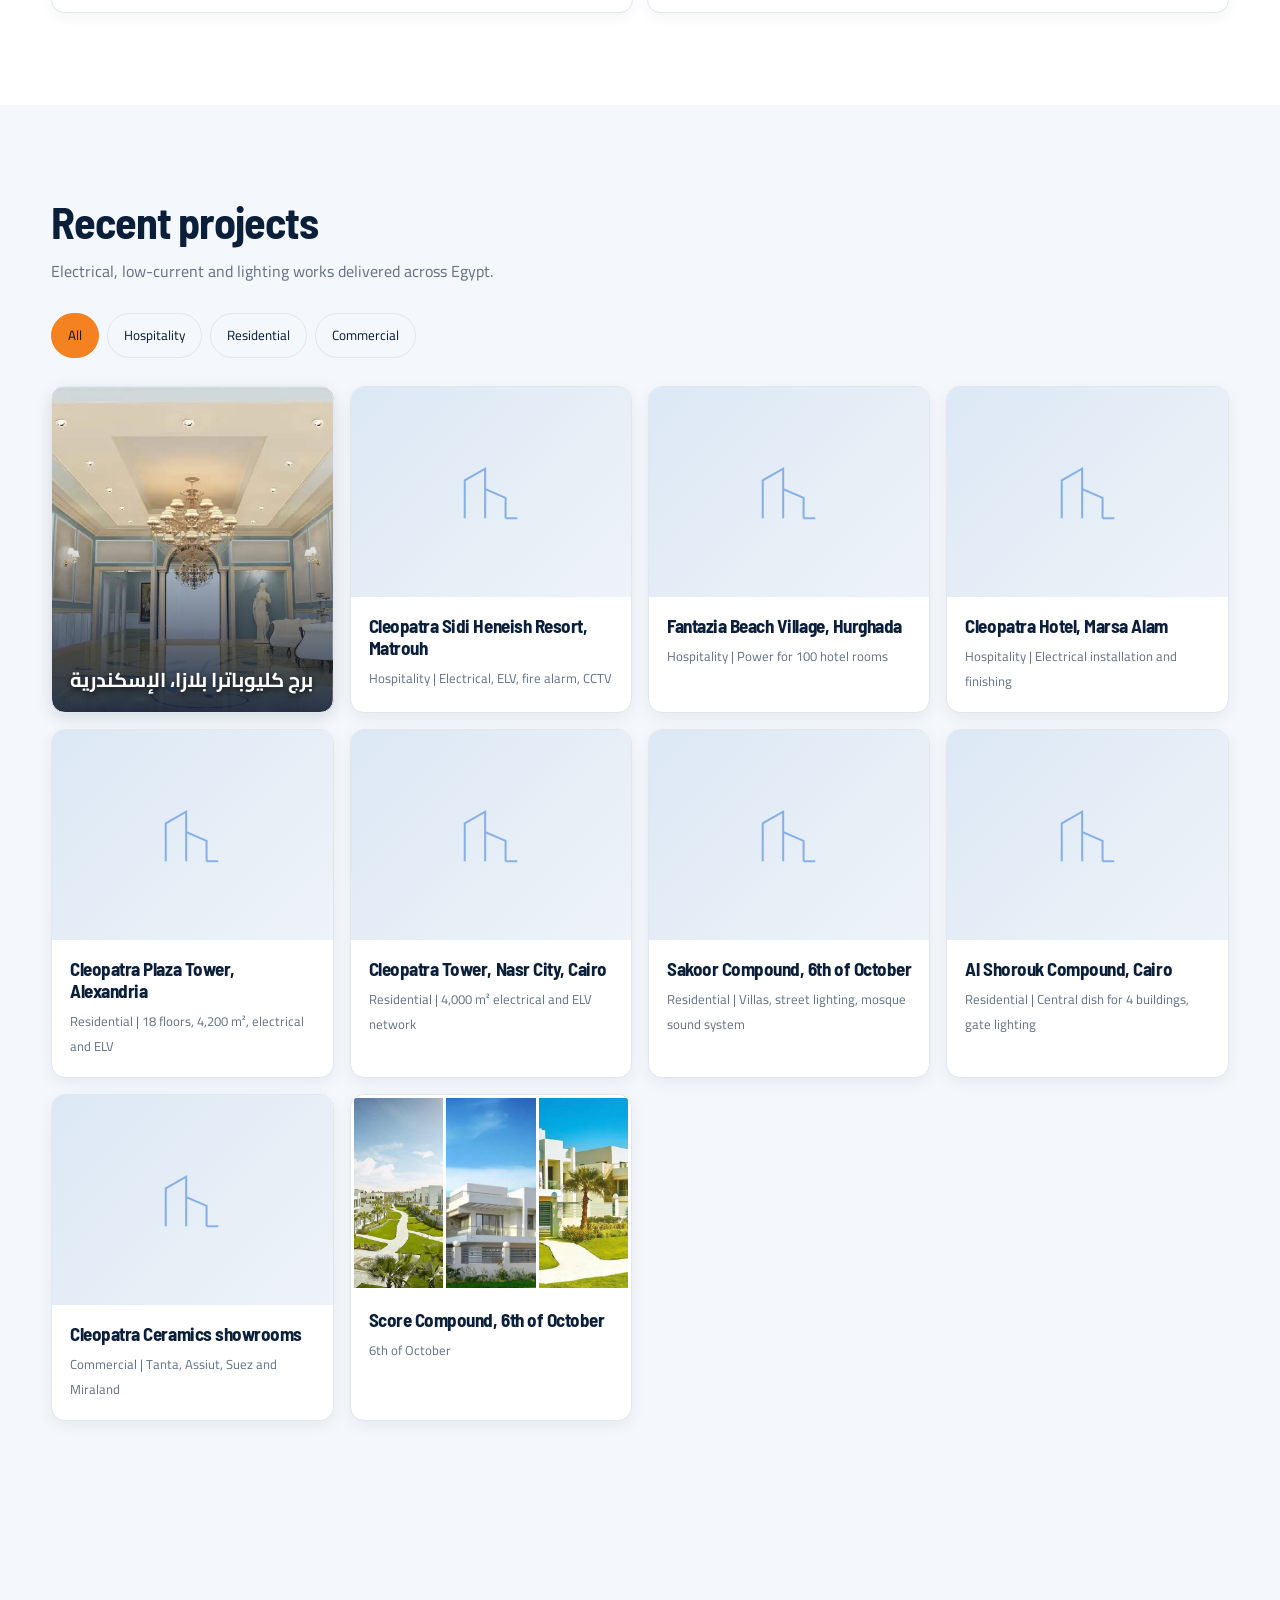
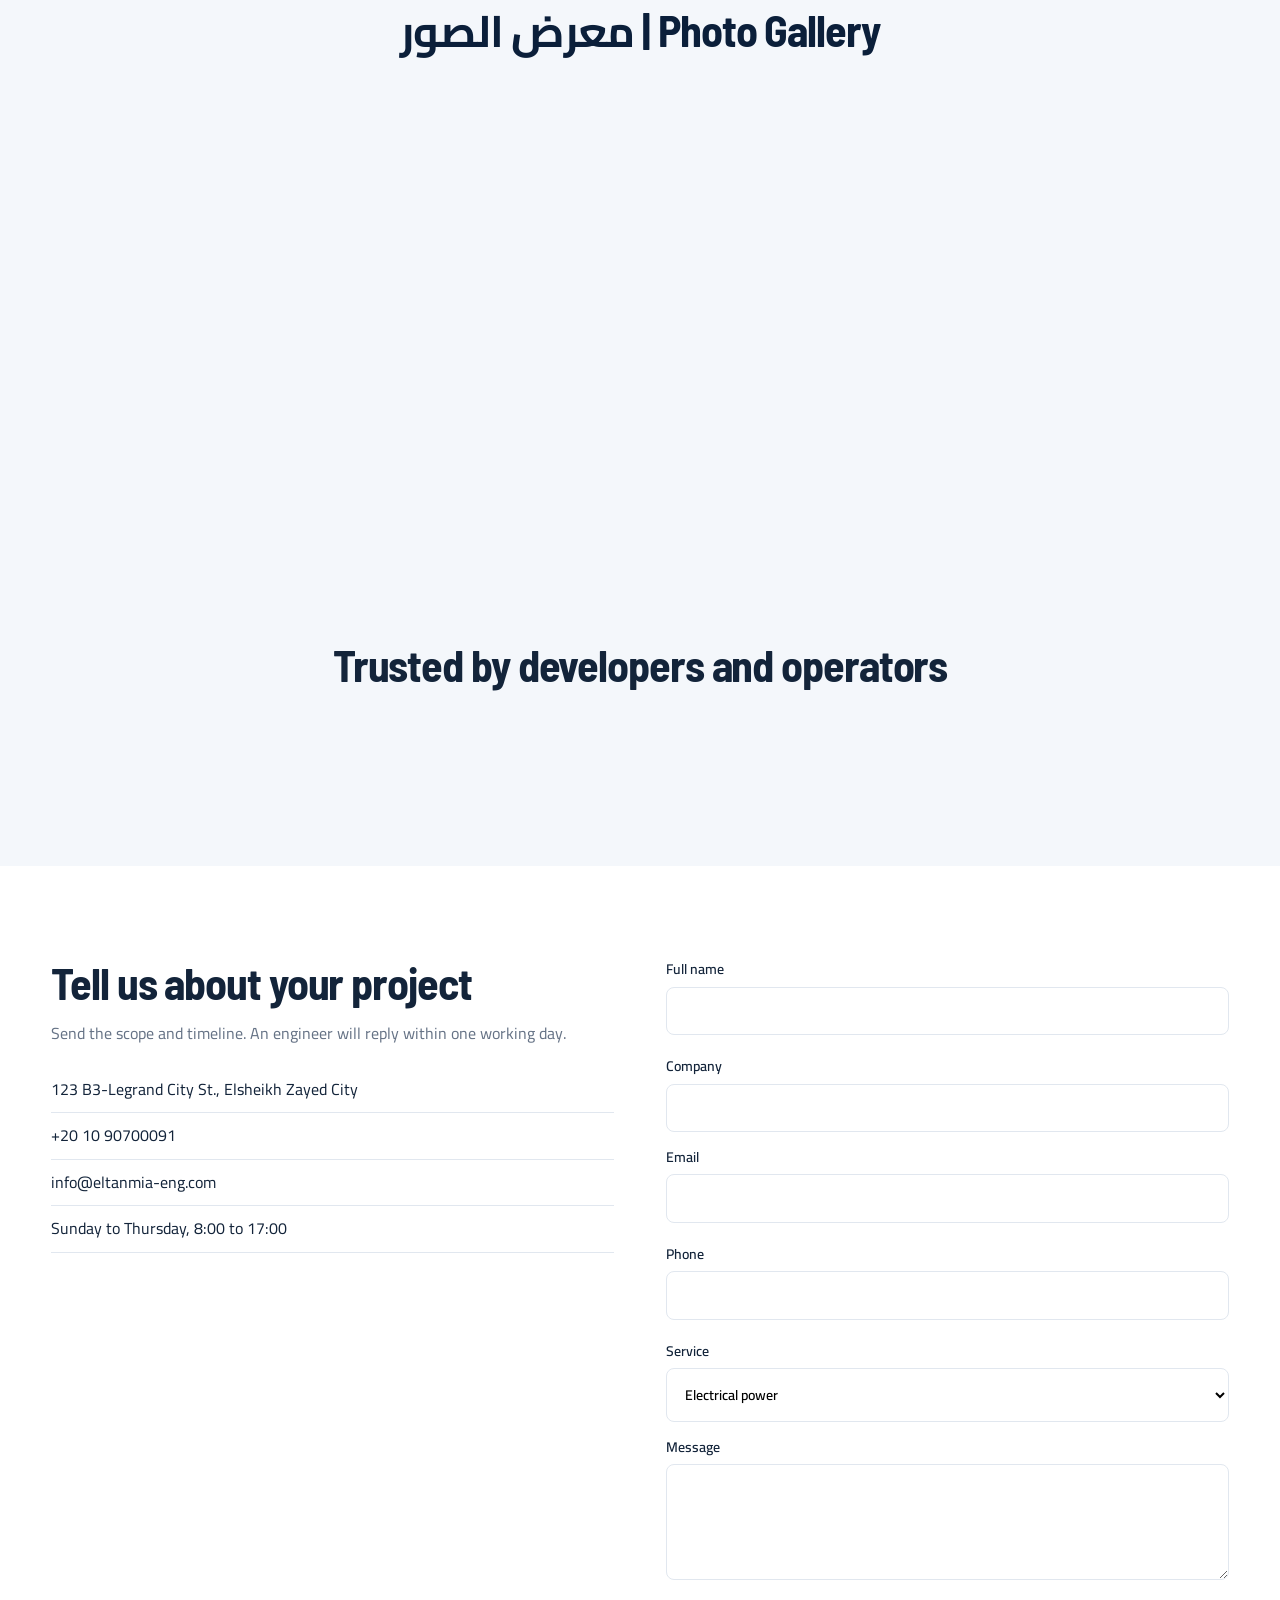
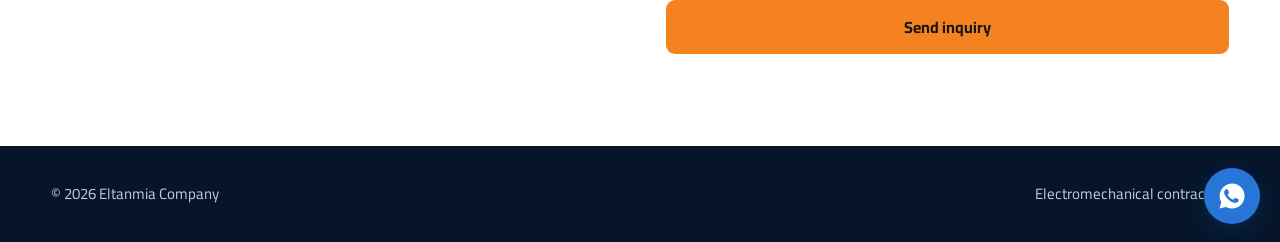
==== commit 9aa4b98f: "Add gallery photos as a continuous carousel" ====
--- a/index.html
+++ b/index.html
@@ -6,9 +6,12 @@
   <meta http-equiv="X-UA-Compatible" content="IE=edge">
   <title>Eltanmia Company</title>
   <style>
-    *{box-sizing:border-box}html,body{margin:0;width:100%;min-height:100%;background:#fff}iframe{display:block;width:100%;height:100vh;border:0}
+    *{box-sizing:border-box}
+    html,body{margin:0;width:100%;min-height:100%;background:#fff}
+    iframe{display:block;width:100%;height:100vh;border:0}
     .intro-splash{position:fixed;inset:0;z-index:9999;display:grid;place-items:center;width:100%;height:100%;padding:5vw;background:#fff;opacity:1;visibility:visible;transition:opacity .55s ease,visibility .55s ease}
-    .intro-splash img{display:block;width:min(94vw,1500px);height:min(88vh,850px);object-fit:contain;object-position:center}.intro-splash.is-leaving{opacity:0;visibility:hidden;pointer-events:none}
+    .intro-splash img{display:block;width:min(94vw,1500px);height:min(88vh,850px);object-fit:contain;object-position:center}
+    .intro-splash.is-leaving{opacity:0;visibility:hidden;pointer-events:none}
     @media(prefers-reduced-motion:reduce){.intro-splash{transition:none}}
   </style>
 </head>
@@ -32,47 +35,53 @@
         #clients .partner-track{display:flex;width:max-content;align-items:stretch;animation:partner-marquee 52s linear infinite;will-change:transform}
         #clients .partner-set{display:flex;flex:0 0 auto;gap:12px;padding-inline-end:12px;align-items:stretch}
         #clients .partner-item{width:clamp(170px,20vw,230px);min-height:72px;padding:12px;display:grid;place-items:center;text-align:center;background:#fff;border:1px solid #e1e7ef;border-radius:12px;box-shadow:0 4px 14px rgba(11,31,58,.05);color:#2875d8;font-family:'Cairo',Arial,sans-serif;font-size:15px;font-weight:700;line-height:1.55;white-space:normal}
-        #clients .logos:hover .partner-track,#clients .logos:focus-within .partner-track{animation-play-state:paused}
         @keyframes partner-marquee{from{transform:translateX(0)}to{transform:translateX(-50%)}}
         @media(max-width:560px){#clients .partner-set{gap:9px;padding-inline-end:9px}#clients .partner-item{width:165px;min-height:66px;padding:10px;font-size:13px}}
         @media(prefers-reduced-motion:reduce){#clients .logos{overflow-x:auto!important;mask-image:none;-webkit-mask-image:none}#clients .partner-track{animation:none;transform:none}}
         #gallery{background:#f4f7fb!important}#gallery h2{text-align:center!important;color:#0b1f3a!important}
-        #gallery .gallery-grid{display:grid;grid-template-columns:repeat(auto-fit,minmax(min(100%,320px),1fr));gap:18px;margin-top:28px}
-        #gallery figure{margin:0;overflow:hidden;border-radius:14px;background:#fff;box-shadow:0 10px 28px rgba(11,31,58,.12)}
-        #gallery figure img{display:block;width:100%;height:clamp(220px,38vw,460px);object-fit:cover;transition:transform .35s ease}
-        #gallery figure:hover img{transform:scale(1.025)}#gallery figcaption{padding:12px 16px;color:#2875d8;font:600 14px/1.6 'Cairo',Arial,sans-serif;text-align:center}
+        #gallery .gallery-grid{display:block!important;margin-top:28px!important;padding:0!important;overflow:hidden!important;position:relative;direction:ltr;mask-image:linear-gradient(to right,transparent,#000 4%,#000 96%,transparent);-webkit-mask-image:linear-gradient(to right,transparent,#000 4%,#000 96%,transparent)}
+        #gallery .gallery-track{display:flex;width:max-content;align-items:stretch;animation:gallery-marquee 70s linear infinite;will-change:transform}
+        #gallery .gallery-set{display:flex;flex:0 0 auto;gap:16px;padding-inline-end:16px;align-items:stretch}
+        #gallery figure{flex:0 0 auto;width:clamp(260px,34vw,420px);margin:0;overflow:hidden;border-radius:14px;background:#fff;box-shadow:0 10px 28px rgba(11,31,58,.12)}
+        #gallery figure a{display:block}
+        #gallery figure img{display:block;width:100%;height:clamp(200px,28vw,330px);object-fit:cover;transition:transform .35s ease}
+        #gallery figure:hover img{transform:scale(1.025)}
+        #gallery figcaption{padding:10px 14px;color:#2875d8;font:600 14px/1.6 'Cairo',Arial,sans-serif;text-align:center}
+        @keyframes gallery-marquee{from{transform:translateX(0)}to{transform:translateX(-50%)}}
+        @media(max-width:560px){#gallery .gallery-set{gap:10px;padding-inline-end:10px}#gallery figure{width:250px}#gallery figure img{height:190px}}
+        @media(prefers-reduced-motion:reduce){#gallery .gallery-grid{overflow-x:auto!important;mask-image:none;-webkit-mask-image:none}#gallery .gallery-track{animation:none;transform:none}#gallery figure img{transition:none}}
         .score-project .img{height:auto!important;display:grid!important;grid-template-columns:repeat(3,minmax(0,1fr));gap:3px;padding:3px;background:#fff!important}
         .score-project .img a{display:block;min-width:0;overflow:hidden}
         .score-project .img img{display:block;width:100%;height:clamp(120px,16vw,190px);object-fit:cover;transition:transform .25s ease}
-        .score-project .img a:hover img{transform:scale(1.04)}
-        .score-project .info{min-height:100px}
+        .score-project .img a:hover img{transform:scale(1.04)}.score-project .info{min-height:100px}
         @media(max-width:560px){.score-project .img img{height:125px}}
-        @media(prefers-reduced-motion:reduce){#gallery figure img,.score-project .img img{transition:none}}
+        @media(prefers-reduced-motion:reduce){.score-project .img img{transition:none}}
       `;doc.head.appendChild(customStyles);
+
       const partnerNames=['Schneider Electric','Elsewedy Electric','ABB','Siemens','Legrand','Eaton','Philips','Prysmian','Nexans','Honeywell','Crown Home للاستشارات الهندسية','Med للاستشارات الهندسية','محمود خليل المشنب للاستشارات الهندسية','ECG للاستشارات الهندسية','شاكر للاستشارات الهندسية','True Value للاستشارات الهندسية','محرم باخوم للاستشارات الهندسية','مصنع الرحاب','مصنع بيت الهندسة','المتحدة للكابلات المتخصصة','مصنع المتحدة للوحات','شركة نصيب توركوم','شركة توكل','دلتا ايجيبت للاضاءة','سيراج للاضاءة','اركو لكس للاضاءة','معرض سيراميك كليوباترا','مجموعة سيراميكا كليوباترا','فنادق سيراميكا كليوباترا','شركة الدورادو للتنمية السياحية','شركة كليوباترا للتنمية المتكاملة والاستثمار السياحي','شركة سيجما ارت الامارات','كمبوند دريم لاند','النساجون الشرقيون فندق سانتيدو','شركة اسكاس'];
       const partners=doc.querySelector('#clients .logos');
       if(partners){const items=()=>partnerNames.map(name=>`<div class="partner-item" dir="auto">${name}</div>`).join('');partners.innerHTML=`<div class="partner-track"><div class="partner-set">${items()}</div><div class="partner-set" aria-hidden="true">${items()}</div></div>`;partners.setAttribute('aria-label','Partners and brands');partners.setAttribute('role','region');partners.setAttribute('tabindex','0')}
+
+      const galleryFiles=['معرض الصور.jpeg','معرض الصور-0.jpeg','معرض الصور-01.jpeg','معرض الصور-02.jpeg','معرض الصور-03.jpeg','معرض الصور-04.jpeg','معرض الصور-05.jpeg','معرض الصور-06.jpeg','معرض الصور-07.jpeg','معرض الصور-8.jpeg','معرض الصور-9.jpeg','معرض الصور-10.jpeg','معرض الصور-11.jpeg','معرض الصور-12.jpeg','معرض الصور-13.jpeg','معرض الصور-14.jpeg','معرض الصور-15.jpeg','معرض الصور-16.jpeg','معرض الصور-17.jpeg','معرض الصور-18.jpeg','معرض الصور-19.jpeg','معرض الصور-20.jpeg'];
       const safety=doc.querySelector('#qhse');
-      if(safety){const gallery=doc.createElement('section');gallery.id='gallery';gallery.setAttribute('aria-label','Photo gallery');gallery.innerHTML=`<div class="wrap"><h2>معرض الصور | Photo Gallery</h2><div class="gallery-grid"><figure><a href="assets/pic-tec-01.jpeg" target="_blank" rel="noopener"><img src="assets/pic-tec-01.jpeg" alt="Eltanmia project photo" loading="lazy"></a><figcaption>Eltanmia Company project</figcaption></figure></div></div>`;safety.replaceWith(gallery)}
+      if(safety){
+        const gallery=doc.createElement('section');gallery.id='gallery';gallery.setAttribute('aria-label','Photo gallery');
+        const slides=galleryFiles.map((file,index)=>{const imageUrl=new URL(encodeURIComponent(file),frame.contentWindow.location.href).href;return `<figure><a href="${imageUrl}" target="_blank" rel="noopener"><img src="${imageUrl}" alt="معرض الصور - صورة ${index+1}" loading="lazy"></a><figcaption>معرض الصور ${index+1}</figcaption></figure>`}).join('');
+        gallery.innerHTML=`<div class="wrap"><h2>معرض الصور | Photo Gallery</h2><div class="gallery-grid" role="region" aria-label="معرض الصور"><div class="gallery-track"><div class="gallery-set">${slides}</div><div class="gallery-set" aria-hidden="true">${slides}</div></div></div></div>`;
+        safety.replaceWith(gallery);
+      }
       const galleryNav=doc.querySelector('#nav a[href="#qhse"]');
       if(galleryNav){galleryNav.href='#gallery';const syncGalleryLabel=()=>galleryNav.textContent=doc.documentElement.lang==='ar'?'معرض الصور':'Photo Gallery';syncGalleryLabel();new MutationObserver(syncGalleryLabel).observe(doc.documentElement,{attributes:true,attributeFilter:['lang']})}
-      // Add the uploaded Score Compound photos as a project card and retain it when project filters change.
+
       const scorePhotos=['كمبوند%20سكور-6%20اكتوبر.jpeg','كمبوند%20سكور-6%20اكتوبر-1.jpeg','كمبوند%20سكور-6%20اكتوبر-2.jpeg'];
       const scoreTitle=()=>doc.documentElement.lang==='ar'?'كمبوند سكور، 6 أكتوبر':'Score Compound, 6th of October';
       const originalRender=frame.contentWindow.renderProjects;
       if(typeof originalRender==='function'){
-        frame.contentWindow.renderProjects=function(){
-          originalRender();
-          const activeFilter=doc.querySelector('#filters button[aria-pressed="true"]')?.dataset.f;
-          if(activeFilter&&activeFilter!=='all'&&activeFilter!=='res')return;
-          const grid=doc.querySelector('#grid');
-          if(!grid||grid.querySelector('.score-project'))return;
-          const images=scorePhotos.map((file,index)=>`<a href="assets/${file}" target="_blank" rel="noopener"><img src="assets/${file}" alt="${scoreTitle()} - photo ${index+1}" loading="lazy"></a>`).join('');
-          const card=doc.createElement('article');card.className='proj score-project';card.innerHTML=`<div class="img">${images}</div><div class="info"><h3>${scoreTitle()}</h3><small>${doc.documentElement.lang==='ar'?'السادس من أكتوبر':'6th of October'}</small></div>`;grid.appendChild(card);
-        };
+        frame.contentWindow.renderProjects=function(){originalRender();const activeFilter=doc.querySelector('#filters button[aria-pressed="true"]')?.dataset.f;if(activeFilter&&activeFilter!=='all'&&activeFilter!=='res')return;const grid=doc.querySelector('#grid');if(!grid||grid.querySelector('.score-project'))return;const images=scorePhotos.map((file,index)=>`<a href="assets/${file}" target="_blank" rel="noopener"><img src="assets/${file}" alt="${scoreTitle()} - photo ${index+1}" loading="lazy"></a>`).join('');const card=doc.createElement('article');card.className='proj score-project';card.innerHTML=`<div class="img">${images}</div><div class="info"><h3>${scoreTitle()}</h3><small>${doc.documentElement.lang==='ar'?'السادس من أكتوبر':'6th of October'}</small></div>`;grid.appendChild(card)};
         frame.contentWindow.renderProjects();
         new MutationObserver(()=>{const card=doc.querySelector('#grid .score-project h3');if(card)card.textContent=scoreTitle()}).observe(doc.documentElement,{attributes:true,attributeFilter:['lang']});
       }
+      const plazaStyles=doc.createElement('style');plazaStyles.textContent=`#projects:has(#filters [data-f="all"][aria-pressed="true"]) #grid::before,#projects:has(#filters [data-f="res"][aria-pressed="true"]) #grid::before{content:"برج كليوباترا بلازا، الإسكندرية";display:flex;align-items:flex-end;min-height:270px;padding:18px;border:1px solid #e1e7ef;border-radius:14px;color:#fff;font:700 20px/1.4 'Cairo',Arial,sans-serif;text-shadow:0 2px 6px rgba(0,0,0,.8);background-image:linear-gradient(to top,rgba(5,18,45,.84),rgba(5,18,45,0) 58%),url('../%D8%A8%D8%B1%D8%AC%20%D9%83%D9%84%D9%8A%D9%88%D8%A8%D8%A7%D8%AA%D8%B1%D8%A7%20%D8%A8%D9%84%D8%A7%D8%B2%D8%A7%20-%D8%A7%D9%84%D8%A7%D8%B3%D9%83%D9%86%D8%AF%D8%B1%D9%8A%D8%A9-.jpeg'),url('../%D8%A8%D8%B1%D8%AC%20%D9%83%D9%84%D9%8A%D9%88%D8%A8%D8%A7%D8%AA%D8%B1%D8%A7%20%D8%A8%D9%84%D8%A7%D8%B2%D8%A7%20-%D8%A7%D9%84%D8%A7%D8%B3%D9%83%D9%86%D8%AF%D8%B1%D9%8A%D8%A9-1.jpeg'),url('../%D8%A8%D8%B1%D8%AC%20%D9%83%D9%84%D9%8A%D9%88%D8%A8%D8%A7%D8%AA%D8%B1%D8%A7%20%D8%A8%D9%84%D8%A7%D8%B2%D8%A7%20-%D8%A7%D9%84%D8%A7%D8%B3%D9%83%D9%86%D8%AF%D8%B1%D9%8A%D8%A9--2.jpeg'),url('../%D8%A8%D8%B1%D8%AC%20%D9%83%D9%84%D9%8A%D9%88%D8%A8%D8%A7%D8%AA%D8%B1%D8%A7%20%D8%A8%D9%84%D8%A7%D8%B2%D8%A7%20-%D8%A7%D9%84%D8%A7%D8%B3%D9%83%D9%86%D8%AF%D8%B1%D9%8A%D8%A9-4.jpeg');background-size:cover;background-position:center;background-repeat:no-repeat;box-shadow:0 5px 16px rgba(11,31,58,.12)}`;doc.head.appendChild(plazaStyles);
       const logo=doc.querySelector('header .logo');
       if(logo){const logoUrl=new URL('assets/logo--2026-11-12%20at%201.40.18%20PM.jpeg',frame.contentWindow.location.href).href;logo.style.setProperty('width','clamp(200px,24vw,280px)','important');logo.style.setProperty('height','76px','important');logo.style.setProperty('display','block','important');logo.style.setProperty('overflow','hidden','important');logo.style.setProperty('font-size','0','important');logo.style.setProperty('line-height','0','important');logo.style.setProperty('background-image',`url("${logoUrl}")`,'important');logo.style.setProperty('background-position','center','important');logo.style.setProperty('background-size','contain','important');logo.style.setProperty('background-repeat','no-repeat','important');logo.setAttribute('aria-label','Eltanmia Company');const bolt=logo.querySelector('i');if(bolt)bolt.style.setProperty('display','none','important')}
       const emailItem=doc.querySelector('#contact .info li[dir="ltr"]:nth-child(3)');if(emailItem)emailItem.innerHTML='<a href="mailto:info@eltanmia-eng.com">info@eltanmia-eng.com</a>';
